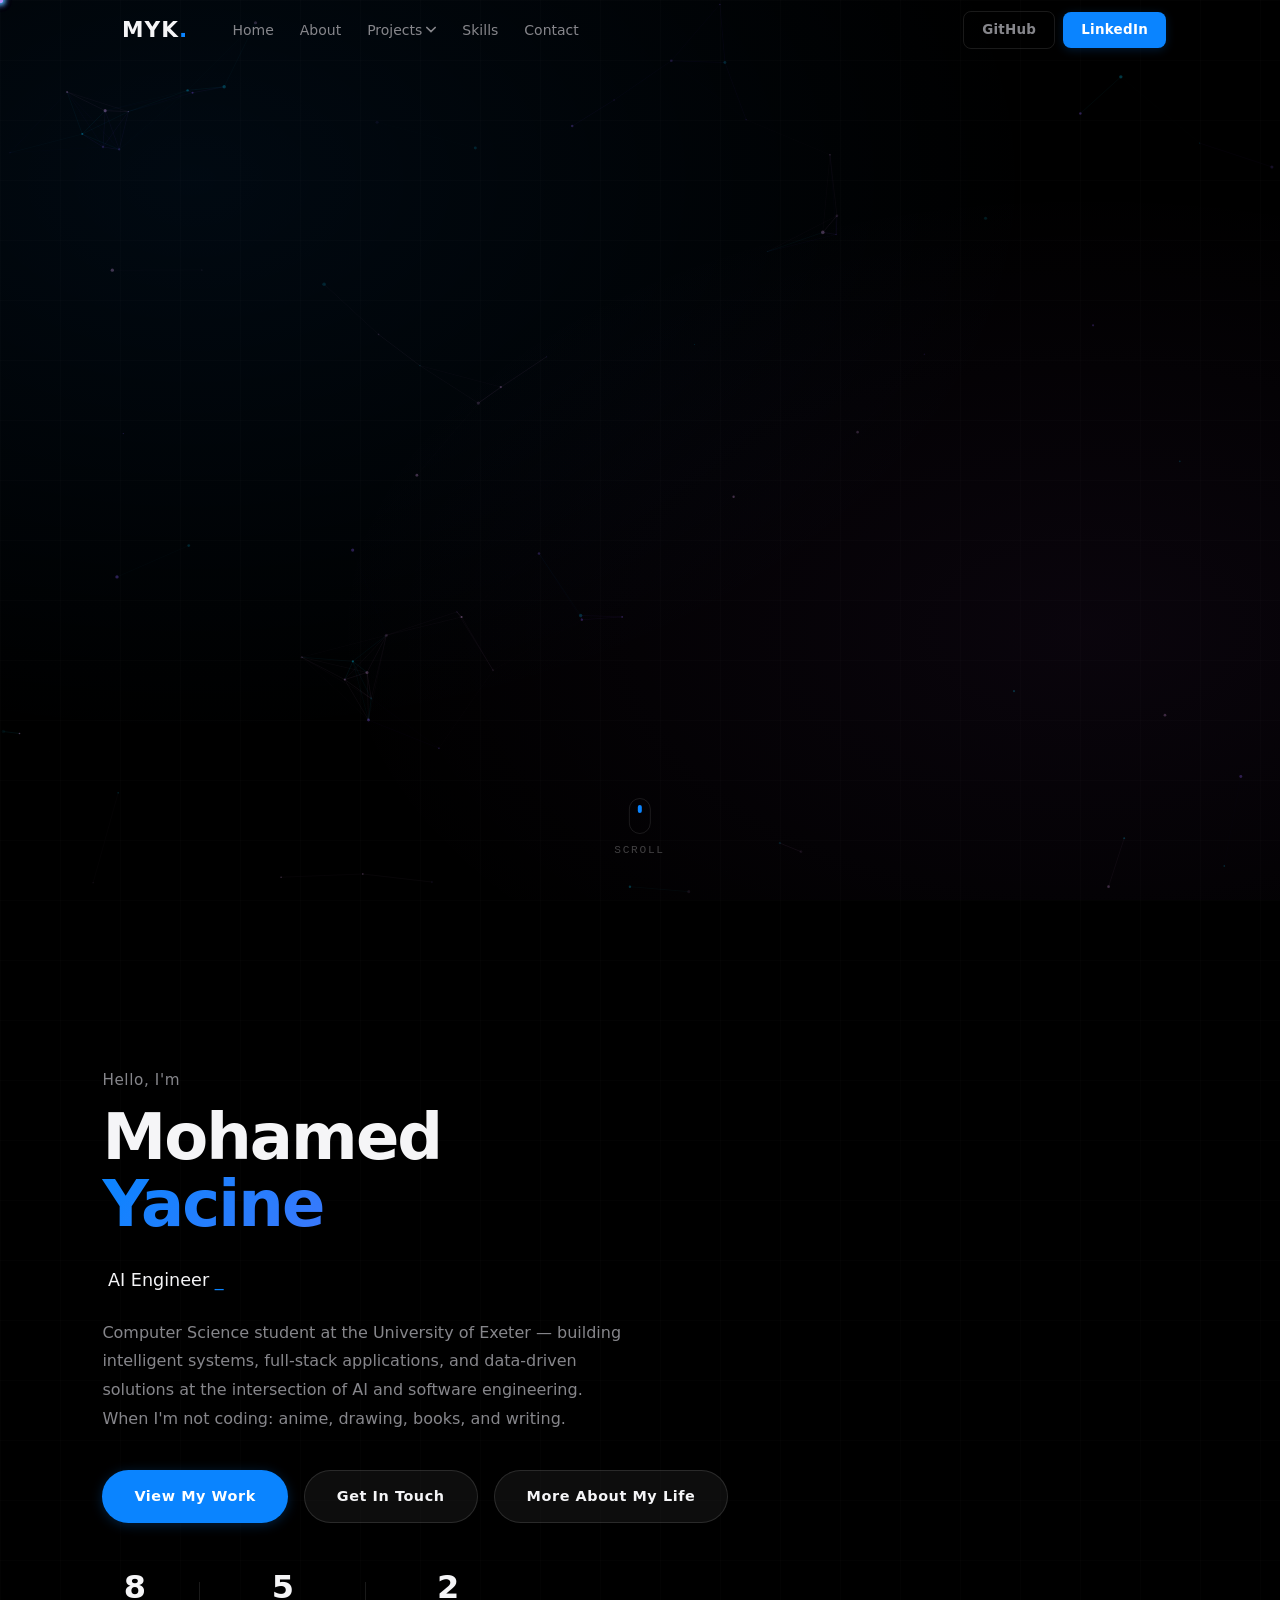
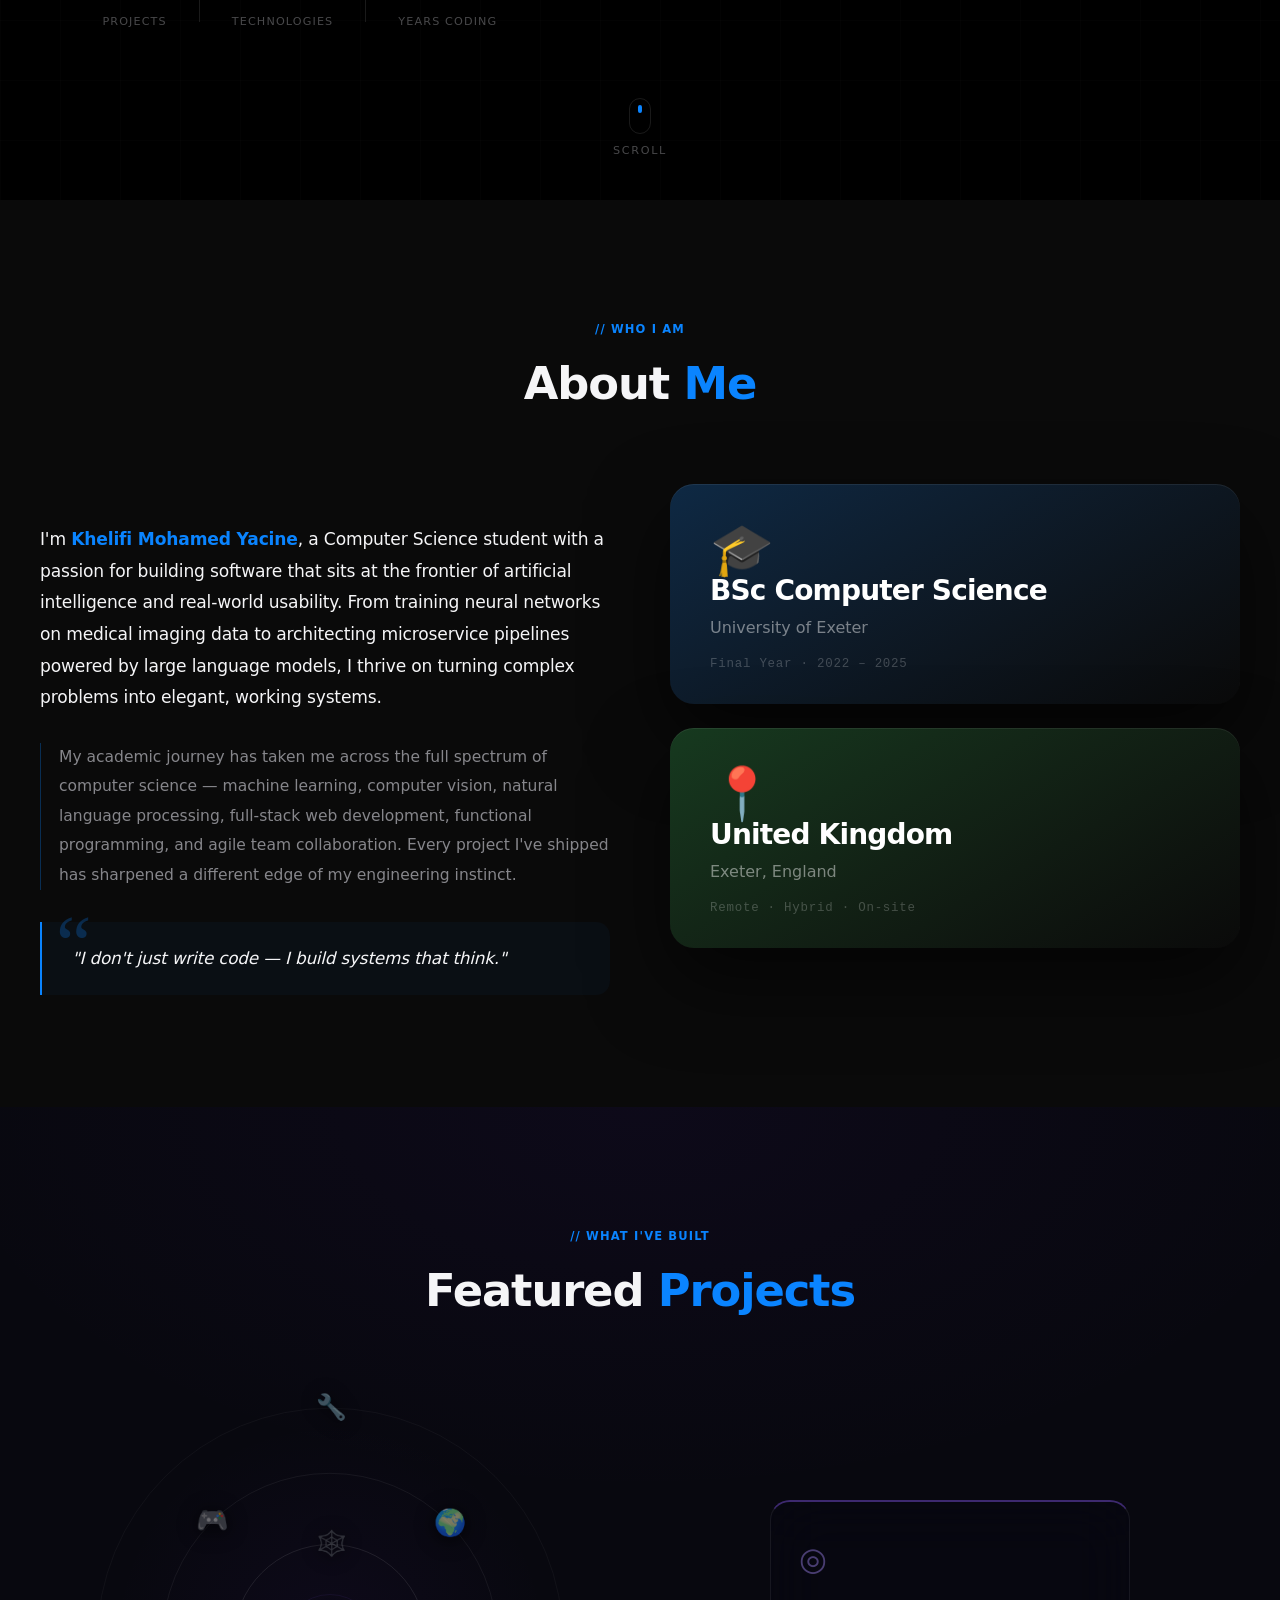
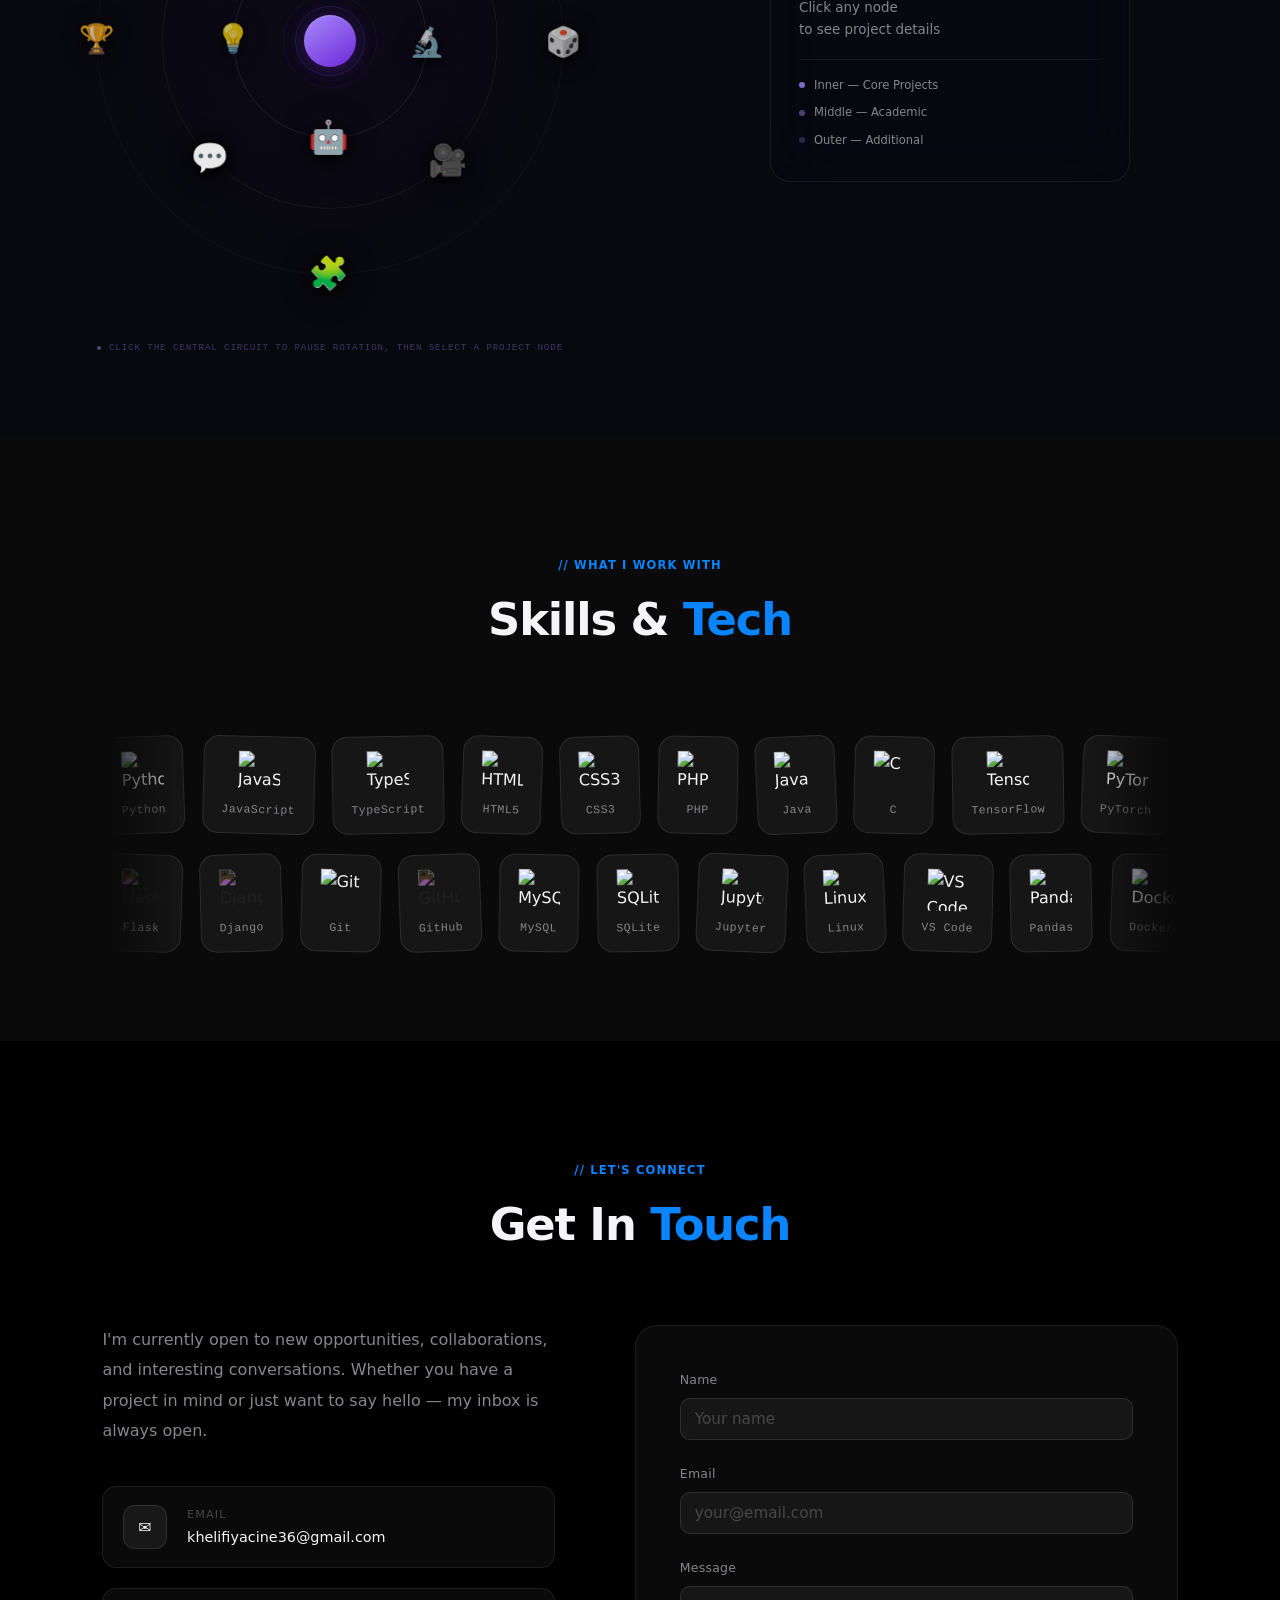
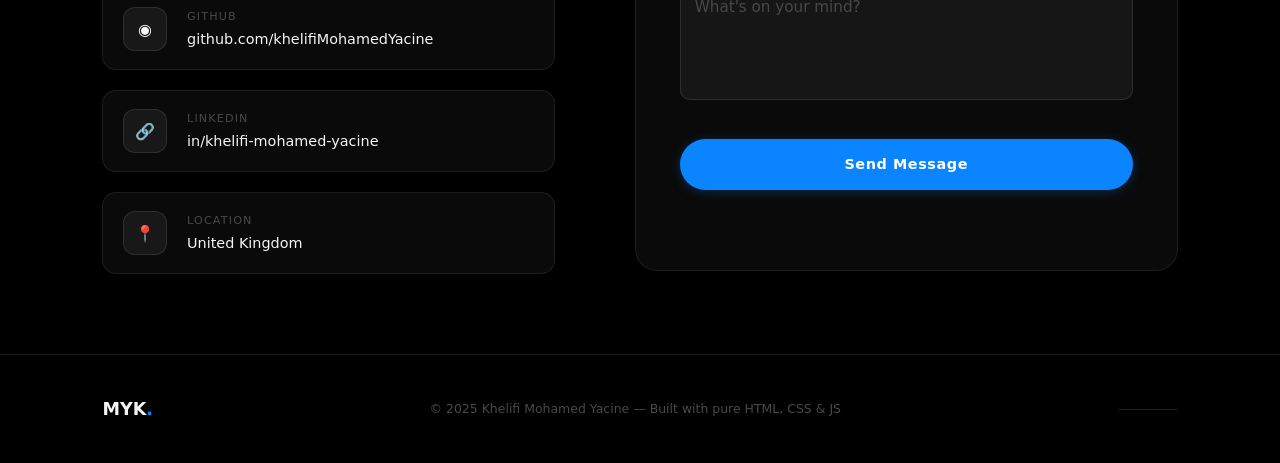
==== index.html @ 8a5b9dce "Initial portfolio deployment with anime, drawing, travel, and project sections Co-Authored-By: Claud" ====
<!DOCTYPE html>
<html lang="en">
<head>
  <meta charset="UTF-8" />
  <meta name="viewport" content="width=device-width, initial-scale=1.0" />
  <title>Khelifi Mohamed Yacine — Portfolio</title>
  <link rel="stylesheet" href="style.css" />
  <script type="module" src="https://ajax.googleapis.com/ajax/libs/model-viewer/3.5.0/model-viewer.min.js"></script>
</head>
<body>

  <canvas id="bg-canvas"></canvas>
  <div class="page-grid-overlay"></div>

  <!-- ─── Particle Intro (top of page, inline) ─────────── -->
  <section id="particle-intro">
    <canvas id="particle-canvas"></canvas>
    <a href="#hero" class="particle-scroll-hint" aria-label="Scroll down">
      <div class="scroll-mouse"><div class="scroll-dot"></div></div>
      <span>Scroll</span>
    </a>
  </section>

  <!-- ─── Navigation ─────────────────────────────────── -->
  <header id="navbar">
    <div class="nav-inner">

      <!-- Left: logo + desktop links -->
      <div class="nav-left">
        <a href="#particle-intro" class="nav-logo">MYK<span class="logo-dot">.</span></a>

        <nav class="nav-desktop" aria-label="Primary">
          <ul class="nav-links">
            <li><a href="#hero"     class="nav-link">Home</a></li>
            <li><a href="#about"    class="nav-link">About</a></li>

            <!-- Projects dropdown -->
            <li class="nav-has-dropdown">
              <button class="nav-link nav-dropdown-btn" aria-haspopup="true" aria-expanded="false">
                Projects
                <svg class="nav-chevron" viewBox="0 0 12 8" fill="none" stroke="currentColor" stroke-width="2" stroke-linecap="round">
                  <path d="M1 1l5 5 5-5"/>
                </svg>
              </button>
              <div class="nav-dropdown" role="menu">
                <div class="nav-dropdown-grid">
                  <a href="project.html?id=brain-tumor" class="nav-dropdown-link" role="menuitem">
                    <span class="nav-dd-icon">&#x1F9E0;</span>
                    <span class="nav-dd-text">
                      <strong>AI &amp; ML</strong>
                      <span>Brain tumors, vision, LLMs</span>
                    </span>
                  </a>
                  <a href="project.html?id=syntax-squad" class="nav-dropdown-link" role="menuitem">
                    <span class="nav-dd-icon">&#x1F310;</span>
                    <span class="nav-dd-text">
                      <strong>Web Dev</strong>
                      <span>Django, Flask, PHP</span>
                    </span>
                  </a>
                  <a href="project.html?id=sentiment-analysis" class="nav-dropdown-link" role="menuitem">
                    <span class="nav-dd-icon">&#x1F4CA;</span>
                    <span class="nav-dd-text">
                      <strong>NLP</strong>
                      <span>Sentiment, text mining</span>
                    </span>
                  </a>
                  <a href="project.html?id=logic-programming" class="nav-dropdown-link" role="menuitem">
                    <span class="nav-dd-icon">&#x2699;&#xFE0F;</span>
                    <span class="nav-dd-text">
                      <strong>Systems</strong>
                      <span>Haskell, Prolog, game dev</span>
                    </span>
                  </a>
                </div>
                <div class="nav-dropdown-footer">
                  <span>12 projects total &mdash;</span>
                  <a href="#projects" class="nav-dropdown-all">View all &rarr;</a>
                </div>
              </div>
            </li>

            <li><a href="#skills"   class="nav-link">Skills</a></li>
            <li><a href="#contact"  class="nav-link">Contact</a></li>
          </ul>
        </nav>
      </div>

      <!-- Right: CTA buttons + hamburger -->
      <div class="nav-right">
        <a href="https://github.com/khelifiMohamedYacine" target="_blank" rel="noopener" class="nav-cta nav-cta-ghost">GitHub</a>
        <a href="https://linkedin.com/in/khelifi-mohamed-yacine-917382293" target="_blank" rel="noopener" class="nav-cta nav-cta-primary">LinkedIn</a>
        <button class="nav-toggle" aria-label="Toggle menu" aria-expanded="false" aria-controls="mobile-menu">
          <!-- Animated hamburger → X (ported from MenuToggleIcon) -->
          <svg class="nav-toggle-icon" viewBox="0 0 32 32" fill="none"
               stroke="currentColor" stroke-width="2.5"
               stroke-linecap="round" stroke-linejoin="round">
            <path class="nav-toggle-path1"
                  d="M27 10 13 10C10.8 10 9 8.2 9 6 9 3.5 10.8 2 13 2 15.2 2 17 3.8 17 6L17 26C17 28.2 18.8 30 21 30 23.2 30 25 28.2 25 26 25 23.8 23.2 22 21 22L7 22"/>
            <path d="M7 16 27 16"/>
          </svg>
        </button>
      </div>
    </div>

    <!-- Mobile menu panel -->
    <div class="mobile-menu" id="mobile-menu" aria-hidden="true">
      <div class="mobile-menu-inner">
        <ul class="mobile-nav-links">
          <li><a href="#hero"     class="mobile-nav-link">Home</a></li>
          <li><a href="#about"    class="mobile-nav-link">About</a></li>
          <li>
            <span class="mobile-nav-section">Projects</span>
            <div class="mobile-nav-sub">
              <a href="project.html?id=brain-tumor" class="mobile-nav-link">AI &amp; ML</a>
              <a href="project.html?id=syntax-squad" class="mobile-nav-link">Web Dev</a>
              <a href="project.html?id=sentiment-analysis" class="mobile-nav-link">NLP</a>
              <a href="project.html?id=logic-programming" class="mobile-nav-link">Systems</a>
            </div>
          </li>
          <li><a href="#skills"   class="mobile-nav-link">Skills</a></li>
          <li><a href="#contact"  class="mobile-nav-link">Contact</a></li>
        </ul>
        <div class="mobile-nav-cta">
          <a href="https://github.com/khelifiMohamedYacine" target="_blank" rel="noopener" class="nav-cta nav-cta-ghost" style="width:100%;justify-content:center;">GitHub</a>
          <a href="https://linkedin.com/in/khelifi-mohamed-yacine-917382293" target="_blank" rel="noopener" class="nav-cta nav-cta-primary" style="width:100%;justify-content:center;">LinkedIn</a>
        </div>
      </div>
    </div>
  </header>

  <!-- ─── Hero ───────────────────────────────────────── -->
  <section id="hero">
    <div class="grid-overlay"></div>
    <div class="scanline"></div>

    <div class="hero-content">

      <div class="hero-text reveal-right">
        <p class="hero-greeting">Hello, I'm</p>
        <h1 class="hero-name">
          <span>Mohamed</span>
          <span class="name-accent">Yacine</span>
        </h1>
        <div class="hero-role-line">
          <span class="role-label">[ </span>
          <span id="role-typed"></span>
          <span class="cursor-blink">_</span>
          <span class="role-label"> ]</span>
        </div>
        <p class="hero-bio">
          Computer Science student at the University of Exeter &mdash; building intelligent systems,
          full-stack applications, and data-driven solutions at the intersection of AI and software engineering.
          When I'm not coding: anime, drawing, books, and writing.
        </p>
        <div class="hero-cta">
          <a href="#projects" class="btn btn-primary">
            <span class="btn-text">View My Work</span>
            <span class="btn-shine"></span>
          </a>
          <a href="#contact" class="btn btn-ghost">Get In Touch</a>
          <a href="personal.html" class="btn btn-ghost">More About My Life</a>
        </div>
        <div class="hero-stats">
          <div class="stat">
            <span class="stat-num" data-target="12">0</span>
            <span class="stat-label">Projects</span>
          </div>
          <div class="stat-divider"></div>
          <div class="stat">
            <span class="stat-num" data-target="8">0</span>
            <span class="stat-label">Technologies</span>
          </div>
          <div class="stat-divider"></div>
          <div class="stat">
            <span class="stat-num" data-target="3">0</span>
            <span class="stat-label">Years Coding</span>
          </div>
        </div>
      </div>

      <div class="avatar-3d-wrap">
        <model-viewer
          src="avatar.glb"
          autoplay
          animation-crossfade-duration="0"
          camera-orbit="-37deg 90deg 2.8m"
          camera-target="0m 0.9m 0m"
          field-of-view="30deg"
          disable-zoom
          interaction-prompt="none"
          style="width:420px;height:580px;background:transparent;--poster-color:transparent;"
        ></model-viewer>
      </div>

    </div>

    <a href="#about" class="scroll-hint" aria-label="Scroll down">
      <div class="scroll-mouse">
        <div class="scroll-dot"></div>
      </div>
      <span>Scroll</span>
    </a>
  </section>

  <!-- ─── About ──────────────────────────────────────── -->
  <section id="about">
    <div class="section-header reveal-up">
      <p class="section-tag">// who I am</p>
      <h2 class="section-title">About <span class="accent">Me</span></h2>
    </div>

    <div class="about-grid">
      <div class="about-text reveal-left">
        <p class="about-lead">
          I'm <strong>Khelifi Mohamed Yacine</strong>, a Computer Science student with a passion for building
          software that sits at the frontier of artificial intelligence and real-world usability. From training
          neural networks on medical imaging data to architecting microservice pipelines powered by large language
          models, I thrive on turning complex problems into elegant, working systems.
        </p>
        <p class="about-body">
          My academic journey has taken me across the full spectrum of computer science &mdash; machine learning,
          computer vision, natural language processing, full-stack web development, functional programming, and
          agile team collaboration. Every project I've shipped has sharpened a different edge of my engineering
          instinct.
        </p>
        <blockquote class="about-quote">
          "I don't just write code — I build systems that think."
        </blockquote>
      </div>

      <div class="about-cards reveal-right">

        <div class="info-card" style="--card-accent:#0a84ff">
          <div class="info-card-inner">
            <div class="info-card-front">
              <span class="card-icon-lg">&#x1F393;</span>
              <div class="card-front-body">
                <h3 class="card-front-title">BSc Computer Science</h3>
                <p class="card-front-sub">University of Exeter</p>
                <p class="card-front-year">Final Year &middot; 2022 – 2025</p>
              </div>
            </div>
            <div class="info-card-back">
              <div class="card-back-logo">
                <img src="../pics/University-of-Exeter.png" alt="University of Exeter">
              </div>
              <div class="card-back-body">
                <p class="card-back-headline">University of Exeter</p>
                <p class="card-back-text">Final year studying Machine Learning, Computer Vision, NLP, Functional Programming, and Software Engineering — covering both the theory and the systems that put it into practice.</p>
              </div>
            </div>
          </div>
        </div>

        <div class="info-card" style="--card-accent:#30d158">
          <div class="info-card-inner">
            <div class="info-card-front">
              <span class="card-icon-lg">&#x1F4CD;</span>
              <div class="card-front-body">
                <h3 class="card-front-title">United Kingdom</h3>
                <p class="card-front-sub">Exeter, England</p>
                <p class="card-front-year">Remote &middot; Hybrid &middot; On-site</p>
              </div>
            </div>
            <div class="info-card-back">
              <div class="card-back-logo card-back-logo--location">
                <img src="../pics/england.jpg" alt="Exeter, England">
              </div>
              <div class="card-back-body">
                <p class="card-back-headline">Open to the World</p>
                <p class="card-back-text">Based in Exeter, UK — available for remote, hybrid, or on-site roles anywhere. Having lived across 5 countries, I adapt quickly to any team culture and timezone.</p>
              </div>
            </div>
          </div>
        </div>

      </div>
    </div>

  </section>


  <!-- ─── Projects ───────────────────────────────────── -->
  <section id="projects">
    <div class="section-header reveal-up">
      <p class="section-tag">// what I've built</p>
      <h2 class="section-title">Featured <span class="accent">Projects</span></h2>
    </div>

    <!-- ─── Orbital Projects Display ─────────────────────── -->
    <div id="orbital-wrap" class="reveal-up">

      <!-- Stage: three spinning rings -->
      <div id="orbital-stage">

        <!-- Center orb -->
        <div class="orb-center-wrap" id="orb-center" title="Click to pause / resume rotation">
          <div class="orb-ping-1"></div>
          <div class="orb-ping-2"></div>
          <div class="orb-core" id="orb-core"></div>
        </div>

        <!-- Ring tracks sized by JS -->
        <div class="orb-track" id="orb-track-1"></div>
        <div class="orb-track" id="orb-track-2"></div>
        <div class="orb-track" id="orb-track-3"></div>

        <!-- Project nodes injected by JS -->
      </div>

      <!-- Notice — below stage, outside rings -->
      <div class="orb-notice" id="orb-notice">
        <span class="orb-notice-dot"></span>
        Click the central circuit to pause rotation, then select a project node
      </div>

      <!-- Side info panel -->
      <div id="orb-panel">

        <div id="orb-panel-idle">
          <div class="orb-idle-icon">&#x25CE;</div>
          <p class="orb-idle-hint">Click any node<br>to see project details</p>
          <div class="orb-ring-legend">
            <div class="orb-legend-row"><span class="orb-leg-dot r1"></span><span>Inner — Core Projects</span></div>
            <div class="orb-legend-row"><span class="orb-leg-dot r2"></span><span>Middle — Academic</span></div>
            <div class="orb-legend-row"><span class="orb-leg-dot r3"></span><span>Outer — Additional</span></div>
          </div>
        </div>

        <div id="orb-panel-detail" style="display:none">
          <button class="orb-close" id="orb-close" aria-label="Close">&#x2715;</button>
          <div class="orb-detail-head">
            <span class="orb-detail-num" id="pop-num">01</span>
            <span class="card-tag" id="pop-tag">AI / ML</span>
          </div>
          <h3 class="orb-detail-title" id="pop-title">Title</h3>
          <p class="orb-detail-desc" id="pop-desc">Description.</p>
          <div class="orb-detail-tech" id="pop-tech"></div>
          <a class="btn btn-primary orb-detail-btn" id="pop-link" href="#">
            <span class="btn-text">View Details &rarr;</span>
            <span class="btn-shine"></span>
          </a>
        </div>

      </div>
    </div><!-- /#orbital-wrap -->

    <div class="projects-grid" style="display:none">

      <!-- Project 1: Brain Tumor -->
      <article class="project-card reveal-up" data-category="ai">
        <div class="card-glow"></div>
        <div class="card-number">01</div>
        <div class="card-tag ai-tag">AI / ML</div>
        <h3 class="card-title">Brain Tumor Classification</h3>
        <p class="card-desc">
          Developed a convolutional neural network to detect and classify brain tumors from MRI scans.
          Implemented systematic hyperparameter tuning (learning rate, batch size, dropout) to optimize model
          accuracy, achieving strong performance on a real-world medical imaging dataset.
        </p>
        <div class="card-highlights">
          <span class="highlight">&#x2713; Medical Imaging CNN</span>
          <span class="highlight">&#x2713; Hyperparameter Optimization</span>
          <span class="highlight">&#x2713; Real Dataset Validation</span>
        </div>
        <div class="card-tech">
          <span class="tech-tag">Python</span>
          <span class="tech-tag">TensorFlow</span>
          <span class="tech-tag">Keras</span>
          <span class="tech-tag">Jupyter</span>
          <span class="tech-tag">NumPy</span>
        </div>
        <div class="card-footer">
          <div class="card-line"></div>
          <a href="project.html?id=brain-tumor" class="card-detail-link">View Details &rarr;</a>
        </div>
      </article>

      <!-- Project 2: Computer Vision -->
      <article class="project-card reveal-up" data-category="ai">
        <div class="card-glow"></div>
        <div class="card-number">02</div>
        <div class="card-tag ai-tag">Computer Vision</div>
        <h3 class="card-title">Computer Vision Pipeline</h3>
        <p class="card-desc">
          Tackled five advanced computer vision challenges spanning image segmentation, feature extraction,
          object recognition, and spatial analysis. Implemented and compared multiple algorithmic approaches,
          producing detailed technical analysis of each method's performance and trade-offs.
        </p>
        <div class="card-highlights">
          <span class="highlight">&#x2713; Multi-algorithm Comparison</span>
          <span class="highlight">&#x2713; Image Segmentation</span>
          <span class="highlight">&#x2713; Feature Extraction</span>
        </div>
        <div class="card-tech">
          <span class="tech-tag">Python</span>
          <span class="tech-tag">OpenCV</span>
          <span class="tech-tag">scikit-image</span>
          <span class="tech-tag">Matplotlib</span>
          <span class="tech-tag">Jupyter</span>
        </div>
        <div class="card-footer">
          <div class="card-line"></div>
          <a href="project.html?id=computer-vision" class="card-detail-link">View Details &rarr;</a>
        </div>
      </article>

      <!-- Project 3: Enterprise Microservices LLM -->
      <article class="project-card reveal-up" data-category="ai systems">
        <div class="card-glow"></div>
        <div class="card-number">03</div>
        <div class="card-tag systems-tag">Enterprise / LLM</div>
        <h3 class="card-title">LLM Microservices Platform</h3>
        <p class="card-desc">
          Architected a three-tier microservices system integrating the Mistral AI large language model.
          Built an LLM service, a regex-based guardrails enforcer for content moderation, and an orchestrator
          (Auberge) that routes prompts through guardrails before returning controlled AI responses.
        </p>
        <div class="card-highlights">
          <span class="highlight">&#x2713; 3-Service Architecture</span>
          <span class="highlight">&#x2713; Content Guardrails</span>
          <span class="highlight">&#x2713; Mistral AI Integration</span>
        </div>
        <div class="card-tech">
          <span class="tech-tag">Python</span>
          <span class="tech-tag">Flask</span>
          <span class="tech-tag">Mistral AI</span>
          <span class="tech-tag">REST APIs</span>
          <span class="tech-tag">Microservices</span>
        </div>
        <div class="card-footer">
          <div class="card-line"></div>
          <a href="project.html?id=llm-microservices" class="card-detail-link">View Details &rarr;</a>
        </div>
      </article>

      <!-- Project 4: AI Goal App -->
      <article class="project-card reveal-up" data-category="ai web">
        <div class="card-glow"></div>
        <div class="card-number">04</div>
        <div class="card-tag web-tag">AI + Full-Stack</div>
        <h3 class="card-title">AI Goal Achievement Platform</h3>
        <p class="card-desc">
          A full-stack intelligent coaching application that helps users set, track, and achieve personal
          goals. Features an AI-powered conversational chatbot, a smart plan generator that creates
          personalized roadmaps, and automated YouTube and article recommendation engines.
        </p>
        <div class="card-highlights">
          <span class="highlight">&#x2713; AI Chatbot Interface</span>
          <span class="highlight">&#x2713; Smart Plan Generator</span>
          <span class="highlight">&#x2713; YouTube &amp; Article Search</span>
        </div>
        <div class="card-tech">
          <span class="tech-tag">Python</span>
          <span class="tech-tag">Flask</span>
          <span class="tech-tag">JavaScript</span>
          <span class="tech-tag">HTML/CSS</span>
          <span class="tech-tag">SQLite</span>
        </div>
        <div class="card-footer">
          <div class="card-line"></div>
          <a href="project.html?id=ai-goal-platform" class="card-detail-link">View Details &rarr;</a>
        </div>
      </article>

      <!-- Project 5: Syntax Squad Django -->
      <article class="project-card reveal-up" data-category="web">
        <div class="card-glow"></div>
        <div class="card-number">05</div>
        <div class="card-tag web-tag">Team / Web App</div>
        <h3 class="card-title">Syntax Squad — Campus Web App</h3>
        <p class="card-desc">
          Led and contributed to a 7-person agile team to deliver a fully-featured Django web application,
          live-deployed on PythonAnywhere. Includes user authentication, quizzes, an interactive jumping game,
          and a locations explorer powered by NetworkX graph algorithms.
        </p>
        <div class="card-highlights">
          <span class="highlight">&#x2713; 7-Person Agile Sprint</span>
          <span class="highlight">&#x2713; Live Deployment</span>
          <span class="highlight">&#x2713; Graph Algorithms</span>
        </div>
        <div class="card-tech">
          <span class="tech-tag">Django</span>
          <span class="tech-tag">Python</span>
          <span class="tech-tag">NetworkX</span>
          <span class="tech-tag">Matplotlib</span>
          <span class="tech-tag">PythonAnywhere</span>
        </div>
        <div class="card-footer">
          <div class="card-line"></div>
          <a href="project.html?id=syntax-squad" class="card-detail-link">View Details &rarr;</a>
        </div>
      </article>

      <!-- Project 6: Sentiment Analysis -->
      <article class="project-card reveal-up" data-category="nlp ai">
        <div class="card-glow"></div>
        <div class="card-number">06</div>
        <div class="card-tag nlp-tag">NLP / Data Science</div>
        <h3 class="card-title">Cross-Domain Sentiment Analysis</h3>
        <p class="card-desc">
          Investigated whether textual features predict sentiment across domains (movies, restaurants,
          products) using 15,000 reviews. Compared lexicon-based (VADER) against ML classifiers
          (Logistic Regression, SVM) and analyzed cross-domain generalisation with cosine similarity.
        </p>
        <div class="card-highlights">
          <span class="highlight">&#x2713; 15,000-Review Dataset</span>
          <span class="highlight">&#x2713; VADER vs ML Comparison</span>
          <span class="highlight">&#x2713; Cross-Domain Analysis</span>
        </div>
        <div class="card-tech">
          <span class="tech-tag">Python</span>
          <span class="tech-tag">NLTK</span>
          <span class="tech-tag">scikit-learn</span>
          <span class="tech-tag">TF-IDF</span>
          <span class="tech-tag">HuggingFace</span>
        </div>
        <div class="card-footer">
          <div class="card-line"></div>
          <a href="project.html?id=sentiment-analysis" class="card-detail-link">View Details &rarr;</a>
        </div>
      </article>

      <!-- Project 7: Logic & Functional -->
      <article class="project-card reveal-up" data-category="systems">
        <div class="card-glow"></div>
        <div class="card-number">07</div>
        <div class="card-tag systems-tag">Languages</div>
        <h3 class="card-title">Logic &amp; Functional Programming</h3>
        <p class="card-desc">
          Implemented algorithmic solutions in two declarative paradigms: logic programming in Prolog
          (calendar reasoning, prime number generation, constraint solving) and functional programming
          in Haskell (type-safe data transformations and recursive algorithms).
        </p>
        <div class="card-highlights">
          <span class="highlight">&#x2713; Prolog Constraint Logic</span>
          <span class="highlight">&#x2713; Haskell Type Systems</span>
          <span class="highlight">&#x2713; Declarative Paradigms</span>
        </div>
        <div class="card-tech">
          <span class="tech-tag">Prolog</span>
          <span class="tech-tag">Haskell</span>
          <span class="tech-tag">Declarative Programming</span>
        </div>
        <div class="card-footer">
          <div class="card-line"></div>
          <a href="project.html?id=logic-programming" class="card-detail-link">View Details &rarr;</a>
        </div>
      </article>

      <!-- Project 8: Battleship -->
      <article class="project-card reveal-up" data-category="web systems">
        <div class="card-glow"></div>
        <div class="card-number">08</div>
        <div class="card-tag systems-tag">Game Dev</div>
        <h3 class="card-title">Battleship — AI Opponent Game</h3>
        <p class="card-desc">
          Built a fully-featured Battleship game with dual interfaces: a command-line mode and a
          browser-based web UI. Implemented an AI opponent with intelligent attack generation, multiple
          ship placement algorithms (simple, random, custom JSON), and real-time game state management.
        </p>
        <div class="card-highlights">
          <span class="highlight">&#x2713; AI Opponent Engine</span>
          <span class="highlight">&#x2713; Web + CLI Interfaces</span>
          <span class="highlight">&#x2713; 3 Placement Algorithms</span>
        </div>
        <div class="card-tech">
          <span class="tech-tag">Python</span>
          <span class="tech-tag">Flask</span>
          <span class="tech-tag">JavaScript</span>
          <span class="tech-tag">REST API</span>
          <span class="tech-tag">HTML/CSS</span>
        </div>
        <div class="card-footer">
          <div class="card-line"></div>
          <a href="project.html?id=battleship" class="card-detail-link">View Details &rarr;</a>
        </div>
      </article>

      <!-- Project 9: Web Dev PHP -->
      <article class="project-card reveal-up" data-category="web">
        <div class="card-glow"></div>
        <div class="card-number">09</div>
        <div class="card-tag web-tag">Web Dev</div>
        <h3 class="card-title">Responsive Multi-Page PHP Website</h3>
        <p class="card-desc">
          Designed and built a full multi-page web platform with PHP backend: user authentication
          (registration, login, logout), a memory card pairs game with real-time leaderboard, responsive
          CSS layouts with glass effects, and a contact form. Deployed on a remote VM via SSH tunneling.
        </p>
        <div class="card-highlights">
          <span class="highlight">&#x2713; User Auth System</span>
          <span class="highlight">&#x2713; Interactive Memory Game</span>
          <span class="highlight">&#x2713; Live Leaderboard</span>
        </div>
        <div class="card-tech">
          <span class="tech-tag">PHP</span>
          <span class="tech-tag">HTML/CSS</span>
          <span class="tech-tag">JavaScript</span>
          <span class="tech-tag">MySQL</span>
          <span class="tech-tag">Azure VM</span>
        </div>
        <div class="card-footer">
          <div class="card-line"></div>
          <a href="project.html?id=web-dev-php" class="card-detail-link">View Details &rarr;</a>
        </div>
      </article>

      <!-- Project 10: Cycling Race -->
      <article class="project-card reveal-up" data-category="systems">
        <div class="card-glow"></div>
        <div class="card-number">10</div>
        <div class="card-tag systems-tag">Java / OOP</div>
        <h3 class="card-title">Cycling Race Simulation</h3>
        <p class="card-desc">
          Object-oriented Java simulation of a multi-stage cycling race. Models riders, teams, stages,
          and race standings using inheritance hierarchies, interfaces, and polymorphism — applying core
          OOP design principles to a real-world competitive sports domain.
        </p>
        <div class="card-highlights">
          <span class="highlight">&#x2713; OOP Class Hierarchy</span>
          <span class="highlight">&#x2713; Race Stage Management</span>
          <span class="highlight">&#x2713; Live Standings Engine</span>
        </div>
        <div class="card-tech">
          <span class="tech-tag">Java</span>
          <span class="tech-tag">OOP</span>
          <span class="tech-tag">Interfaces</span>
          <span class="tech-tag">Collections API</span>
        </div>
        <div class="card-footer">
          <div class="card-line"></div>
          <a href="project.html?id=cycling-race" class="card-detail-link">View Details &rarr;</a>
        </div>
      </article>

      <!-- Project 11: Systems C -->
      <article class="project-card reveal-up" data-category="systems">
        <div class="card-glow"></div>
        <div class="card-number">11</div>
        <div class="card-tag systems-tag">Systems / C</div>
        <h3 class="card-title">Systems Programming in C</h3>
        <p class="card-desc">
          Low-level systems programming coursework in C, covering memory management, pointer arithmetic,
          data structures, and process control. Developed with a focus on performance, correctness,
          and understanding how software interacts directly with hardware and the OS.
        </p>
        <div class="card-highlights">
          <span class="highlight">&#x2713; Manual Memory Management</span>
          <span class="highlight">&#x2713; Pointer Arithmetic</span>
          <span class="highlight">&#x2713; Low-Level Data Structures</span>
        </div>
        <div class="card-tech">
          <span class="tech-tag">C</span>
          <span class="tech-tag">GCC</span>
          <span class="tech-tag">Valgrind</span>
          <span class="tech-tag">Make</span>
        </div>
        <div class="card-footer">
          <div class="card-line"></div>
          <a href="project.html?id=systems-c" class="card-detail-link">View Details &rarr;</a>
        </div>
      </article>

      <!-- Project 12: Java Card Game -->
      <article class="project-card reveal-up" data-category="systems">
        <div class="card-glow"></div>
        <div class="card-number">12</div>
        <div class="card-tag systems-tag">Java / Concurrency</div>
        <h3 class="card-title">Java Multi-Threaded Card Game</h3>
        <p class="card-desc">
          Concurrent Java implementation of a multi-player card game using threads, synchronisation,
          and blocking queues. Multiple players run as independent threads, drawing and discarding cards
          simultaneously, with thread-safe game state management and atomic win detection.
        </p>
        <div class="card-highlights">
          <span class="highlight">&#x2713; Multi-threaded Players</span>
          <span class="highlight">&#x2713; Blocking Queue Decks</span>
          <span class="highlight">&#x2713; Atomic Win Detection</span>
        </div>
        <div class="card-tech">
          <span class="tech-tag">Java</span>
          <span class="tech-tag">Threads</span>
          <span class="tech-tag">Synchronisation</span>
          <span class="tech-tag">JUnit</span>
        </div>
        <div class="card-footer">
          <div class="card-line"></div>
          <a href="project.html?id=java-card-game" class="card-detail-link">View Details &rarr;</a>
        </div>
      </article>

    </div>
  </section>

  <!-- ─── Skills ─────────────────────────────────────── -->
  <section id="skills">
    <div class="section-header reveal-up">
      <p class="section-tag">// what I work with</p>
      <h2 class="section-title">Skills &amp; <span class="accent">Tech</span></h2>
    </div>

    <div class="sticker-wrap reveal-up">

      <!-- Row 1 -->
      <div class="sticker-ticker">
        <div class="sticker-inner">
          <div class="sticker" style="--r:-2deg"><img src="https://cdn.jsdelivr.net/gh/devicons/devicon@latest/icons/python/python-original.svg" alt="Python" loading="lazy"><span>Python</span></div>
          <div class="sticker" style="--r:1.5deg"><img src="https://cdn.jsdelivr.net/gh/devicons/devicon@latest/icons/javascript/javascript-original.svg" alt="JavaScript" loading="lazy"><span>JavaScript</span></div>
          <div class="sticker" style="--r:-1deg"><img src="https://cdn.jsdelivr.net/gh/devicons/devicon@latest/icons/typescript/typescript-original.svg" alt="TypeScript" loading="lazy"><span>TypeScript</span></div>
          <div class="sticker" style="--r:2deg"><img src="https://cdn.jsdelivr.net/gh/devicons/devicon@latest/icons/html5/html5-original.svg" alt="HTML5" loading="lazy"><span>HTML5</span></div>
          <div class="sticker" style="--r:-1.5deg"><img src="https://cdn.jsdelivr.net/gh/devicons/devicon@latest/icons/css3/css3-original.svg" alt="CSS3" loading="lazy"><span>CSS3</span></div>
          <div class="sticker" style="--r:1deg"><img src="https://cdn.jsdelivr.net/gh/devicons/devicon@latest/icons/php/php-original.svg" alt="PHP" loading="lazy"><span>PHP</span></div>
          <div class="sticker" style="--r:-2.5deg"><img src="https://cdn.jsdelivr.net/gh/devicons/devicon@latest/icons/java/java-original.svg" alt="Java" loading="lazy"><span>Java</span></div>
          <div class="sticker" style="--r:1.5deg"><img src="https://cdn.jsdelivr.net/gh/devicons/devicon@latest/icons/c/c-original.svg" alt="C" loading="lazy"><span>C</span></div>
          <div class="sticker" style="--r:-1deg"><img src="https://cdn.jsdelivr.net/gh/devicons/devicon@latest/icons/tensorflow/tensorflow-original.svg" alt="TensorFlow" loading="lazy"><span>TensorFlow</span></div>
          <div class="sticker" style="--r:2.5deg"><img src="https://cdn.jsdelivr.net/gh/devicons/devicon@latest/icons/pytorch/pytorch-original.svg" alt="PyTorch" loading="lazy"><span>PyTorch</span></div>
          <div class="sticker" style="--r:-2deg"><img src="https://cdn.jsdelivr.net/gh/devicons/devicon@latest/icons/numpy/numpy-original.svg" alt="NumPy" loading="lazy"><span>NumPy</span></div>
          <div class="sticker" style="--r:1deg"><img src="https://cdn.jsdelivr.net/gh/devicons/devicon@latest/icons/opencv/opencv-original.svg" alt="OpenCV" loading="lazy"><span>OpenCV</span></div>
          <div class="sticker" style="--r:-1.5deg"><img src="https://cdn.jsdelivr.net/gh/devicons/devicon@latest/icons/haskell/haskell-original.svg" alt="Haskell" loading="lazy"><span>Haskell</span></div>
        </div>
      </div>

      <!-- Row 2 (reverse direction) -->
      <div class="sticker-ticker sticker-reverse">
        <div class="sticker-inner">
          <div class="sticker sticker-invert" style="--r:2deg"><img src="https://cdn.jsdelivr.net/gh/devicons/devicon@latest/icons/flask/flask-original.svg" alt="Flask" loading="lazy"><span>Flask</span></div>
          <div class="sticker sticker-invert" style="--r:-1.5deg"><img src="https://cdn.jsdelivr.net/gh/devicons/devicon@latest/icons/django/django-plain.svg" alt="Django" loading="lazy"><span>Django</span></div>
          <div class="sticker" style="--r:1.5deg"><img src="https://cdn.jsdelivr.net/gh/devicons/devicon@latest/icons/git/git-original.svg" alt="Git" loading="lazy"><span>Git</span></div>
          <div class="sticker sticker-invert" style="--r:-2deg"><img src="https://cdn.jsdelivr.net/gh/devicons/devicon@latest/icons/github/github-original.svg" alt="GitHub" loading="lazy"><span>GitHub</span></div>
          <div class="sticker" style="--r:1deg"><img src="https://cdn.jsdelivr.net/gh/devicons/devicon@latest/icons/mysql/mysql-original.svg" alt="MySQL" loading="lazy"><span>MySQL</span></div>
          <div class="sticker" style="--r:-1deg"><img src="https://cdn.jsdelivr.net/gh/devicons/devicon@latest/icons/sqlite/sqlite-original.svg" alt="SQLite" loading="lazy"><span>SQLite</span></div>
          <div class="sticker" style="--r:2.5deg"><img src="https://cdn.jsdelivr.net/gh/devicons/devicon@latest/icons/jupyter/jupyter-original.svg" alt="Jupyter" loading="lazy"><span>Jupyter</span></div>
          <div class="sticker" style="--r:-2.5deg"><img src="https://cdn.jsdelivr.net/gh/devicons/devicon@latest/icons/linux/linux-original.svg" alt="Linux" loading="lazy"><span>Linux</span></div>
          <div class="sticker" style="--r:1.5deg"><img src="https://cdn.jsdelivr.net/gh/devicons/devicon@latest/icons/vscode/vscode-original.svg" alt="VS Code" loading="lazy"><span>VS Code</span></div>
          <div class="sticker" style="--r:-1deg"><img src="https://cdn.jsdelivr.net/gh/devicons/devicon@latest/icons/pandas/pandas-original.svg" alt="Pandas" loading="lazy"><span>Pandas</span></div>
          <div class="sticker" style="--r:2deg"><img src="https://cdn.jsdelivr.net/gh/devicons/devicon@latest/icons/docker/docker-original.svg" alt="Docker" loading="lazy"><span>Docker</span></div>
          <div class="sticker" style="--r:-2deg"><img src="https://cdn.jsdelivr.net/gh/devicons/devicon@latest/icons/scikitlearn/scikitlearn-original.svg" alt="scikit-learn" loading="lazy"><span>scikit-learn</span></div>
        </div>
      </div>

    </div>
  </section>

  <!-- ─── Contact ────────────────────────────────────── -->
  <section id="contact">
    <div class="section-header reveal-up">
      <p class="section-tag">// let's connect</p>
      <h2 class="section-title">Get In <span class="accent">Touch</span></h2>
    </div>

    <div class="contact-grid">
      <div class="contact-info reveal-left">
        <p class="contact-lead">
          I'm currently open to new opportunities, collaborations, and interesting conversations.
          Whether you have a project in mind or just want to say hello &mdash; my inbox is always open.
        </p>
        <div class="contact-items">
          <a href="mailto:khelifiyacine36@gmail.com" class="contact-item">
            <div class="contact-item-icon">&#x2709;</div>
            <div>
              <p class="contact-item-label">Email</p>
              <p class="contact-item-value">khelifiyacine36@gmail.com</p>
            </div>
          </a>
          <a href="https://github.com/khelifiMohamedYacine" target="_blank" rel="noopener" class="contact-item">
            <div class="contact-item-icon">&#x25C9;</div>
            <div>
              <p class="contact-item-label">GitHub</p>
              <p class="contact-item-value">github.com/khelifiMohamedYacine</p>
            </div>
          </a>
          <a href="https://linkedin.com/in/khelifi-mohamed-yacine-917382293" target="_blank" rel="noopener" class="contact-item">
            <div class="contact-item-icon">&#x1F517;</div>
            <div>
              <p class="contact-item-label">LinkedIn</p>
              <p class="contact-item-value">in/khelifi-mohamed-yacine</p>
            </div>
          </a>
          <div class="contact-item">
            <div class="contact-item-icon">&#x1F4CD;</div>
            <div>
              <p class="contact-item-label">Location</p>
              <p class="contact-item-value">United Kingdom</p>
            </div>
          </div>
        </div>
      </div>

      <form class="contact-form reveal-right" id="contact-form">
        <div class="form-group">
          <label for="name">Name</label>
          <input type="text" id="name" name="name" placeholder="Your name" required />
          <div class="input-line"></div>
        </div>
        <div class="form-group">
          <label for="email">Email</label>
          <input type="email" id="email" name="email" placeholder="your@email.com" required />
          <div class="input-line"></div>
        </div>
        <div class="form-group">
          <label for="message">Message</label>
          <textarea id="message" name="message" rows="5" placeholder="What's on your mind?" required></textarea>
          <div class="input-line"></div>
        </div>
        <button type="submit" class="btn btn-primary form-submit">
          <span class="btn-text">Send Message</span>
          <span class="btn-shine"></span>
        </button>
        <p class="form-note" id="form-status"></p>
      </form>
    </div>
  </section>

  <!-- ─── Footer ─────────────────────────────────────── -->
  <footer>
    <div class="footer-inner">
      <span class="footer-logo">MYK<span class="logo-dot">.</span></span>
      <p class="footer-copy">
        &copy; 2025 Khelifi Mohamed Yacine &mdash; Built with pure HTML, CSS &amp; JS
      </p>
      <div class="footer-line"></div>
    </div>
  </footer>

<script src="main.js"></script>
</body>
</html>
---- style.css ----
/* ─────────────────────────────────────────────────────────
   PORTFOLIO — Khelifi Mohamed Yacine
   Design: Apple minimalism × Cyberpunk neon
   ───────────────────────────────────────────────────────── */

/* ── Variables — Apple dark design system ──────────────── */
:root {
  --bg:          #000000;
  --bg2:         #0a0a0a;
  --bg3:         #111111;
  --surface:     rgba(255,255,255,0.05);
  --surface2:    rgba(255,255,255,0.09);
  --border:      rgba(255,255,255,0.1);

  --blue:        #0a84ff;
  --blue-dim:    rgba(10,132,255,0.14);
  --blue-glow:   rgba(10,132,255,0.3);
  --purple:      #bf5af2;
  --purple-dim:  rgba(191,90,242,0.12);
  --purple-glow: rgba(191,90,242,0.3);
  --pink:        #ff375f;
  --pink-dim:    rgba(255,55,95,0.12);
  --pink-glow:   rgba(255,55,95,0.3);

  --text:        #f5f5f7;
  --text-dim:    #86868b;
  --text-muted:  #48484a;

  --font-sans:   -apple-system, BlinkMacSystemFont, 'SF Pro Display', 'Segoe UI', system-ui, sans-serif;
  --font-mono:   'SF Mono', 'Fira Code', 'Fira Mono', 'Roboto Mono', monospace;

  --radius:      14px;
  --radius-sm:   10px;
  --radius-lg:   20px;

  --ease-out:    cubic-bezier(0.16, 1, 0.3, 1);
  --ease-spring: cubic-bezier(0.34, 1.56, 0.64, 1);
  --transition:  0.3s var(--ease-out);
}

/* ── Reset ──────────────────────────────────────────────── */
*, *::before, *::after { box-sizing: border-box; margin: 0; padding: 0; }
html { scroll-behavior: smooth; font-size: 16px; }
body {
  font-family: var(--font-sans);
  background: var(--bg);
  color: var(--text);
  line-height: 1.6;
  overflow-x: hidden;
}
a { color: inherit; text-decoration: none; }
ul { list-style: none; }
img { display: block; max-width: 100%; }
button { cursor: pointer; border: none; background: none; font: inherit; }

/* ── Particle Intro Section ──────────────────────────────── */
#particle-intro {
  position: relative;
  height: 100vh;
  background: transparent;
  z-index: 1;
}
#particle-canvas {
  position: absolute;
  inset: 0;
  width: 100%;
  height: 100%;
  display: block;
}
.particle-scroll-hint {
  position: absolute;
  bottom: 40px;
  left: 50%;
  transform: translateX(-50%);
  display: flex;
  flex-direction: column;
  align-items: center;
  gap: 8px;
  color: rgba(255,255,255,0.25);
  font-family: var(--font-mono);
  font-size: 0.7rem;
  letter-spacing: 0.15em;
  text-transform: uppercase;
  text-decoration: none;
  animation: float 2s ease-in-out infinite, intro-fadein 3s ease 2s both;
}
@keyframes intro-fadein {
  from { opacity: 0; }
  to   { opacity: 1; }
}

/* ── Canvas BG ─────────────────────────────────────────── */
#bg-canvas {
  position: fixed;
  inset: 0;
  z-index: 0;
  pointer-events: none;
}

/* ── Grid Overlay — very subtle Apple-dark grid ─────────── */
.grid-overlay {
  position: absolute;
  inset: 0;
  background-image:
    linear-gradient(rgba(255,255,255,0.012) 1px, transparent 1px),
    linear-gradient(90deg, rgba(255,255,255,0.012) 1px, transparent 1px);
  background-size: 60px 60px;
  pointer-events: none;
  z-index: 1;
}
.page-grid-overlay {
  position: fixed;
  inset: 0;
  background-image:
    radial-gradient(ellipse at 15% 20%, rgba(10,132,255,0.07) 0%, transparent 55%),
    radial-gradient(ellipse at 85% 70%, rgba(191,90,242,0.05) 0%, transparent 50%),
    linear-gradient(rgba(255,255,255,0.012) 1px, transparent 1px),
    linear-gradient(90deg, rgba(255,255,255,0.012) 1px, transparent 1px);
  background-size: 100% 100%, 100% 100%, 60px 60px, 60px 60px;
  pointer-events: none;
  z-index: 0;
}

/* ── Scanline — disabled ────────────────────────────────── */
.scanline {
  position: absolute;
  inset: 0;
  pointer-events: none;
  z-index: 2;
  overflow: hidden;
}
.scanline::after { display: none; }

/* ── Navbar (header-3 port) ──────────────────────────────── */
#navbar {
  position: fixed;
  top: 0; left: 0; right: 0;
  z-index: 100;
  border-bottom: 1px solid transparent;
  transition: background 0.3s ease, border-color 0.3s ease, backdrop-filter 0.3s ease;
}
#navbar.scrolled {
  background: rgba(5,5,15,0.80);
  backdrop-filter: blur(24px);
  -webkit-backdrop-filter: blur(24px);
  border-bottom-color: var(--border);
}

/* Inner container — matches header-3 max-w-5xl */
.nav-inner {
  display: flex;
  align-items: center;
  justify-content: space-between;
  height: 60px;
  max-width: 1100px;
  margin: 0 auto;
  padding: 0 24px;
}

/* Left cluster */
.nav-left {
  display: flex;
  align-items: center;
  gap: 24px;
}

.nav-logo {
  font-size: 1.35rem;
  font-weight: 700;
  letter-spacing: 0.05em;
  color: var(--text);
  padding: 6px 8px;
  border-radius: 8px;
  transition: background var(--transition);
}
.nav-logo:hover { background: var(--surface2); }
.logo-dot { color: var(--blue); }

/* Desktop nav */
.nav-desktop { display: flex; }
.nav-links {
  display: flex;
  align-items: center;
  gap: 2px;
}

/* Plain nav links */
.nav-link {
  display: inline-flex;
  align-items: center;
  gap: 4px;
  padding: 6px 12px;
  font-size: 0.875rem;
  font-weight: 500;
  color: var(--text-dim);
  border-radius: 8px;
  transition: background var(--transition), color var(--transition);
  background: none;
  border: none;
  cursor: pointer;
  font-family: var(--font-sans);
  white-space: nowrap;
}
.nav-link:hover   { background: var(--surface2); color: var(--text); }
.nav-link.active  { color: var(--blue); }

/* Chevron in dropdown trigger */
.nav-chevron {
  width: 10px; height: 10px;
  transition: transform 0.25s ease;
  flex-shrink: 0;
}
.nav-has-dropdown.open .nav-chevron { transform: rotate(180deg); }

/* Dropdown container */
.nav-has-dropdown { position: relative; }
.nav-dropdown {
  position: absolute;
  top: calc(100% + 8px);
  left: 50%;
  transform: translateX(-50%) translateY(-6px);
  min-width: 340px;
  background: rgba(8,8,22,0.97);
  backdrop-filter: blur(24px);
  border: 1px solid var(--border);
  border-radius: 14px;
  padding: 12px;
  box-shadow: 0 16px 48px rgba(0,0,0,0.5), 0 0 0 1px rgba(255,255,255,0.04);
  opacity: 0;
  pointer-events: none;
  transition: opacity 0.2s ease, transform 0.2s ease;
  z-index: 200;
}
.nav-has-dropdown.open .nav-dropdown {
  opacity: 1;
  pointer-events: auto;
  transform: translateX(-50%) translateY(0);
}

/* Dropdown 2-col grid */
.nav-dropdown-grid {
  display: grid;
  grid-template-columns: 1fr 1fr;
  gap: 4px;
  margin-bottom: 10px;
}
.nav-dropdown-link {
  display: flex;
  align-items: center;
  gap: 10px;
  padding: 10px;
  border-radius: 10px;
  transition: background var(--transition);
  text-decoration: none;
}
.nav-dropdown-link:hover { background: var(--surface2); }
.nav-dd-icon {
  width: 36px; height: 36px;
  display: flex; align-items: center; justify-content: center;
  background: var(--surface2);
  border: 1px solid var(--border);
  border-radius: 8px;
  font-size: 1rem;
  flex-shrink: 0;
}
.nav-dd-text {
  display: flex;
  flex-direction: column;
}
.nav-dd-text strong {
  font-size: 0.82rem;
  font-weight: 600;
  color: var(--text);
  line-height: 1.3;
}
.nav-dd-text span {
  font-size: 0.72rem;
  color: var(--text-muted);
  line-height: 1.4;
  margin-top: 1px;
}
.nav-dropdown-footer {
  padding-top: 10px;
  border-top: 1px solid var(--border);
  font-size: 0.78rem;
  color: var(--text-muted);
  display: flex;
  align-items: center;
  gap: 6px;
  padding-left: 2px;
}
.nav-dropdown-all {
  color: var(--blue);
  font-weight: 500;
  transition: color var(--transition);
}
.nav-dropdown-all:hover { color: var(--text); }

/* Right cluster */
.nav-right {
  display: flex;
  align-items: center;
  gap: 8px;
}

/* Nav CTA buttons */
.nav-cta {
  display: inline-flex;
  align-items: center;
  justify-content: center;
  gap: 6px;
  padding: 7px 18px;
  border-radius: 8px;
  font-size: 0.84rem;
  font-weight: 600;
  letter-spacing: 0.02em;
  transition: all var(--transition);
  position: relative;
  overflow: hidden;
  cursor: pointer;
  white-space: nowrap;
  text-decoration: none;
}
.nav-cta-ghost {
  background: transparent;
  color: var(--text-dim);
  border: 1px solid var(--border);
}
.nav-cta-ghost:hover {
  border-color: rgba(0,212,255,0.35);
  color: var(--text);
  background: var(--surface);
}
.nav-cta-primary {
  background: var(--blue);
  color: #fff;
  border: none;
  box-shadow: 0 2px 10px rgba(10,132,255,0.2);
}
.nav-cta-primary:hover {
  box-shadow: 0 4px 18px rgba(10,132,255,0.35);
  transform: translateY(-1px);
  background: #1a8fff;
}

/* Hamburger toggle (animated SVG — ported from MenuToggleIcon) */
.nav-toggle {
  display: none;
  align-items: center;
  justify-content: center;
  width: 36px; height: 36px;
  border-radius: 8px;
  border: 1px solid var(--border);
  background: transparent;
  color: var(--text);
  cursor: pointer;
  transition: background var(--transition), border-color var(--transition);
}
.nav-toggle:hover { background: var(--surface2); border-color: rgba(0,212,255,0.3); }

.nav-toggle-icon {
  width: 18px; height: 18px;
  transition: transform 300ms ease-in-out;
}
.nav-toggle.open .nav-toggle-icon { transform: rotate(-45deg); }

.nav-toggle-path1 {
  stroke-dasharray: 12 63;
  transition: stroke-dasharray 300ms ease, stroke-dashoffset 300ms ease;
}
.nav-toggle.open .nav-toggle-path1 {
  stroke-dasharray: 20 300;
  stroke-dashoffset: -32.42px;
}

/* ── Mobile Menu ─────────────────────────────────────────── */
.mobile-menu {
  position: fixed;
  top: 60px; left: 0; right: 0; bottom: 0;
  z-index: 99;
  background: rgba(5,5,15,0.97);
  backdrop-filter: blur(24px);
  -webkit-backdrop-filter: blur(24px);
  border-top: 1px solid var(--border);
  display: flex;
  flex-direction: column;
  opacity: 0;
  pointer-events: none;
  transform: translateY(-8px);
  transition: opacity 0.25s ease, transform 0.25s ease;
}
.mobile-menu.open {
  opacity: 1;
  pointer-events: auto;
  transform: translateY(0);
}
.mobile-menu-inner {
  display: flex;
  flex-direction: column;
  justify-content: space-between;
  height: 100%;
  padding: 24px 24px 40px;
  overflow-y: auto;
}
.mobile-nav-links {
  display: flex;
  flex-direction: column;
  gap: 4px;
  margin-bottom: 32px;
}
.mobile-nav-link {
  display: block;
  padding: 12px 14px;
  font-size: 1rem;
  font-weight: 500;
  color: var(--text-dim);
  border-radius: 10px;
  transition: background var(--transition), color var(--transition);
}
.mobile-nav-link:hover { background: var(--surface2); color: var(--text); }
.mobile-nav-section {
  display: block;
  padding: 12px 14px 6px;
  font-size: 0.75rem;
  font-weight: 600;
  color: var(--text-muted);
  letter-spacing: 0.1em;
  text-transform: uppercase;
}
.mobile-nav-sub {
  display: grid;
  grid-template-columns: 1fr 1fr;
  gap: 4px;
  padding-left: 8px;
}
.mobile-nav-cta {
  display: flex;
  flex-direction: column;
  gap: 10px;
}

/* ── Sections Base ──────────────────────────────────────── */
section {
  position: relative;
  z-index: 1;
  padding: 120px 8% 80px;
}
.section-header {
  text-align: center;
  margin-bottom: 64px;
}
.section-tag {
  font-family: var(--font-sans);
  font-size: 0.72rem;
  font-weight: 600;
  color: var(--blue);
  letter-spacing: 0.1em;
  margin-bottom: 10px;
  text-transform: uppercase;
}
.section-title {
  font-size: clamp(1.9rem, 4vw, 2.8rem);
  font-weight: 700;
  letter-spacing: -0.025em;
  color: var(--text);
}
.accent { color: var(--blue); }

/* ── Buttons ─────────────────────────────────────────────── */
.btn {
  display: inline-flex;
  align-items: center;
  justify-content: center;
  gap: 8px;
  padding: 14px 32px;
  border-radius: 50px;
  font-size: 0.9rem;
  font-weight: 600;
  letter-spacing: 0.04em;
  transition: all var(--transition);
  position: relative;
  overflow: hidden;
}
.btn-primary {
  background: var(--blue);
  color: #fff;
  box-shadow: 0 2px 12px rgba(10,132,255,0.25);
}
.btn-primary:hover {
  transform: translateY(-1px);
  box-shadow: 0 4px 24px rgba(10,132,255,0.4);
  background: #1a8fff;
}
.btn-shine {
  position: absolute;
  inset: 0;
  background: linear-gradient(105deg, transparent 40%, rgba(255,255,255,0.3) 50%, transparent 60%);
  transform: translateX(-100%);
  transition: transform 0.6s ease;
}
.btn:hover .btn-shine { transform: translateX(100%); }
.btn-ghost {
  background: rgba(255,255,255,0.05);
  color: var(--text);
  border: 1px solid rgba(255,255,255,0.12);
}
.btn-ghost:hover {
  border-color: rgba(255,255,255,0.25);
  background: rgba(255,255,255,0.09);
  color: var(--text);
  transform: translateY(-1px);
}

/* ── Hero ─────────────────────────────────────────────── */
#hero {
  min-height: 100vh;
  display: flex;
  align-items: center;
  justify-content: center;
  padding: 0 8%;
  overflow: hidden;
}
.hero-content {
  display: flex;
  align-items: center;
  gap: 80px;
  max-width: 1200px;
  width: 100%;
  position: relative;
  z-index: 3;
}


/* Avatar */
.avatar-wrapper {
  position: relative;
  flex-shrink: 0;
  width: 260px;
  height: 260px;
}
.avatar {
  width: 220px;
  height: 220px;
  border-radius: 20px;
  object-fit: cover;
  object-position: center top;
  position: absolute;
  top: 50%; left: 50%;
  transform: translate(-50%, -50%);
  z-index: 3;
  filter: brightness(1.05) contrast(1.05);
}
.avatar-glow {
  position: absolute;
  top: 50%; left: 50%;
  transform: translate(-50%, -50%);
  width: 200px; height: 200px;
  border-radius: 24px;
  background: radial-gradient(circle, rgba(10,132,255,0.18), rgba(191,90,242,0.12), transparent 70%);
  filter: blur(32px);
  animation: pulse-glow 4s ease-in-out infinite;
  z-index: 1;
  opacity: 0.7;
}
@keyframes pulse-glow {
  0%, 100% { opacity: 0.6; transform: translate(-50%, -50%) scale(1); }
  50%       { opacity: 1;   transform: translate(-50%, -50%) scale(1.15); }
}
.avatar-ring {
  position: absolute;
  top: 50%; left: 50%;
  border-radius: 50%;
  border: 1px solid;
  transform: translate(-50%, -50%);
}
.ring-1 {
  width: 240px; height: 240px;
  border-color: rgba(255,255,255,0.1);
  animation: spin-slow 12s linear infinite;
}
.ring-2 {
  width: 270px; height: 270px;
  border-color: rgba(255,255,255,0.05);
  border-style: solid;
  animation: spin-slow 20s linear infinite reverse;
}
@keyframes spin-slow {
  to { transform: translate(-50%, -50%) rotate(360deg); }
}
.avatar-orbit {
  position: absolute;
  top: 50%; left: 50%;
  width: 240px; height: 240px;
  border-radius: 50%;
  transform: translate(-50%, -50%);
  animation: spin-slow 8s linear infinite;
  z-index: 4;
}
.avatar-orbit::before {
  content: '';
  position: absolute;
  top: -4px; left: 50%;
  transform: translateX(-50%);
  width: 7px; height: 7px;
  border-radius: 50%;
  background: rgba(255,255,255,0.75);
  box-shadow: 0 0 8px rgba(255,255,255,0.5);
}
/* corner brackets hidden for clean Apple look */
.avatar-corner { display: none; }

/* Hero Text */
.hero-text { flex: 1; }
.hero-greeting {
  font-family: var(--font-sans);
  font-size: 0.95rem;
  font-weight: 500;
  color: var(--text-dim);
  letter-spacing: 0.04em;
  margin-bottom: 12px;
}
.hero-name {
  font-size: clamp(2.5rem, 5vw, 4.5rem);
  font-weight: 800;
  letter-spacing: -0.03em;
  line-height: 1.05;
  margin-bottom: 20px;
  display: flex;
  flex-direction: column;
}
.name-accent {
  background: linear-gradient(135deg, var(--blue) 0%, var(--purple) 100%);
  -webkit-background-clip: text;
  -webkit-text-fill-color: transparent;
  background-clip: text;
}
.hero-role-line {
  font-family: var(--font-sans);
  font-size: 1.1rem;
  font-weight: 500;
  color: var(--text-dim);
  margin-bottom: 24px;
  min-height: 1.5rem;
}
.role-label { opacity: 0; width: 0; overflow: hidden; display: inline-block; }
#role-typed { color: var(--text); }
.cursor-blink {
  color: var(--blue);
  animation: blink 1s step-end infinite;
}
@keyframes blink {
  0%, 100% { opacity: 1; }
  50%       { opacity: 0; }
}
.hero-bio {
  font-size: 1rem;
  color: var(--text-dim);
  line-height: 1.8;
  max-width: 520px;
  margin-bottom: 36px;
}
.hero-cta {
  display: flex;
  gap: 16px;
  flex-wrap: wrap;
  margin-bottom: 48px;
}
.hero-stats {
  display: flex;
  align-items: center;
  gap: 32px;
}
.stat { text-align: center; }
.stat-num {
  display: block;
  font-size: 2rem;
  font-weight: 700;
  color: var(--text);
  line-height: 1;
  margin-bottom: 4px;
  letter-spacing: -0.02em;
}
.stat-label {
  font-size: 0.7rem;
  color: var(--text-muted);
  letter-spacing: 0.1em;
  text-transform: uppercase;
}
.stat-divider {
  width: 1px;
  height: 40px;
  background: var(--border);
}

/* Scroll hint */
.scroll-hint {
  position: absolute;
  bottom: 40px;
  left: 50%;
  transform: translateX(-50%);
  display: flex;
  flex-direction: column;
  align-items: center;
  gap: 8px;
  color: var(--text-muted);
  font-size: 0.7rem;
  letter-spacing: 0.15em;
  text-transform: uppercase;
  z-index: 3;
  animation: float 2s ease-in-out infinite;
}
@keyframes float {
  0%, 100% { transform: translateX(-50%) translateY(0); }
  50%       { transform: translateX(-50%) translateY(-6px); }
}
.scroll-mouse {
  width: 22px; height: 36px;
  border: 1.5px solid var(--border);
  border-radius: 12px;
  display: flex;
  justify-content: center;
  padding-top: 6px;
}
.scroll-dot {
  width: 4px; height: 8px;
  background: var(--blue);
  border-radius: 2px;
  animation: scroll-fall 2s ease-in-out infinite;
}
@keyframes scroll-fall {
  0%   { transform: translateY(0); opacity: 1; }
  100% { transform: translateY(12px); opacity: 0; }
}

/* ── About ────────────────────────────────────────────── */
#about { background: var(--bg2); padding-left: 40px; padding-right: 40px; }
.about-grid {
  display: grid;
  grid-template-columns: 1fr 1fr;
  gap: 60px;
  align-items: start;
}
.about-text { padding-top: 40px; }

/* ── Lead paragraph ─────────────────────────────────────── */
.about-lead {
  font-size: 1.07rem;
  color: var(--text);
  line-height: 1.85;
  margin-bottom: 1.8rem;
  letter-spacing: -0.01em;
}
.about-lead strong {
  color: var(--blue);
  font-weight: 700;
}

/* ── Body paragraphs ─────────────────────────────────────── */
.about-body {
  position: relative;
  padding-left: 18px;
  border-left: 1.5px solid rgba(10,132,255,0.3);
  color: var(--text-dim);
  line-height: 1.9;
  font-size: 0.97rem;
  margin-bottom: 1.5rem;
  transition: border-color 0.3s;
}
.about-body:hover {
  border-color: rgba(10,132,255,0.7);
}

/* ── Blockquote ─────────────────────────────────────────── */
.about-quote {
  position: relative;
  margin: 2rem 0;
  padding: 22px 24px 22px 30px;
  background: rgba(10,132,255,0.04);
  border-left: 2px solid var(--blue);
  border-radius: 0 14px 14px 0;
  font-style: italic;
  font-size: 1.05rem;
  color: var(--text);
  line-height: 1.7;
  letter-spacing: -0.01em;
}
.about-quote::before {
  content: '\201C';
  position: absolute;
  top: -18px;
  left: 14px;
  font-size: 5rem;
  line-height: 1;
  color: var(--blue);
  opacity: 0.25;
  font-style: normal;
  font-family: Georgia, serif;
  pointer-events: none;
}

.about-cta {
  display: flex;
  flex-wrap: wrap;
  justify-content: center;
  gap: 12px;
  margin-top: 28px;
}

/* ── Tags ───────────────────────────────────────────────── */
.about-tags {
  display: flex;
  flex-wrap: wrap;
  gap: 8px;
  margin-top: 28px;
}
.tag {
  padding: 5px 14px;
  border-radius: 50px;
  font-size: 0.75rem;
  font-weight: 500;
  background: rgba(255,255,255,0.05);
  border: 1px solid rgba(255,255,255,0.09);
  color: var(--text-muted);
  letter-spacing: 0.03em;
  transition: background 0.2s, border-color 0.2s, color 0.2s;
}
.tag:hover {
  background: rgba(10,132,255,0.1);
  border-color: rgba(10,132,255,0.3);
  color: var(--blue);
}
.about-cards {
  display: grid;
  grid-template-columns: 1fr;
  gap: 24px;
}

/* ── Flip card wrapper ──────────────────────────────────── */
.info-card {
  perspective: 1400px;
  height: 220px;
  cursor: pointer;
}
.info-card-inner {
  position: relative;
  width: 100%;
  height: 100%;
  transform-style: preserve-3d;
  transition: transform 0.75s cubic-bezier(0.45, 0, 0.15, 1);
}
.info-card:hover .info-card-inner {
  transform: rotateY(180deg);
}

/* ── Shared face ────────────────────────────────────────── */
.info-card-front,
.info-card-back {
  position: absolute;
  inset: 0;
  border-radius: 24px;
  backface-visibility: hidden;
  -webkit-backface-visibility: hidden;
  overflow: hidden;
}

/* ── Front — dark premium gradient ─────────────────────── */
.info-card-front {
  display: flex;
  flex-direction: column;
  justify-content: space-between;
  padding: 40px;
  background: linear-gradient(
    150deg,
    color-mix(in srgb, var(--card-accent) 22%, #0f0f0f) 0%,
    #0a0a0a 100%
  );
  box-shadow:
    0 1px 0 rgba(255,255,255,0.07) inset,
    0 32px 80px rgba(0,0,0,0.6);
}
.card-icon-lg {
  font-size: 3.2rem;
  line-height: 1;
}
.card-front-body {
  display: flex;
  flex-direction: column;
  gap: 8px;
}
.card-front-title {
  font-size: 1.75rem;
  font-weight: 700;
  color: #ffffff;
  letter-spacing: -0.03em;
  line-height: 1.15;
}
.card-front-sub {
  font-size: 1rem;
  color: rgba(255,255,255,0.45);
  font-weight: 400;
}
.card-front-year {
  font-size: 0.78rem;
  color: rgba(255,255,255,0.22);
  font-family: var(--font-mono);
  letter-spacing: 0.06em;
  margin-top: 6px;
}

/* ── Back — Apple white ─────────────────────────────────── */
.info-card-back {
  transform: rotateY(180deg);
  display: flex;
  flex-direction: row;
  background: #ffffff;
  box-shadow: 0 24px 60px rgba(0,0,0,0.18);
}

.card-back-logo {
  flex: 0 0 42%;
  display: flex;
  align-items: center;
  justify-content: center;
  padding: 0;
  border-right: 1px solid rgba(0,0,0,0.07);
  overflow: hidden;
  border-radius: 24px 0 0 24px;
}
.card-back-logo img {
  width: 100%;
  height: 100%;
  object-fit: contain;
  object-position: center;
  padding: 24px 28px;
  display: block;
}
.card-back-logo--location {
  background: #f5f5f7;
}
.card-back-logo--location img {
  object-fit: cover;
  object-position: center;
  padding: 0;
}
.card-back-globe {
  width: 130px;
  height: auto;
}

.card-back-body {
  flex: 1;
  display: flex;
  flex-direction: column;
  justify-content: center;
  gap: 10px;
  padding: 28px 32px;
}
.card-back-headline {
  font-size: 0.72rem;
  font-weight: 700;
  letter-spacing: 0.1em;
  text-transform: uppercase;
  color: color-mix(in srgb, var(--card-accent) 100%, transparent);
}
.card-back-text {
  font-size: 0.88rem;
  color: #6e6e73;
  line-height: 1.7;
}

/* legacy — keep for other usages */
.card-icon {
  font-size: 1.5rem;
  flex-shrink: 0;
  margin-top: 2px;
}
.card-content h4 {
  font-size: 0.75rem;
  font-weight: 600;
  color: var(--text-muted);
  letter-spacing: 0.1em;
  text-transform: uppercase;
  margin-bottom: 6px;
}
.card-content p {
  font-size: 0.95rem;
  font-weight: 600;
  color: var(--text);
  margin-bottom: 2px;
}
.card-sub {
  font-size: 0.78rem !important;
  font-weight: 400 !important;
  color: var(--text-muted) !important;
}

/* ── Projects ─────────────────────────────────────────── */
#projects {
  background:
    radial-gradient(ellipse 80% 60% at 50% 0%, rgba(109,40,217,0.05) 0%, transparent 70%),
    #08080f;
  padding-left: 40px;
  padding-right: 40px;
}
.filter-bar {
  display: flex;
  justify-content: center;
  gap: 12px;
  flex-wrap: wrap;
  margin-bottom: 56px;
}
.filter-btn {
  padding: 8px 24px;
  border-radius: 50px;
  font-size: 0.8rem;
  font-weight: 600;
  letter-spacing: 0.06em;
  text-transform: uppercase;
  border: 1px solid var(--border);
  color: var(--text-dim);
  transition: all var(--transition);
}
.filter-btn:hover,
.filter-btn.active {
  background: var(--blue-dim);
  border-color: rgba(0,212,255,0.4);
  color: var(--blue);
}
.projects-grid {
  display: grid;
  grid-template-columns: repeat(3, 1fr);
  gap: 24px;
}
.project-card {
  position: relative;
  background: var(--surface);
  border: 1px solid var(--border);
  border-top: 2px solid transparent;
  border-radius: var(--radius-lg);
  padding: 32px;
  overflow: hidden;
  transition: all var(--transition);
  cursor: default;
  display: flex;
  flex-direction: column;
}
.project-card[data-category~="ai"]      { border-top-color: rgba(10,132,255,0.5); }
.project-card[data-category~="web"]     { border-top-color: rgba(191,90,242,0.5); }
.project-card[data-category~="nlp"]     { border-top-color: rgba(255,55,95,0.5); }
.project-card[data-category~="systems"] { border-top-color: rgba(255,159,10,0.5); }
.project-card::before {
  content: '';
  position: absolute;
  top: 0; left: 0; right: 0;
  height: 1px;
  background: linear-gradient(90deg, transparent, rgba(255,255,255,0.3), transparent);
  opacity: 0;
  transition: opacity var(--transition);
}
.project-card:hover {
  border-color: rgba(255,255,255,0.18);
  transform: translateY(-4px);
  background: rgba(255,255,255,0.07);
  box-shadow: 0 12px 40px rgba(0,0,0,0.4);
}
.project-card:hover::before { opacity: 1; }
.card-glow { display: none; }
.card-number {
  font-family: var(--font-mono);
  font-size: 0.7rem;
  color: var(--text-muted);
  letter-spacing: 0.15em;
  margin-bottom: 12px;
}
.card-tag {
  display: inline-block;
  padding: 4px 12px;
  border-radius: 50px;
  font-size: 0.7rem;
  font-weight: 600;
  letter-spacing: 0.08em;
  text-transform: uppercase;
  margin-bottom: 18px;
}
.ai-tag      { background: rgba(10,132,255,0.12);  color: #4da3ff;  border: 1px solid rgba(10,132,255,0.22); }
.web-tag     { background: rgba(191,90,242,0.12); color: #d07fff; border: 1px solid rgba(191,90,242,0.22); }
.nlp-tag     { background: rgba(255,55,95,0.1);  color: #ff7096;  border: 1px solid rgba(255,55,95,0.2); }
.systems-tag { background: rgba(255,159,10,0.1);  color: #ffb340;  border: 1px solid rgba(255,159,10,0.2); }
.card-title {
  font-size: 1.25rem;
  font-weight: 700;
  letter-spacing: -0.01em;
  color: var(--text);
  margin-bottom: 14px;
  line-height: 1.3;
}
.card-desc {
  font-size: 0.875rem;
  color: var(--text-dim);
  line-height: 1.75;
  margin-bottom: 20px;
}
.card-highlights {
  display: flex;
  flex-direction: column;
  gap: 6px;
  margin-bottom: 20px;
}
.highlight {
  font-size: 0.78rem;
  color: var(--text-dim);
  font-family: var(--font-mono);
}
.card-tech {
  display: flex;
  flex-wrap: wrap;
  gap: 8px;
  margin-bottom: 20px;
}
.tech-tag {
  padding: 4px 10px;
  border-radius: 6px;
  font-size: 0.72rem;
  font-weight: 500;
  background: rgba(255,255,255,0.05);
  border: 1px solid var(--border);
  color: var(--text-muted);
  letter-spacing: 0.03em;
  transition: all var(--transition);
}
.project-card:hover .tech-tag {
  border-color: rgba(0,212,255,0.2);
  color: var(--text-dim);
}
.card-line {
  height: 1px;
  background: rgba(255,255,255,0.08);
  opacity: 0;
  transition: opacity var(--transition);
}
.project-card:hover .card-line { opacity: 1; }

.card-footer {
  margin-top: auto;
  padding-top: 16px;
}
.card-detail-link {
  display: inline-flex;
  align-items: center;
  margin-top: 12px;
  font-size: 0.8rem;
  font-family: var(--font-mono);
  font-weight: 600;
  color: var(--blue);
  text-decoration: none;
  letter-spacing: 0.05em;
  opacity: 0.6;
  transition: opacity 0.25s, color 0.2s;
}
.project-card:hover .card-detail-link {
  opacity: 1;
}
.card-detail-link:hover {
  color: var(--purple);
  text-shadow: 0 0 12px var(--purple-glow);
}

/* Hidden cards (filter) */
.project-card.hidden {
  display: none;
}

/* ── Skills ───────────────────────────────────────────── */
#skills { background: var(--bg2); }
.sticker-wrap {
  overflow: hidden;
  padding: 16px 0 8px;
  display: flex;
  flex-direction: column;
  gap: 20px;
  mask-image: linear-gradient(90deg, transparent 0%, #000 8%, #000 92%, transparent 100%);
  -webkit-mask-image: linear-gradient(90deg, transparent 0%, #000 8%, #000 92%, transparent 100%);
}
.sticker-ticker {
  display: flex;
  gap: 18px;
  width: max-content;
  animation: sticker-scroll 55s linear infinite;
}
.sticker-ticker.sticker-reverse {
  animation-direction: reverse;
  animation-duration: 45s;
}
.sticker-inner {
  display: flex;
  gap: 18px;
  flex-shrink: 0;
}
@keyframes sticker-scroll {
  from { transform: translateX(0); }
  to   { transform: translateX(-50%); }
}
.sticker {
  display: inline-flex;
  flex-direction: column;
  align-items: center;
  gap: 8px;
  padding: 14px 18px;
  background: rgba(255,255,255,0.05);
  border: 1.5px solid rgba(255,255,255,0.1);
  border-radius: 16px;
  transform: rotate(var(--r, 0deg));
  transition: transform 0.25s var(--ease-out), box-shadow 0.25s, border-color 0.25s, background 0.25s;
  cursor: default;
  user-select: none;
  flex-shrink: 0;
}
.sticker:hover {
  transform: rotate(0deg) scale(1.15) translateY(-6px);
  background: rgba(255,255,255,0.09);
  border-color: rgba(255,255,255,0.22);
  box-shadow: 0 12px 28px rgba(0,0,0,0.4), 0 0 0 1px rgba(255,255,255,0.08);
}
.sticker img {
  width: 42px;
  height: 42px;
  object-fit: contain;
  display: block;
}
.sticker span {
  font-size: 0.72rem;
  font-family: var(--font-mono);
  color: var(--text-dim);
  letter-spacing: 0.04em;
  white-space: nowrap;
}
.sticker-invert img {
  filter: invert(0.9) opacity(0.85);
}

/* ── Travels Tab ──────────────────────────────────────── */
.travel-section-label {
  font-size: 1rem;
  font-weight: 700;
  color: var(--text);
  letter-spacing: 0.01em;
  margin-bottom: 1.25rem;
}
.travel-languages {
  margin-bottom: 2.5rem;
}
.travel-lang-row {
  display: flex;
  gap: 1rem;
  flex-wrap: wrap;
}
.travel-lang-card {
  display: flex;
  flex-direction: column;
  align-items: center;
  gap: 0.35rem;
  padding: 1.1rem 1.6rem;
  background: rgba(255,255,255,0.04);
  border: 1px solid rgba(255,255,255,0.09);
  border-radius: 14px;
  backdrop-filter: blur(20px);
  -webkit-backdrop-filter: blur(20px);
  min-width: 120px;
  transition: border-color 0.2s, transform 0.2s, box-shadow 0.2s;
}
.travel-lang-card:hover {
  border-color: rgba(255,255,255,0.2);
  transform: translateY(-3px);
  box-shadow: 0 8px 24px rgba(0,0,0,0.3);
}
.travel-lang-flag { font-size: 2rem; }
.travel-lang-name {
  font-size: 0.9rem;
  font-weight: 700;
  color: var(--text);
}
.travel-lang-level {
  font-size: 0.72rem;
  font-family: var(--font-mono);
  color: var(--blue);
  letter-spacing: 0.06em;
  text-transform: uppercase;
}
.travel-grid {
  display: grid;
  grid-template-columns: repeat(auto-fill, minmax(300px, 1fr));
  gap: 1.5rem;
  margin-top: 1.25rem;
}
.travel-card {
  background: rgba(255,255,255,0.04);
  border: 1px solid rgba(255,255,255,0.08);
  border-radius: 18px;
  overflow: hidden;
  backdrop-filter: blur(20px);
  -webkit-backdrop-filter: blur(20px);
  transition: border-color 0.25s, box-shadow 0.25s, transform 0.25s;
}
.travel-card:hover {
  border-color: rgba(255,255,255,0.16);
  box-shadow: 0 12px 36px rgba(0,0,0,0.35);
  transform: translateY(-4px);
}
.travel-card-img {
  position: relative;
  height: 180px;
  overflow: hidden;
}
.travel-card-img img {
  width: 100%;
  height: 100%;
  object-fit: cover;
  display: block;
  transition: transform 0.4s;
}
.travel-card:hover .travel-card-img img { transform: scale(1.05); }
.travel-card-flag {
  position: absolute;
  top: 12px;
  right: 14px;
  font-size: 1.8rem;
  filter: drop-shadow(0 2px 6px rgba(0,0,0,0.5));
  z-index: 1;
}
.travel-card-body {
  padding: 1.25rem 1.4rem;
}
.travel-card-head {
  display: flex;
  align-items: center;
  justify-content: space-between;
  gap: 0.75rem;
  margin-bottom: 0.35rem;
}
.travel-card-title {
  font-size: 1.1rem;
  font-weight: 700;
  color: var(--text);
}
.travel-badge {
  font-size: 0.72rem;
  font-family: var(--font-mono);
  font-weight: 600;
  padding: 0.25rem 0.65rem;
  border-radius: 20px;
  background: rgba(10,132,255,0.12);
  border: 1px solid rgba(10,132,255,0.25);
  color: var(--blue);
  white-space: nowrap;
  letter-spacing: 0.04em;
}
.travel-card-city {
  font-size: 0.8rem;
  color: var(--blue);
  font-family: var(--font-mono);
  margin-bottom: 0.6rem;
  letter-spacing: 0.03em;
}
.travel-card-desc {
  font-size: 0.87rem;
  color: var(--text-dim);
  line-height: 1.65;
}

/* ── About personal button ────────────────────────────── */
.about-personal-btn {
  display: inline-flex;
  align-items: center;
  gap: 0.4rem;
  margin-top: 1.5rem;
  padding: 0.65rem 1.4rem;
  border: 1px solid rgba(10,132,255,0.4);
  border-radius: 10px;
  color: var(--blue);
  font-size: 0.9rem;
  font-weight: 600;
  text-decoration: none;
  background: rgba(10,132,255,0.06);
  transition: background 0.2s, border-color 0.2s, box-shadow 0.2s, transform 0.2s;
  letter-spacing: 0.02em;
}
.about-personal-btn:hover {
  background: rgba(10,132,255,0.14);
  border-color: var(--blue);
  box-shadow: 0 0 20px rgba(10,132,255,0.2);
  transform: translateY(-2px);
}

/* ── Contact ──────────────────────────────────────────── */
#contact { background: var(--bg); }
.contact-grid {
  display: grid;
  grid-template-columns: 1fr 1.2fr;
  gap: 80px;
  max-width: 1100px;
  margin: 0 auto;
  align-items: start;
}
.contact-lead {
  font-size: 1rem;
  color: var(--text-dim);
  line-height: 1.9;
  margin-bottom: 40px;
}
.contact-items { display: flex; flex-direction: column; gap: 20px; }
.contact-item {
  display: flex;
  align-items: center;
  gap: 20px;
  padding: 18px 20px;
  background: rgba(255,255,255,0.04);
  border: 1px solid rgba(255,255,255,0.08);
  border-radius: 14px;
  backdrop-filter: blur(20px);
  -webkit-backdrop-filter: blur(20px);
  transition: all var(--transition);
}
.contact-item:hover {
  border-color: rgba(255,255,255,0.18);
  transform: translateY(-2px);
  box-shadow: 0 8px 28px rgba(0,0,0,0.35);
}
.contact-item-icon {
  width: 44px; height: 44px;
  border-radius: 12px;
  background: rgba(255,255,255,0.06);
  border: 1px solid rgba(255,255,255,0.1);
  display: flex; align-items: center; justify-content: center;
  font-size: 1rem;
  flex-shrink: 0;
}
.contact-item-label {
  font-size: 0.7rem;
  color: var(--text-muted);
  text-transform: uppercase;
  letter-spacing: 0.1em;
  margin-bottom: 2px;
}
.contact-item-value {
  font-size: 0.9rem;
  color: var(--text);
  font-weight: 500;
}

/* Form */
.contact-form {
  background: rgba(255,255,255,0.04);
  border: 1px solid rgba(255,255,255,0.08);
  border-radius: 22px;
  padding: 44px;
  backdrop-filter: blur(20px);
  -webkit-backdrop-filter: blur(20px);
}
.form-group {
  position: relative;
  margin-bottom: 24px;
}
.form-group label {
  display: block;
  font-size: 0.78rem;
  font-weight: 500;
  color: var(--text-dim);
  letter-spacing: 0.02em;
  margin-bottom: 8px;
}
.form-group input,
.form-group textarea {
  width: 100%;
  background: rgba(255,255,255,0.05);
  border: 1px solid rgba(255,255,255,0.1);
  border-radius: 10px;
  color: var(--text);
  font-family: var(--font-sans);
  font-size: 0.95rem;
  padding: 11px 14px;
  outline: none;
  transition: border-color var(--transition), background var(--transition);
  resize: none;
}
.form-group input::placeholder,
.form-group textarea::placeholder { color: var(--text-muted); }
.form-group input:focus,
.form-group textarea:focus {
  border-color: var(--blue);
  background: rgba(10,132,255,0.05);
}
.input-line { display: none; }
.form-submit { width: 100%; margin-top: 8px; }
.form-note {
  margin-top: 16px;
  font-size: 0.82rem;
  text-align: center;
  color: var(--blue);
  min-height: 1.2rem;
}

/* ── Footer ───────────────────────────────────────────── */
footer {
  position: relative;
  z-index: 1;
  padding: 40px 8%;
  border-top: 1px solid var(--border);
}
.footer-inner {
  display: flex;
  align-items: center;
  justify-content: space-between;
  gap: 24px;
}
.footer-logo {
  font-size: 1.1rem;
  font-weight: 700;
  color: var(--text);
}
.footer-copy {
  font-size: 0.78rem;
  color: var(--text-muted);
  text-align: center;
}
.footer-line {
  height: 1px;
  width: 60px;
  background: rgba(255,255,255,0.12);
}

/* ── Reveal animations ──────────────────────────────────── */
.reveal-up,
.reveal-left,
.reveal-right {
  opacity: 0;
  transition: opacity 0.7s var(--ease-out), transform 0.7s var(--ease-out);
}
.reveal-up    { transform: translateY(40px); }
.reveal-left  { transform: translateX(-40px); }
.reveal-right { transform: translateX(40px); }
.revealed {
  opacity: 1 !important;
  transform: none !important;
}

/* Stagger children */
.projects-grid .reveal-up:nth-child(2) { transition-delay: 0.05s; }
.projects-grid .reveal-up:nth-child(3) { transition-delay: 0.10s; }
.projects-grid .reveal-up:nth-child(4) { transition-delay: 0.15s; }
.projects-grid .reveal-up:nth-child(5) { transition-delay: 0.20s; }
.projects-grid .reveal-up:nth-child(6) { transition-delay: 0.25s; }

/* ── Responsive ───────────────────────────────────────── */
@media (max-width: 1024px) {
  .hero-content { gap: 48px; }
  .about-grid   { gap: 48px; }
  .contact-grid { gap: 48px; }
}

@media (max-width: 860px) {
  section { padding: 100px 6% 60px; }
  .hero-content {
    flex-direction: column;
    text-align: center;
    gap: 40px;
    padding-top: 100px;
  }
  .hero-text { order: -1; }
  .hero-bio   { margin: 0 auto 36px; }
  .hero-cta   { justify-content: center; }
  .hero-stats { justify-content: center; }
  .avatar-wrapper { width: 220px; height: 220px; }
  .avatar         { width: 180px; height: 180px; }
  .about-grid {
    grid-template-columns: 1fr;
    gap: 40px;
  }
  .contact-grid {
    grid-template-columns: 1fr;
    gap: 40px;
  }
  .contact-form { padding: 32px 24px; }
  .projects-grid {
    grid-template-columns: 1fr 1fr;
  }
  .nav-desktop { display: none; }
  .nav-cta-ghost, .nav-cta-primary { display: none; }
  .nav-toggle { display: flex; }
  .footer-inner { flex-direction: column; text-align: center; }
  .footer-line  { display: none; }
}

@media (max-width: 480px) {
  .hero-name { font-size: 2.5rem; }
  .about-cards { grid-template-columns: 1fr; }
  .hero-stats { gap: 16px; }
  .projects-grid { grid-template-columns: 1fr; }
}

/* ══════════════════════════════════════════════════════════
   Orbital Projects
   ══════════════════════════════════════════════════════════ */

#orbital-wrap {
  display: grid;
  grid-template-columns: 1fr 1fr;
  align-items: center;
  gap: 40px;
}

/* ── Stage ───────────────────────────────────────────────── */
#orbital-stage {
  position: relative;
  width: min(500px, 100%);
  aspect-ratio: 1;
  z-index: 1;
  order: 1;
  align-self: center;
  justify-self: center;
}

/* Very faint depth halo to give the rings context */
#orbital-stage::before {
  content: '';
  position: absolute;
  inset: 0;
  border-radius: 50%;
  background: radial-gradient(circle at 50% 50%, rgba(109,40,217,0.055) 0%, transparent 62%);
  pointer-events: none;
}

/* ── Center orb ──────────────────────────────────────────── */
.orb-center-wrap {
  position: absolute;
  top: 50%; left: 50%;
  transform: translate(-50%, -50%);
  width: 52px; height: 52px;
  z-index: 10;
  cursor: pointer;
}

.orb-core {
  position: absolute; inset: 0;
  border-radius: 50%;
  background: linear-gradient(145deg, #a78bfa 0%, #6d28d9 100%);
  box-shadow: 0 2px 18px rgba(109,40,217,0.4), inset 0 1px 0 rgba(255,255,255,0.15);
  animation: orb-pulse 3s ease-in-out infinite;
  transition: transform 0.2s;
}
.orb-center-wrap:hover .orb-core   { transform: scale(1.1); }
.orb-center-wrap.paused .orb-core  {
  background: linear-gradient(145deg, #c4b5fd 0%, #7c3aed 100%);
  box-shadow: 0 2px 22px rgba(139,92,246,0.5), inset 0 1px 0 rgba(255,255,255,0.2);
  animation: none;
}
@keyframes orb-pulse {
  0%, 100% { box-shadow: 0 2px 18px rgba(109,40,217,0.4), inset 0 1px 0 rgba(255,255,255,0.15); }
  50%       { box-shadow: 0 2px 26px rgba(109,40,217,0.55), inset 0 1px 0 rgba(255,255,255,0.15); }
}

.orb-ping-1, .orb-ping-2 {
  position: absolute; top: 50%; left: 50%;
  border-radius: 50%;
  border: 1px solid rgba(139,92,246,0.18);
  transform: translate(-50%, -50%);
  animation: orb-ping 4s cubic-bezier(0,0,0.2,1) infinite;
  pointer-events: none;
}
.orb-ping-1 { width: 70px; height: 70px; }
.orb-ping-2 { width: 94px; height: 94px; border-color: rgba(139,92,246,0.08); animation-delay: 2s; }
@keyframes orb-ping {
  0%   { transform: translate(-50%,-50%) scale(0.85); opacity: 0.45; }
  100% { transform: translate(-50%,-50%) scale(1.65); opacity: 0; }
}

/* ── Notice ──────────────────────────────────────────────── */
.orb-notice {
  grid-column: 1;
  justify-self: center;
  order: 3;
  display: flex; align-items: center; justify-content: center; gap: 8px;
  font-family: var(--font-mono);
  font-size: 0.58rem;
  letter-spacing: 0.09em;
  text-transform: uppercase;
  color: rgba(167,139,250,0.35);
  pointer-events: none;
  transition: opacity 0.4s;
  margin-top: 10px;
}
.orb-notice.hidden { opacity: 0; }
.orb-notice-dot {
  width: 4px; height: 4px; border-radius: 50%;
  background: rgba(167,139,250,0.45);
  flex-shrink: 0;
}

/* ── Paused state ────────────────────────────────────────── */
.orb-paused .orb-track { opacity: 0.18; }

/* ── Ring tracks ─────────────────────────────────────────── */
.orb-track {
  position: absolute; top: 50%; left: 50%;
  border-radius: 50%;
  transform: translate(-50%, -50%);
  pointer-events: none;
}
#orb-track-1 { border: 1px solid rgba(255,255,255,0.09); }
#orb-track-2 { border: 1px solid rgba(255,255,255,0.06); }
#orb-track-3 { border: 1px solid rgba(255,255,255,0.04); }

/* ── Nodes ───────────────────────────────────────────────── */
.orb-node {
  position: absolute;
  top: 50%; left: 50%;
  display: flex;
  flex-direction: column;
  align-items: center;
  cursor: pointer;
  transition: opacity 0.3s;
  will-change: transform;
}

.orb-node-glow { display: none; }

.orb-node-core {
  width: 44px; height: 44px;
  background: none;
  border: none;
  box-shadow: none;
  display: flex; align-items: center; justify-content: center;
  font-size: 2rem;
  position: relative; z-index: 1;
  transition: transform 0.25s, filter 0.25s;
  filter: drop-shadow(0 4px 8px rgba(0,0,0,0.9)) drop-shadow(0 0 12px rgba(0,0,0,0.7));
}
.orb-node:hover .orb-node-core {
  transform: scale(1.25);
  filter: drop-shadow(0 4px 10px rgba(0,0,0,0.9)) drop-shadow(0 0 16px rgba(109,40,217,0.6));
}
.orb-node.active .orb-node-core {
  transform: scale(1.35);
  filter: drop-shadow(0 4px 12px rgba(0,0,0,0.9)) drop-shadow(0 0 20px rgba(139,92,246,0.8));
}

.orb-node-label {
  position: absolute;
  top: calc(100% + 8px);
  left: 50%;
  transform: translateX(-50%);
  font-size: 0.57rem;
  font-family: var(--font-mono);
  letter-spacing: 0.04em;
  color: rgba(210,195,255,0.9);
  white-space: nowrap;
  pointer-events: none;
  background: rgba(6,6,16,0.92);
  border: 1px solid rgba(139,92,246,0.22);
  border-radius: 5px;
  padding: 3px 8px;
  opacity: 0;
  transition: opacity 0.18s;
  z-index: 20;
}
.orb-node:hover .orb-node-label,
.orb-node.active .orb-node-label { opacity: 1; }

/* ── Info panel ──────────────────────────────────────────── */
#orb-panel {
  order: 2;
  align-self: center;
  justify-self: center;
  width: min(360px, 100%);
  background: rgba(7,7,17,0.72);
  border: 1px solid rgba(255,255,255,0.07);
  border-top: 2px solid rgba(139,92,246,0.42);
  border-radius: 20px;
  padding: 32px 28px;
  display: flex;
  flex-direction: column;
  position: relative;
  overflow: hidden;
  backdrop-filter: blur(28px);
  -webkit-backdrop-filter: blur(28px);
}

/* Idle */
#orb-panel-idle {
  display: flex !important;
  flex-direction: column;
  width: 100%;
}

.orb-idle-icon {
  font-size: 2rem;
  color: rgba(167,139,250,0.42);
  margin-bottom: 12px;
  display: block;
  animation: orb-float 3.5s ease-in-out infinite;
}
@keyframes orb-float { 0%,100% { transform: translateY(0); } 50% { transform: translateY(-6px); } }

.orb-idle-hint {
  font-size: 0.84rem;
  color: var(--text-dim);
  line-height: 1.65;
  margin-bottom: 18px;
}

.orb-ring-legend {
  display: flex;
  flex-direction: column;
  gap: 9px;
  padding-top: 16px;
  border-top: 1px solid rgba(255,255,255,0.06);
}
.orb-legend-row {
  display: flex; align-items: center; gap: 9px;
  font-size: 0.72rem; color: var(--text-dim);
}
.orb-leg-dot {
  width: 6px; height: 6px; border-radius: 50%; flex-shrink: 0;
  background: rgba(167,139,250,0.75);
}
.r1 { opacity: 1; }
.r2 { opacity: 0.58; }
.r3 { opacity: 0.32; }

/* Detail */
#orb-panel-detail { width: 100%; position: relative; }

.orb-close {
  position: absolute; top: 0; right: 0;
  width: 26px; height: 26px; border-radius: 50%;
  background: rgba(255,255,255,0.04);
  border: 1px solid rgba(255,255,255,0.1);
  color: var(--text-dim); font-size: 0.6rem;
  display: flex; align-items: center; justify-content: center;
  cursor: pointer; transition: border-color 0.2s, color 0.2s;
}
.orb-close:hover { border-color: rgba(167,139,250,0.45); color: #c4b5fd; }

.orb-detail-head {
  display: flex; align-items: center; gap: 10px;
  margin-bottom: 14px;
}
.orb-detail-num {
  font-family: var(--font-mono); font-size: 0.68rem;
  color: rgba(167,139,250,0.5); letter-spacing: 0.08em;
}

.orb-detail-title {
  font-size: 1.15rem; font-weight: 700; color: var(--text);
  margin-bottom: 12px; line-height: 1.3; letter-spacing: -0.01em;
}

.orb-detail-desc {
  font-size: 0.82rem; color: var(--text-dim);
  line-height: 1.72; margin-bottom: 18px;
  border-left: 2px solid rgba(139,92,246,0.3);
  padding-left: 12px;
}

.orb-detail-tech { display: flex; flex-wrap: wrap; gap: 6px; margin-bottom: 24px; }
.orb-detail-tech .tech-tag { font-size: 0.67rem; padding: 3px 8px; }
.orb-detail-btn { font-size: 0.82rem; padding: 0.55rem 1.3rem; }

/* ── Responsive ──────────────────────────────────────────── */
@media (max-width: 860px) {
  #orbital-wrap { grid-template-columns: 1fr; gap: 36px; }
  #orbital-stage { margin: 0 auto; }
  #orb-panel { min-height: auto; align-self: auto; }
  .orb-notice { margin-top: 4px; }
}
@media (max-width: 540px) {
  #orbital-stage { width: min(320px, 95vw); }
}

/* ══════════════════════════════════════════════════════════
   Scroll Guide Avatar
   ══════════════════════════════════════════════════════════ */

#sg-wrap {
  position: fixed;
  bottom: 28px;
  right: 22px;
  z-index: 199;
  display: flex;
  flex-direction: column;
  align-items: flex-end;
  pointer-events: none;
  user-select: none;
}

/* ── Speech bubble ─────────────────────────────────────── */
.sg-bubble {
  width: 200px;
  margin-bottom: 10px;
  background: rgba(5, 5, 18, 0.94);
  border: 1px solid rgba(0, 212, 255, 0.35);
  border-radius: 12px;
  padding: 10px 13px 10px 13px;
  backdrop-filter: blur(14px);
  -webkit-backdrop-filter: blur(14px);
  opacity: 0;
  transform: translateY(10px) scale(0.94);
  transition: opacity 0.4s ease, transform 0.4s ease;
  box-shadow: 0 0 24px rgba(0, 212, 255, 0.07), inset 0 0 16px rgba(0, 212, 255, 0.02);
  position: relative;
}
.sg-bubble.visible {
  opacity: 1;
  transform: translateY(0) scale(1);
}
.sg-bubble-text {
  font-size: 0.8rem;
  color: #c8c8e8;
  line-height: 1.5;
  margin: 0;
  font-family: -apple-system, BlinkMacSystemFont, system-ui, sans-serif;
}
.sg-tail {
  position: absolute;
  bottom: -8px;
  right: 28px;
  width: 0;
  height: 0;
  border-top: 8px solid rgba(0, 212, 255, 0.35);
  border-left: 7px solid transparent;
  border-right: 7px solid transparent;
}
.sg-tail::after {
  content: '';
  position: absolute;
  top: -10px;
  left: -5px;
  width: 0;
  height: 0;
  border-top: 7px solid rgba(5, 5, 18, 0.94);
  border-left: 5px solid transparent;
  border-right: 5px solid transparent;
}

/* ── Outer wrapper — receives JS perspective tilt ───────── */
.sg-outer {
  transition: transform 0.28s ease;
}

/* ── Character column ───────────────────────────────────── */
.sg-char {
  display: flex;
  flex-direction: column;
  align-items: center;
  animation: sg-float 3.5s ease-in-out infinite;
}
.sg-char.walking {
  animation: sg-bob 0.32s ease-in-out infinite;
}
@keyframes sg-float {
  0%, 100% { transform: translateY(0px); }
  50%       { transform: translateY(-7px); }
}
@keyframes sg-bob {
  0%, 100% { transform: translateY(0px); }
  50%       { transform: translateY(-5px); }
}

/* ── Head ───────────────────────────────────────────────── */
.sg-head {
  position: relative;
  width: 54px;
  height: 54px;
  border-radius: 50%;
  overflow: hidden;
  flex-shrink: 0;
}
/* Spinning gradient ring */
.sg-head::before {
  content: '';
  position: absolute;
  inset: 0;
  border-radius: 50%;
  background: conic-gradient(from 0deg, #00d4ff, #8b5cf6, #f0abfc, #00d4ff);
  animation: ring-spin 3s linear infinite;
  z-index: 0;
}
/* Dark mask that creates the ring thickness (3px) */
.sg-head::after {
  content: '';
  position: absolute;
  inset: 3px;
  border-radius: 50%;
  background: #060616;
  z-index: 1;
}
@keyframes ring-spin {
  to { transform: rotate(360deg); }
}
.sg-face {
  position: absolute;
  inset: 3px;
  width: calc(100% - 6px);
  height: calc(100% - 6px);
  object-fit: cover;
  border-radius: 50%;
  display: block;
  z-index: 2;
}
/* Holographic scan line */
.sg-scan {
  position: absolute;
  inset: 3px;
  border-radius: 50%;
  overflow: hidden;
  z-index: 3;
  pointer-events: none;
}
.sg-scan::after {
  content: '';
  position: absolute;
  left: 0;
  right: 0;
  top: -4px;
  height: 3px;
  background: rgba(0, 212, 255, 0.55);
  box-shadow: 0 0 8px rgba(0, 212, 255, 0.9);
  animation: scan-beam 2.5s linear infinite;
}
@keyframes scan-beam {
  0%   { top: -4px; }
  100% { top: 105%; }
}

/* ── Neck ───────────────────────────────────────────────── */
.sg-neck {
  width: 9px;
  height: 8px;
  background: #07071a;
  border-left:  1px solid rgba(0, 212, 255, 0.25);
  border-right: 1px solid rgba(0, 212, 255, 0.25);
  flex-shrink: 0;
}

/* ── Body row: arm + torso + arm ────────────────────────── */
.sg-body-row {
  display: flex;
  align-items: flex-start;
  flex-shrink: 0;
}
.sg-torso {
  width: 44px;
  height: 44px;
  background: linear-gradient(180deg, #09091f 0%, #060614 100%);
  border: 1.5px solid rgba(0, 212, 255, 0.45);
  border-top: none;
  border-radius: 0 0 4px 4px;
  position: relative;
  overflow: hidden;
  clip-path: polygon(7% 0%, 93% 0%, 100% 100%, 0% 100%);
  flex-shrink: 0;
}
.sg-torso-line {
  position: absolute;
  top: 5px;
  bottom: 5px;
  left: 50%;
  transform: translateX(-50%);
  width: 1px;
  background: linear-gradient(180deg, #00d4ff 0%, transparent 100%);
  opacity: 0.5;
}
.sg-torso-badge {
  position: absolute;
  bottom: 8px;
  left: 50%;
  transform: translateX(-50%);
  width: 8px;
  height: 8px;
  border-radius: 50%;
  background: radial-gradient(circle, #00d4ff 0%, rgba(0,212,255,0.2) 100%);
  box-shadow: 0 0 6px #00d4ff;
}
.sg-arm {
  width: 9px;
  height: 30px;
  background: #09091f;
  border: 1px solid rgba(139, 92, 246, 0.45);
  border-radius: 3px;
  transform-origin: top center;
  flex-shrink: 0;
}
.sg-arm-l { border-radius: 3px 2px 3px 3px; }
.sg-arm-r { border-radius: 2px 3px 3px 3px; }

.sg-char.walking .sg-arm-l {
  animation: arm-swing 0.32s ease-in-out infinite alternate-reverse;
}
.sg-char.walking .sg-arm-r {
  animation: arm-swing 0.32s ease-in-out infinite alternate;
}
@keyframes arm-swing {
  from { transform: rotate(-18deg); }
  to   { transform: rotate(18deg); }
}

/* ── Legs ───────────────────────────────────────────────── */
.sg-legs-row {
  display: flex;
  gap: 5px;
  flex-shrink: 0;
}
.sg-leg {
  width: 13px;
  height: 28px;
  background: #09091f;
  border: 1px solid rgba(0, 212, 255, 0.4);
  border-top: none;
  border-radius: 0 0 3px 3px;
  transform-origin: top center;
  position: relative;
  flex-shrink: 0;
}
.sg-boot {
  position: absolute;
  bottom: 0;
  left: 50%;
  transform: translateX(-50%);
  width: 19px;
  height: 7px;
  background: linear-gradient(90deg, #00d4ff, #8b5cf6);
  border-radius: 1px 1px 3px 3px;
  opacity: 0.75;
}

.sg-char.walking .sg-leg-l {
  animation: leg-swing 0.32s ease-in-out infinite alternate;
}
.sg-char.walking .sg-leg-r {
  animation: leg-swing 0.32s ease-in-out infinite alternate-reverse;
}
@keyframes leg-swing {
  from { transform: rotate(-24deg); }
  to   { transform: rotate(24deg); }
}

/* ── Ground glow ────────────────────────────────────────── */
.sg-shadow {
  width: 52px;
  height: 10px;
  margin-top: 3px;
  background: radial-gradient(ellipse at center, rgba(0, 212, 255, 0.22) 0%, transparent 70%);
  transition: opacity 0.3s;
}
.sg-char.walking ~ * .sg-shadow { opacity: 0.6; }

/* ── Hide on small screens ─────────────────────────────── */
@media (max-width: 540px) {
  #sg-wrap { display: none; }
}

/* ══════════════════════════════════════════════════════════
   Personal / Beyond Code Section + Glass Blog Cards
   ══════════════════════════════════════════════════════════ */

/* ── Section base ───────────────────────────────────────── */
#personal { background: var(--bg2); }

.personal-lead {
  max-width: 660px;
  margin: 0 auto 48px;
  text-align: center;
  font-size: 1rem;
  color: var(--text-dim);
  line-height: 1.85;
}

/* ── Tab strip ──────────────────────────────────────────── */
.personal-tabs {
  display: flex;
  justify-content: center;
  gap: 8px;
  margin-bottom: 48px;
  flex-wrap: wrap;
}
.personal-tab {
  padding: 10px 22px;
  border-radius: 50px;
  font-size: 0.88rem;
  font-weight: 600;
  background: rgba(255,255,255,0.04);
  border: 1px solid rgba(255,255,255,0.1);
  color: var(--text-dim);
  cursor: pointer;
  transition: all 0.25s;
  font-family: var(--font-sans);
}
.personal-tab:hover {
  background: rgba(255,255,255,0.08);
  border-color: rgba(255,255,255,0.2);
  color: var(--text);
}
.personal-tab.active {
  background: var(--blue);
  border-color: var(--blue);
  color: #fff;
  box-shadow: 0 2px 14px rgba(10,132,255,0.3);
}

/* ── Panes ──────────────────────────────────────────────── */
.personal-pane {
  display: none;
  max-width: 1160px;
  margin: 0 auto;
}
.personal-pane.active { display: block; }

/* ── Glass card grid ────────────────────────────────────── */
.gc-grid {
  display: grid;
  grid-template-columns: repeat(auto-fill, minmax(320px, 1fr));
  gap: 24px;
}

/* ── Glass Card ─────────────────────────────────────────── */
.gc-card {
  background: rgba(255,255,255,0.04);
  border: 1px solid rgba(255,255,255,0.08);
  border-radius: 20px;
  overflow: hidden;
  backdrop-filter: blur(20px);
  -webkit-backdrop-filter: blur(20px);
  transition: border-color 0.3s, box-shadow 0.3s, transform 0.3s;
  position: relative;
}
.gc-card:hover {
  border-color: rgba(10,132,255,0.35);
  box-shadow: 0 20px 50px rgba(0,0,0,0.5), 0 0 0 1px rgba(10,132,255,0.07);
  transform: translateY(-5px);
}

/* Image area */
.gc-img {
  position: relative;
  aspect-ratio: 16/9;
  overflow: hidden;
}
.gc-img-tall { aspect-ratio: 4/5; }

.gc-img img {
  width: 100%;
  height: 100%;
  object-fit: cover;
  transition: transform 0.5s;
  display: block;
}
.gc-card:hover .gc-img img { transform: scale(1.08); }

.gc-gradient {
  position: absolute;
  inset: 0;
  background: linear-gradient(to top, rgba(0,0,0,0.75) 0%, transparent 55%);
  transition: opacity 0.3s;
}
.gc-card:hover .gc-gradient { opacity: 0.5; }

.gc-tags {
  position: absolute;
  bottom: 10px; left: 10px;
  display: flex; gap: 6px;
}
.gc-tag {
  padding: 3px 10px;
  border-radius: 50px;
  font-size: 0.68rem;
  font-weight: 600;
  letter-spacing: 0.04em;
  background: rgba(0,0,0,0.55);
  backdrop-filter: blur(8px);
  -webkit-backdrop-filter: blur(8px);
  border: 1px solid rgba(255,255,255,0.15);
  color: rgba(255,255,255,0.9);
}

/* Hover overlay */
.gc-overlay {
  position: absolute;
  inset: 0;
  display: flex;
  align-items: center;
  justify-content: center;
  background: rgba(0,0,0,0.22);
  backdrop-filter: blur(3px);
  -webkit-backdrop-filter: blur(3px);
  opacity: 0;
  transition: opacity 0.3s;
}
.gc-card:hover .gc-overlay { opacity: 1; }
.gc-read-btn {
  display: inline-flex;
  align-items: center;
  gap: 8px;
  padding: 10px 22px;
  border-radius: 50px;
  background: var(--blue);
  color: #fff;
  font-size: 0.85rem;
  font-weight: 600;
  cursor: default;
  box-shadow: 0 4px 16px rgba(10,132,255,0.4);
  transition: transform 0.2s;
}
.gc-card:hover .gc-read-btn { transform: scale(1.04); }

/* Card body */
.gc-body {
  padding: 18px 20px 20px;
  display: flex;
  flex-direction: column;
  gap: 10px;
}
.gc-title {
  font-size: 1.05rem;
  font-weight: 600;
  color: var(--text);
  line-height: 1.3;
  letter-spacing: -0.01em;
  transition: color 0.2s;
}
.gc-card:hover .gc-title { color: var(--blue); }
.gc-excerpt {
  font-size: 0.85rem;
  color: var(--text-dim);
  line-height: 1.65;
  display: -webkit-box;
  -webkit-line-clamp: 2;
  -webkit-box-orient: vertical;
  overflow: hidden;
}
.gc-footer {
  display: flex;
  align-items: center;
  justify-content: space-between;
  padding-top: 12px;
  border-top: 1px solid rgba(255,255,255,0.07);
  margin-top: 4px;
}
.gc-author {
  display: flex;
  align-items: center;
  gap: 9px;
}
.gc-avatar {
  width: 28px; height: 28px;
  border-radius: 50%;
  object-fit: cover;
  object-position: center top;
  border: 1px solid rgba(255,255,255,0.15);
}
.gc-author-name {
  font-size: 0.78rem;
  font-weight: 600;
  color: var(--text);
  display: block;
  line-height: 1.3;
}
.gc-date {
  font-size: 0.68rem;
  color: var(--text-dim);
  display: block;
}
.gc-readtime {
  font-size: 0.72rem;
  color: var(--text-dim);
}

/* ── Bento drawing grid ─────────────────────────────────── */
.bento-grid {
  display: grid;
  grid-template-columns: repeat(3, 1fr);
  grid-template-rows: 260px 260px;
  grid-template-areas:
    "a a b"
    "a a b";
  gap: 10px;
}
.bento-grid .bento-item:nth-child(1) { grid-area: a; }
.bento-grid .bento-item:nth-child(2) { grid-area: b; }
.bento-extra {
  margin-top: 10px;
  display: grid;
  grid-template-columns: repeat(3, 1fr);
  gap: 10px;
}
.bento-extra .bento-item {
  height: 480px;
}
.bento-contain img {
  object-fit: contain;
  background: #0d0d0d;
}

.bento-item {
  position: relative;
  overflow: hidden;
  border-radius: 14px;
  cursor: pointer;
  background: var(--surface);
}
.bento-item img {
  width: 100%; height: 100%;
  object-fit: cover;
  display: block;
  transition: transform 0.4s ease;
}
.bento-item:hover img { transform: scale(1.04); }
.bento-overlay {
  position: absolute; inset: 0;
  background: linear-gradient(to top, rgba(0,0,0,0.7) 0%, transparent 55%);
  opacity: 0;
  transition: opacity 0.3s ease;
  display: flex; align-items: flex-end;
  padding: 20px 22px;
}
.bento-item:hover .bento-overlay { opacity: 1; }
.bento-overlay span {
  color: #fff;
  font-size: 0.95rem;
  font-weight: 600;
  transform: translateY(6px);
  transition: transform 0.3s ease;
}
.bento-item:hover .bento-overlay span { transform: translateY(0); }

/* Lightbox */
#bento-modal {
  display: none;
  position: fixed; inset: 0;
  background: rgba(0,0,0,0.9);
  z-index: 1000;
  justify-content: center;
  align-items: center;
  backdrop-filter: blur(10px);
}
#bento-modal.open { display: flex; }
#bento-modal-img {
  max-width: 90vw;
  max-height: 90vh;
  border-radius: 12px;
  box-shadow: 0 24px 80px rgba(0,0,0,0.6);
  object-fit: contain;
}
#bento-modal-close {
  position: absolute; top: 24px; right: 28px;
  background: none; border: none;
  color: #fff; font-size: 2.2rem;
  cursor: pointer; line-height: 1;
  opacity: 0.7; transition: opacity 0.2s;
}
#bento-modal-close:hover { opacity: 1; }

@media (max-width: 640px) {
  .bento-grid {
    grid-template-columns: repeat(2, 1fr);
    grid-template-rows: 200px 200px 200px;
    grid-template-areas:
      "a a"
      "b c"
      "d e";
  }
}

/* ── Drawing tab layout ─────────────────────────────────── */
.gc-drawing-layout {
  display: grid;
  grid-template-columns: 300px 1fr;
  gap: 32px;
  align-items: start;
}
.gc-drawing-visual { min-height: 100%; }

.gc-drawing-info {
  display: flex;
  flex-direction: column;
  gap: 24px;
}
.gc-drawing-text {
  background: rgba(255,255,255,0.04);
  border: 1px solid rgba(255,255,255,0.08);
  border-radius: 20px;
  padding: 30px;
  backdrop-filter: blur(20px);
  -webkit-backdrop-filter: blur(20px);
}
.gc-drawing-text h3 {
  font-size: 1.25rem;
  font-weight: 700;
  color: var(--text);
  margin-bottom: 14px;
  letter-spacing: -0.015em;
}
.gc-drawing-text p {
  font-size: 0.9rem;
  color: var(--text-dim);
  line-height: 1.8;
  margin-bottom: 12px;
}
.gc-drawing-tools {
  display: flex;
  flex-wrap: wrap;
  gap: 8px;
  margin-top: 8px;
}
.gc-drawing-tool {
  padding: 4px 12px;
  border-radius: 50px;
  font-size: 0.75rem;
  font-weight: 500;
  background: rgba(191,90,242,0.1);
  border: 1px solid rgba(191,90,242,0.2);
  color: var(--purple);
}

/* ── Writing tab ────────────────────────────────────────── */
.gc-writing-grid {
  display: grid;
  grid-template-columns: 1fr 1fr;
  gap: 24px;
}
.gc-writing-card {
  background: rgba(255,255,255,0.04);
  border: 1px solid rgba(255,255,255,0.08);
  border-radius: 20px;
  padding: 32px;
  backdrop-filter: blur(20px);
  -webkit-backdrop-filter: blur(20px);
  transition: border-color 0.3s, transform 0.3s, box-shadow 0.3s;
}
.gc-writing-card:hover {
  border-color: rgba(255,255,255,0.18);
  transform: translateY(-3px);
  box-shadow: 0 12px 36px rgba(0,0,0,0.4);
}
.gc-writing-card.featured {
  grid-column: 1 / -1;
  background: linear-gradient(135deg, rgba(10,132,255,0.07) 0%, rgba(191,90,242,0.05) 100%);
  border-color: rgba(10,132,255,0.18);
}
.gc-writing-type {
  display: block;
  font-size: 0.7rem;
  font-weight: 700;
  letter-spacing: 0.12em;
  text-transform: uppercase;
  color: var(--blue);
  margin-bottom: 12px;
}
.gc-writing-title {
  font-size: 1.2rem;
  font-weight: 700;
  color: var(--text);
  margin-bottom: 18px;
  letter-spacing: -0.015em;
  line-height: 1.25;
}
.gc-writing-body {
  font-size: 0.9rem;
  color: var(--text-dim);
  line-height: 2;
  font-style: italic;
  padding-left: 16px;
  border-left: 2px solid rgba(10,132,255,0.3);
}
.gc-writing-body strong {
  font-style: normal;
  color: var(--text);
  font-size: 0.8rem;
}

/* ── Responsive ─────────────────────────────────────────── */
@media (max-width: 1000px) {
  .gc-drawing-layout { grid-template-columns: 1fr; }
  .gc-drawing-visual { display: none; }
}
@media (max-width: 860px) {
  .gc-grid { grid-template-columns: 1fr 1fr; }
  .gc-writing-grid { grid-template-columns: 1fr; }
  .gc-writing-card.featured { grid-column: auto; }
}
@media (max-width: 600px) {
  .gc-grid { grid-template-columns: 1fr; }
  .gc-writing-grid { grid-template-columns: 1fr; }
}

/* ── Gallery4-style Anime Carousel ──────────────────────── */
.g4-header {
  display: flex;
  align-items: flex-end;
  justify-content: space-between;
  padding: 0 max(2rem, calc(50vw - 700px));
  margin-bottom: 2rem;
  gap: 1.5rem;
}
.g4-header-left {
  display: flex;
  flex-direction: column;
  gap: 0.6rem;
}
.g4-title {
  font-size: clamp(1.8rem, 4vw, 3rem);
  font-weight: 500;
  color: #fff;
  margin: 0;
  letter-spacing: -0.01em;
}
.g4-desc {
  max-width: 32rem;
  color: rgba(255,255,255,0.45);
  font-size: 0.95rem;
  line-height: 1.6;
  margin: 0;
}
.g4-nav-btns {
  display: flex;
  gap: 0.5rem;
  flex-shrink: 0;
}
.g4-btn {
  width: 40px;
  height: 40px;
  border-radius: 50%;
  border: 1px solid rgba(255,255,255,0.12);
  background: transparent;
  color: #fff;
  display: flex;
  align-items: center;
  justify-content: center;
  cursor: pointer;
  transition: background 0.2s, border-color 0.2s, opacity 0.2s;
}
.g4-btn:hover:not(:disabled) {
  background: rgba(255,255,255,0.08);
  border-color: rgba(255,255,255,0.3);
}
.g4-btn:disabled {
  opacity: 0.25;
  cursor: default;
}

/* Track */
.g4-track-wrap { overflow: hidden; width: 100%; }
.g4-track {
  display: flex;
  gap: 20px;
  padding-left: max(2rem, calc(50vw - 700px));
  overflow-x: auto;
  scroll-snap-type: x mandatory;
  scroll-behavior: smooth;
  -webkit-overflow-scrolling: touch;
  scrollbar-width: none;
  cursor: grab;
}
.g4-track:active { cursor: grabbing; }
.g4-track::-webkit-scrollbar { display: none; }

.g4-item {
  flex: 0 0 320px;
  scroll-snap-align: start;
}
@media (min-width: 1024px) {
  .g4-item { flex: 0 0 360px; }
}

/* Card */
.g4-card {
  display: block;
  border-radius: 16px;
  overflow: hidden;
  position: relative;
  min-height: 32rem;
  text-decoration: none;
  color: #fff;
}
@media (min-width: 768px) {
  .g4-card { aspect-ratio: 4/3; min-height: unset; }
}
@media (min-width: 1024px) {
  .g4-card { aspect-ratio: 4/3; }
}
.g4-card img {
  position: absolute;
  inset: 0;
  width: 100%;
  height: 100%;
  object-fit: cover;
  transition: transform 0.4s ease;
}
.g4-card:hover img { transform: scale(1.05); }

.g4-card-overlay {
  position: absolute;
  inset: 0;
  background: linear-gradient(
    to bottom,
    rgba(0,0,0,0)    0%,
    rgba(0,0,0,0.15) 50%,
    rgba(0,0,0,0.82) 80%,
    rgba(0,0,0,0.95) 100%
  );
}

.g4-card-content {
  position: absolute;
  inset-inline: 0;
  bottom: 0;
  padding: 1.25rem 1.5rem 1.5rem;
  display: flex;
  flex-direction: column;
  align-items: flex-start;
  gap: 0.4rem;
}
.g4-card-title {
  font-size: 1.1rem;
  font-weight: 600;
  line-height: 1.3;
  margin: 0;
}
.g4-card-text {
  font-size: 0.85rem;
  line-height: 1.55;
  opacity: 0;
  max-height: 0;
  overflow: hidden;
  margin: 0;
  transition: opacity 0.3s ease, max-height 0.3s ease;
}
.g4-card:hover .g4-card-text {
  opacity: 0.88;
  max-height: 6rem;
  margin: 0 0 0.5rem;
  display: -webkit-box;
  -webkit-line-clamp: 2;
  -webkit-box-orient: vertical;
  overflow: hidden;
}
.g4-read-more {
  font-size: 0.875rem;
  display: flex;
  align-items: center;
  gap: 0.4rem;
  transition: gap 0.2s;
}
.g4-card:hover .g4-read-more { gap: 0.75rem; }

/* Dots */
.g4-dots {
  margin-top: 2rem;
  display: flex;
  justify-content: center;
  gap: 0.5rem;
}
.g4-dot {
  width: 8px;
  height: 8px;
  border-radius: 50%;
  border: none;
  padding: 0;
  background: rgba(10,132,255,0.2);
  cursor: pointer;
  transition: background 0.2s;
}
.g4-dot.active { background: #0a84ff; }
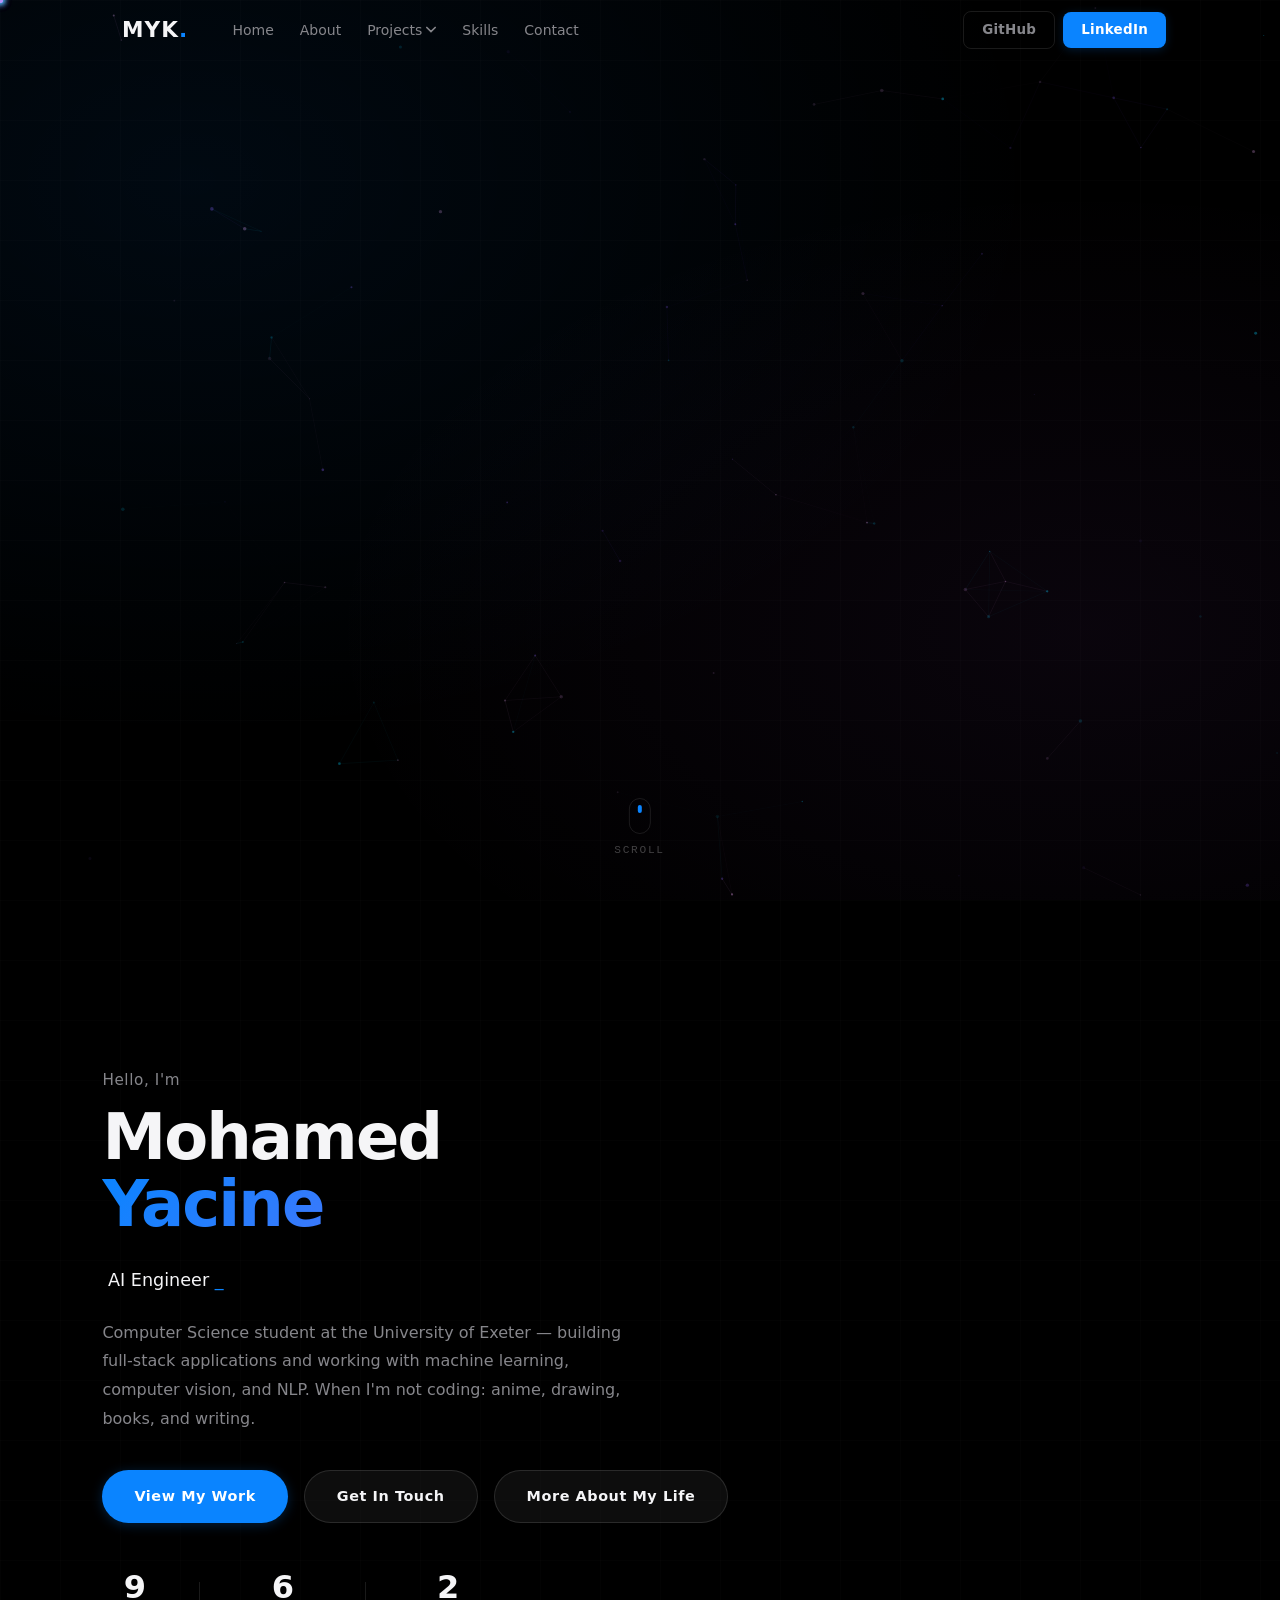
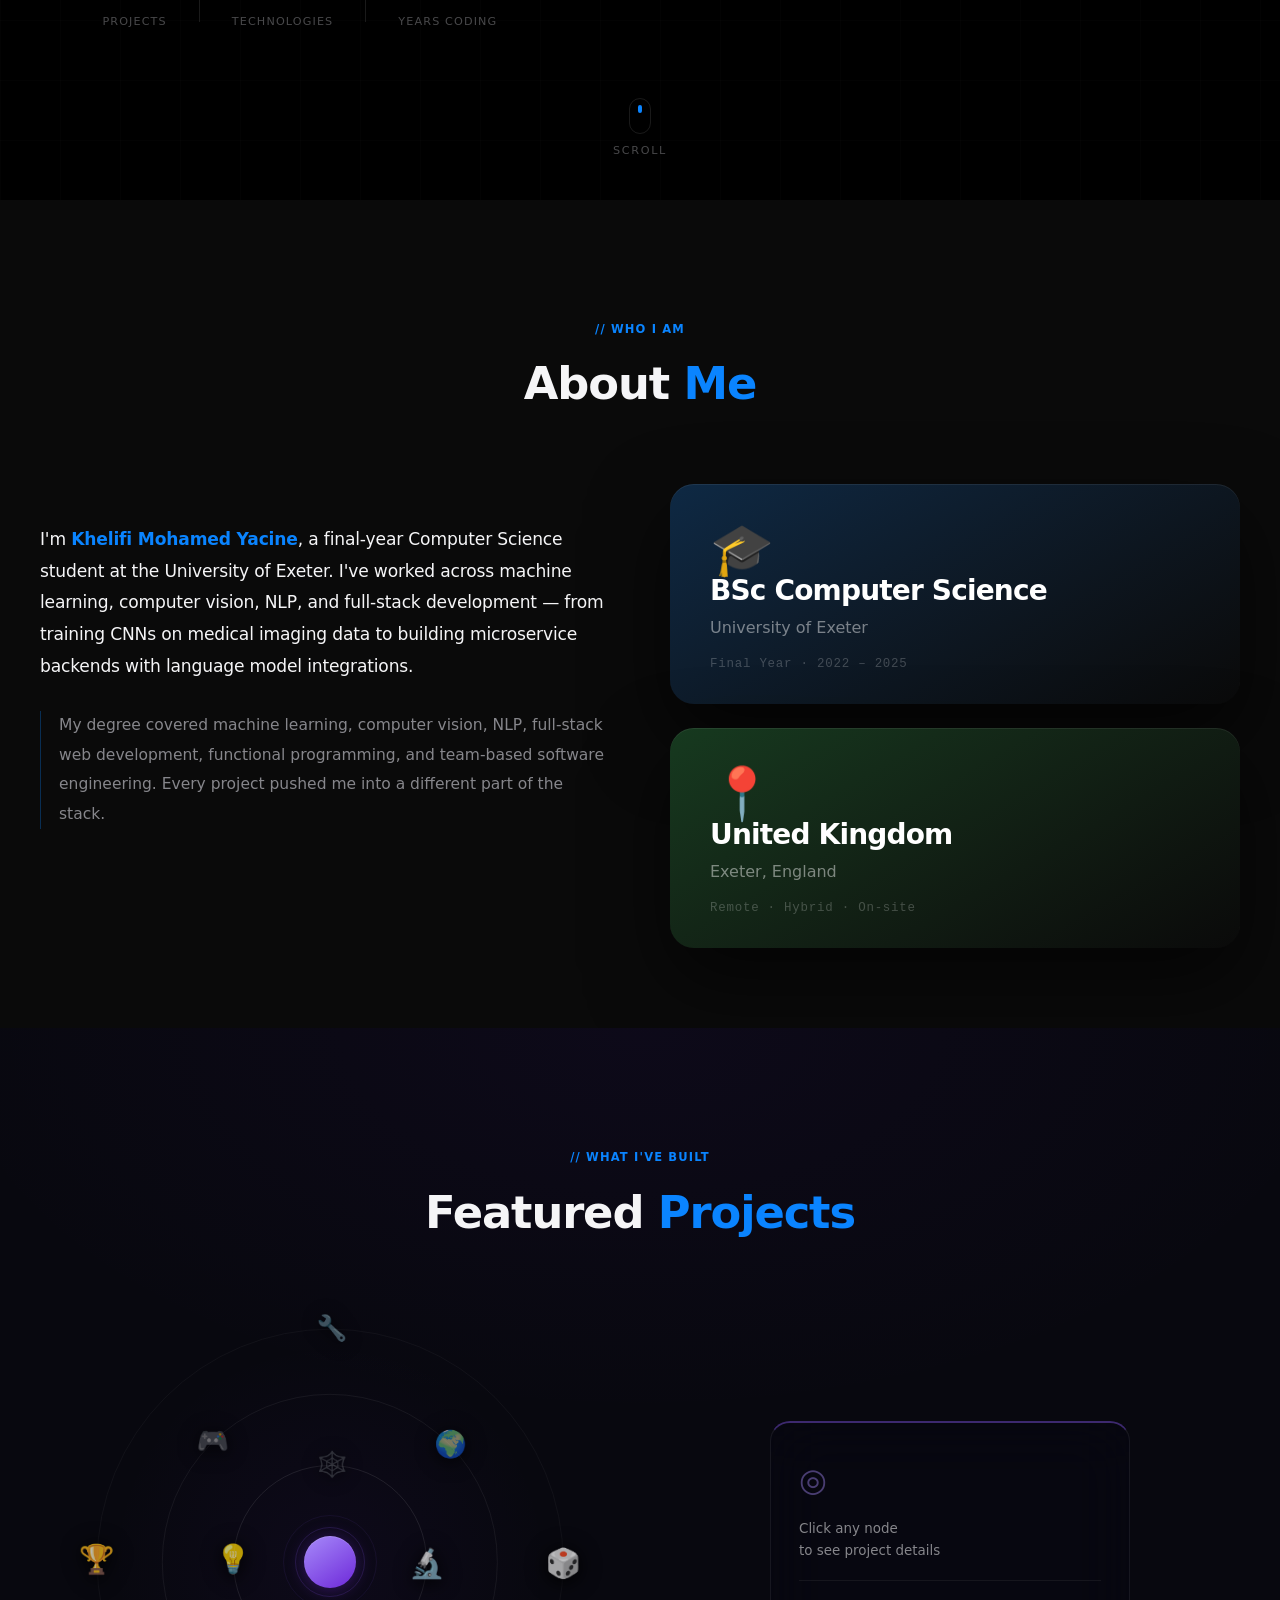
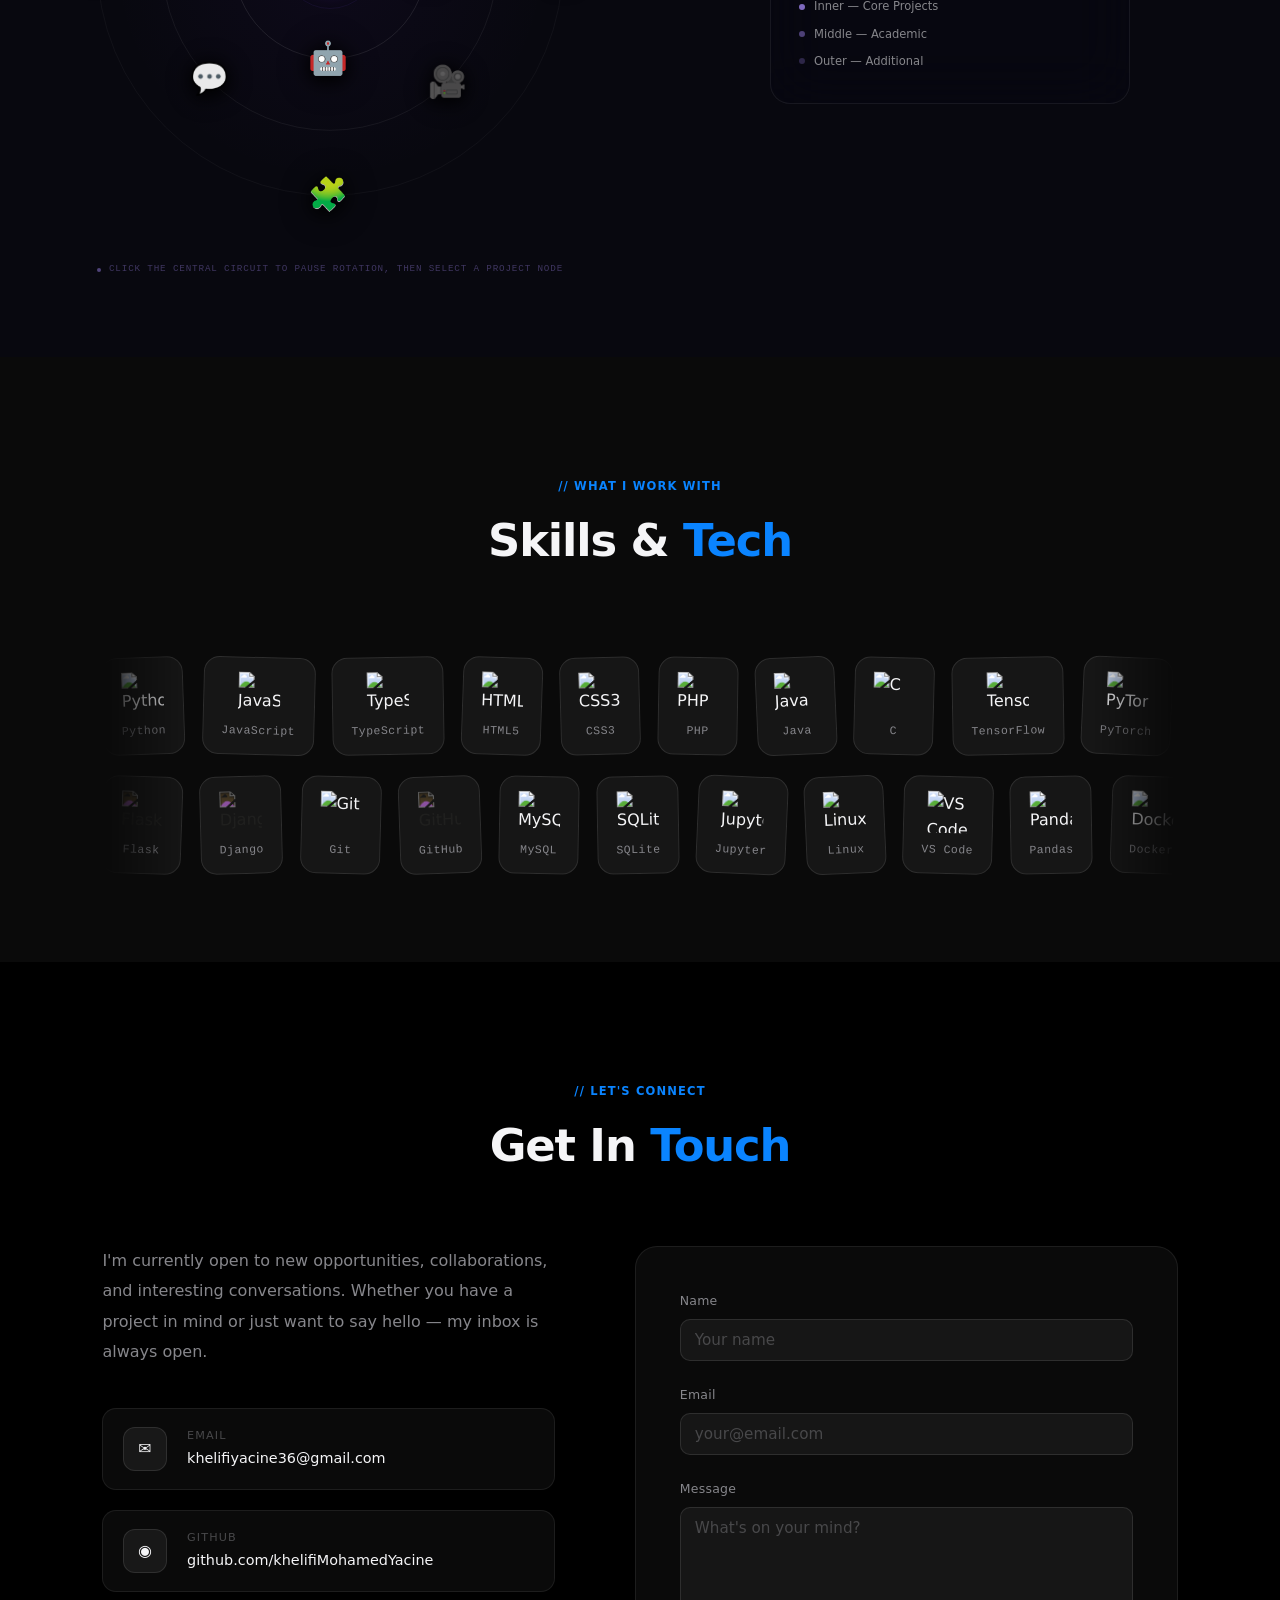
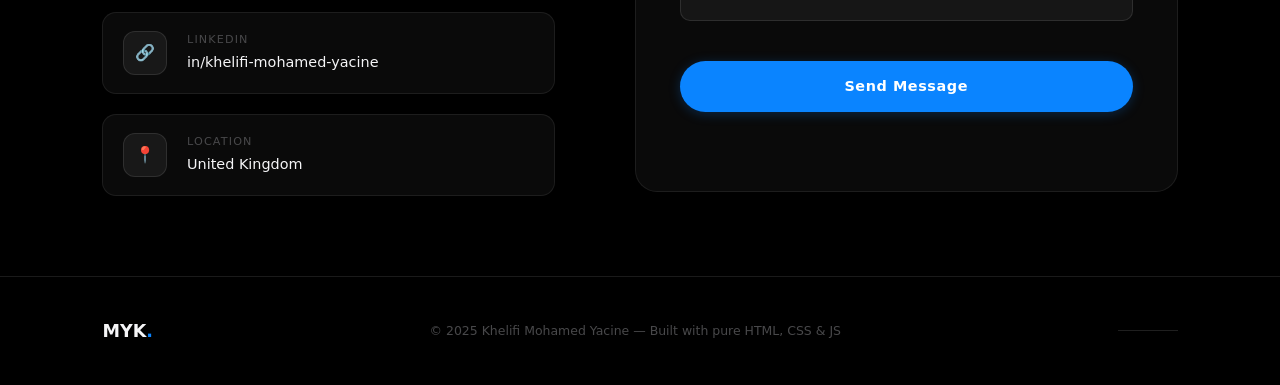
==== commit 4be77ca2: "Remove AI-generated-sounding copy from About and Hero sections Co-Authored-By: Claude Sonnet 4.6 <no" ====
--- a/index.html
+++ b/index.html
@@ -149,8 +149,8 @@
           <span class="role-label"> ]</span>
         </div>
         <p class="hero-bio">
-          Computer Science student at the University of Exeter &mdash; building intelligent systems,
-          full-stack applications, and data-driven solutions at the intersection of AI and software engineering.
+          Computer Science student at the University of Exeter — building full-stack applications
+          and working with machine learning, computer vision, and NLP.
           When I'm not coding: anime, drawing, books, and writing.
         </p>
         <div class="hero-cta">
@@ -213,20 +213,15 @@
     <div class="about-grid">
       <div class="about-text reveal-left">
         <p class="about-lead">
-          I'm <strong>Khelifi Mohamed Yacine</strong>, a Computer Science student with a passion for building
-          software that sits at the frontier of artificial intelligence and real-world usability. From training
-          neural networks on medical imaging data to architecting microservice pipelines powered by large language
-          models, I thrive on turning complex problems into elegant, working systems.
+          I'm <strong>Khelifi Mohamed Yacine</strong>, a final-year Computer Science student at the University of Exeter.
+          I've worked across machine learning, computer vision, NLP, and full-stack development —
+          from training CNNs on medical imaging data to building microservice backends with language model integrations.
         </p>
         <p class="about-body">
-          My academic journey has taken me across the full spectrum of computer science &mdash; machine learning,
-          computer vision, natural language processing, full-stack web development, functional programming, and
-          agile team collaboration. Every project I've shipped has sharpened a different edge of my engineering
-          instinct.
-        </p>
-        <blockquote class="about-quote">
-          "I don't just write code — I build systems that think."
-        </blockquote>
+          My degree covered machine learning, computer vision, NLP, full-stack web development,
+          functional programming, and team-based software engineering.
+          Every project pushed me into a different part of the stack.
+        </p>
       </div>
 
       <div class="about-cards reveal-right">
--- a/style.css
+++ b/style.css
@@ -2174,6 +2174,16 @@
   line-height: 1.85;
 }
 
+/* ── Per-tab animated background — full viewport ────────── */
+#personal-bg-canvas {
+  position: fixed;
+  inset: 0;
+  width: 100vw;
+  height: 100vh;
+  z-index: 0;
+  pointer-events: none;
+}
+
 /* ── Tab strip ──────────────────────────────────────────── */
 .personal-tabs {
   display: flex;
@@ -2751,6 +2761,17 @@
 }
 .g4-card:hover .g4-read-more { gap: 0.75rem; }
 
+/* Book card title — name + author split */
+#tab-reading .g4-card-title { display: flex; flex-direction: column; gap: 4px; }
+.book-name { font-size: 1rem; font-weight: 700; line-height: 1.2; }
+.book-author { font-size: 0.68rem; font-weight: 400; letter-spacing: 0.12em; text-transform: uppercase; opacity: 0.5; }
+
+/* Book cards — portrait layout, full cover visible */
+#tab-reading .g4-item { flex: 0 0 210px; }
+@media (min-width: 1024px) { #tab-reading .g4-item { flex: 0 0 230px; } }
+#tab-reading .g4-card { aspect-ratio: 2/3; min-height: unset; background: #111; }
+#tab-reading .g4-card img { object-fit: cover; }
+
 /* Dots */
 .g4-dots {
   margin-top: 2rem;
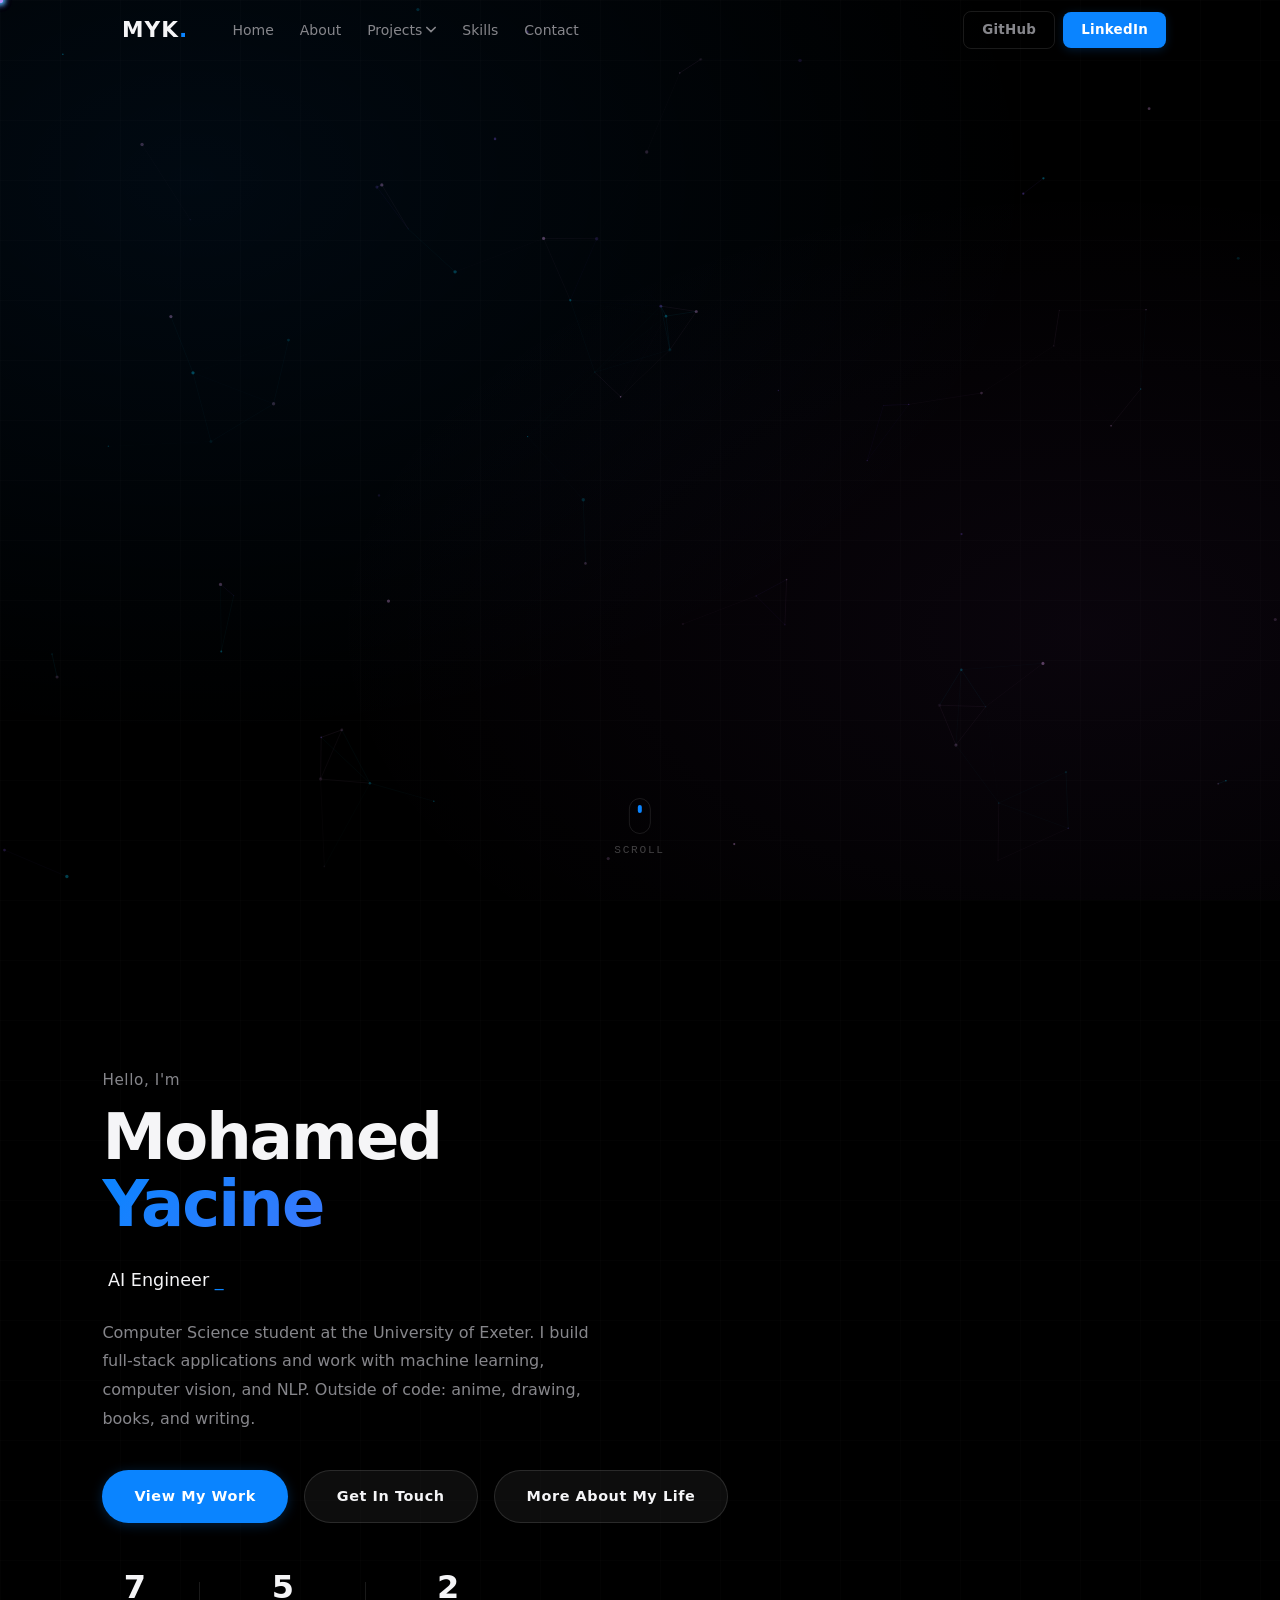
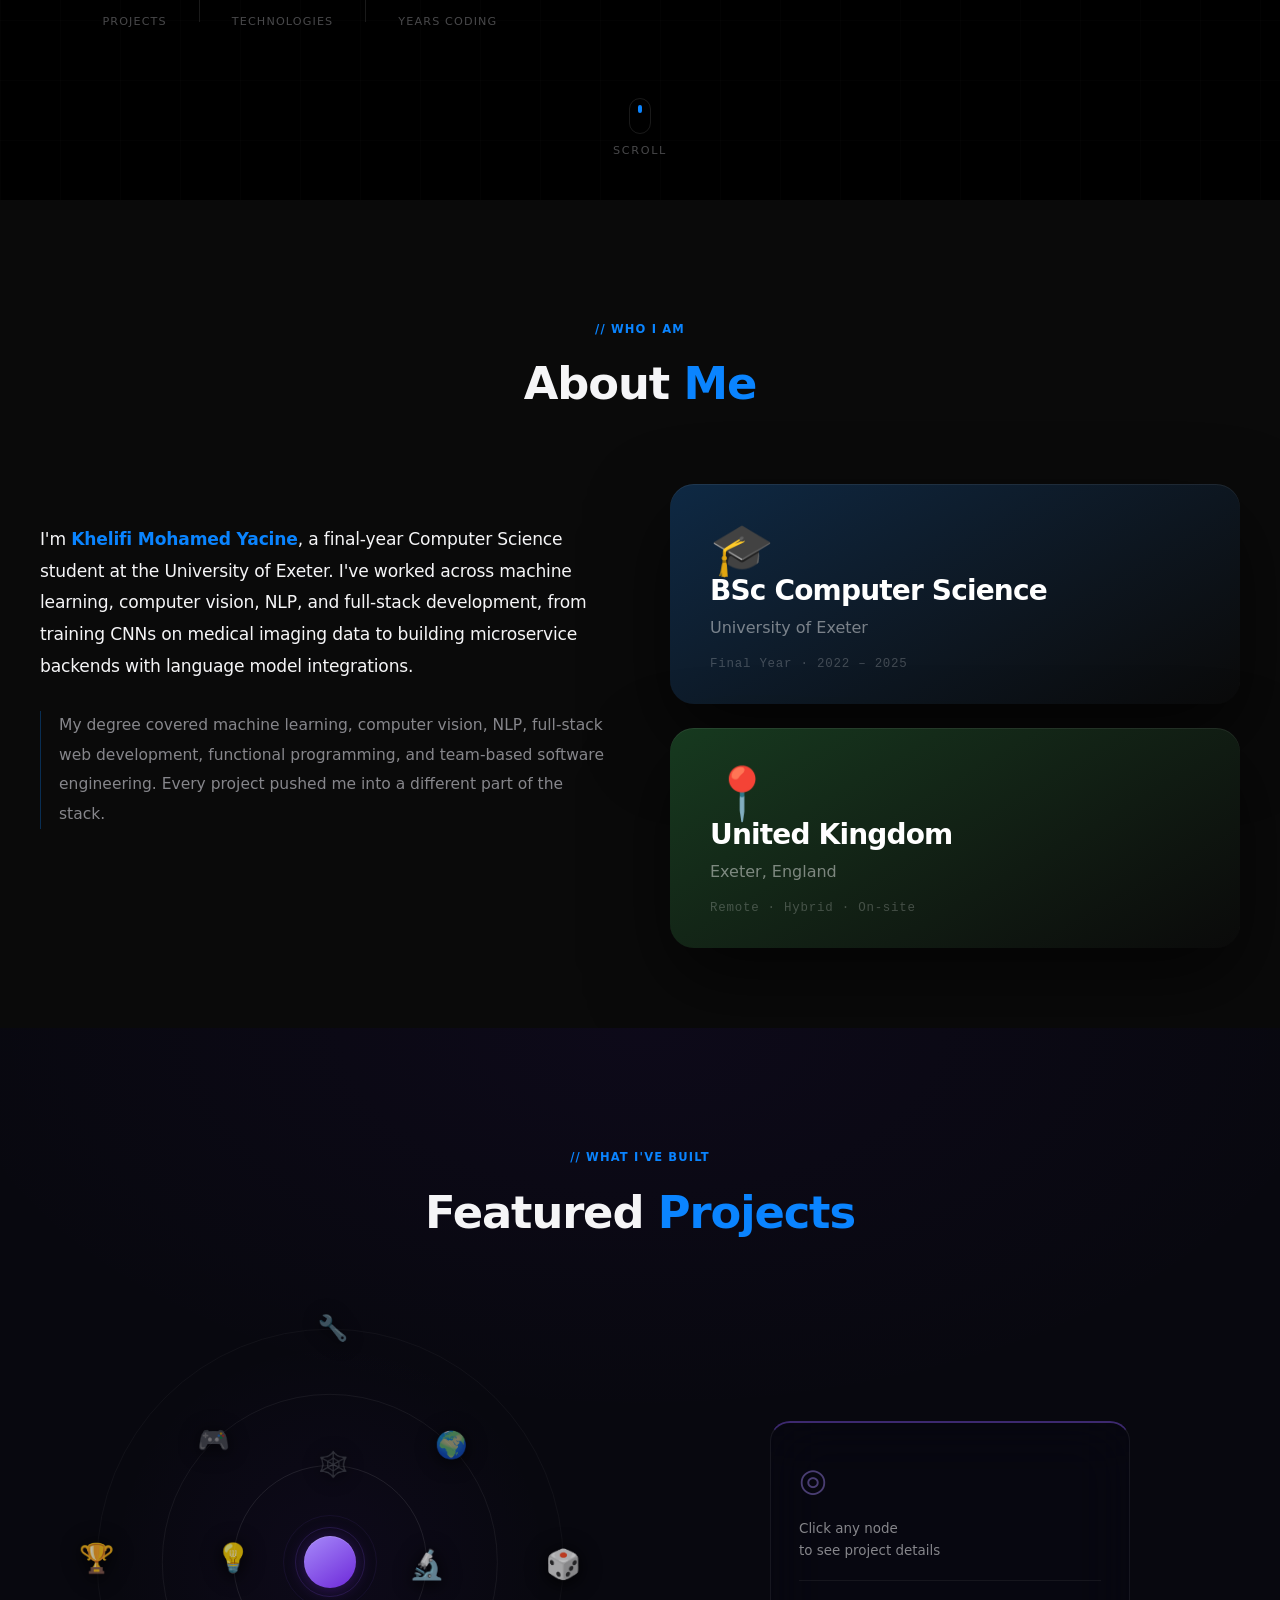
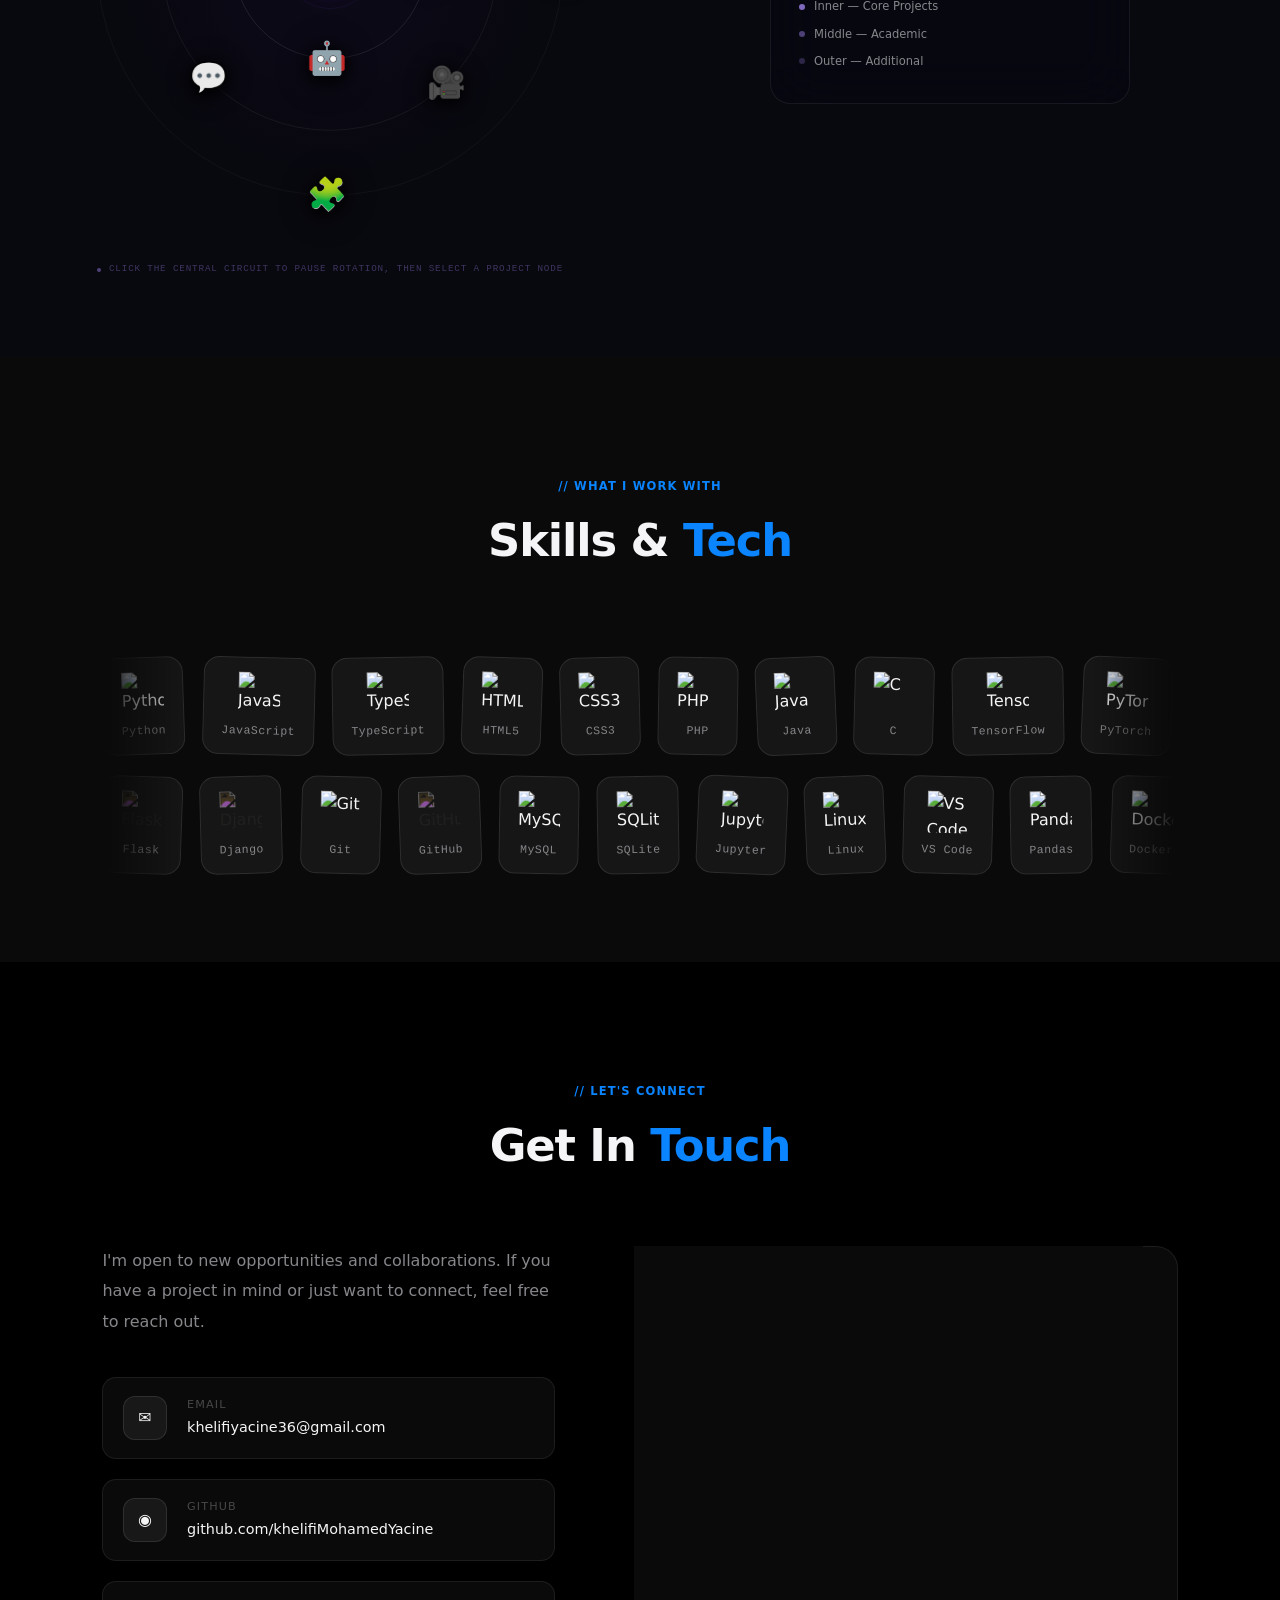
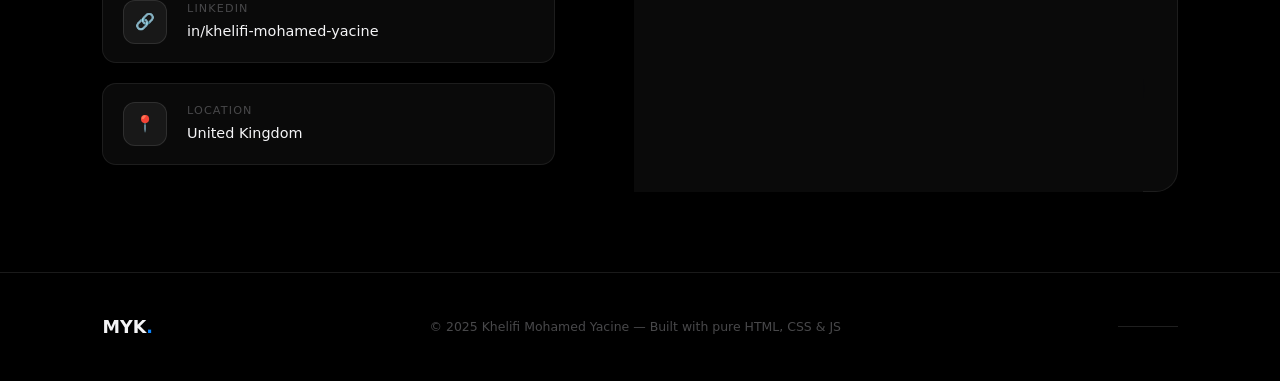
==== commit 0b6baf26: "Remove AI punctuation patterns and clichéd phrasing Co-Authored-By: Claude Sonnet 4.6 <noreply@anthr" ====
--- a/index.html
+++ b/index.html
@@ -149,9 +149,9 @@
           <span class="role-label"> ]</span>
         </div>
         <p class="hero-bio">
-          Computer Science student at the University of Exeter — building full-stack applications
-          and working with machine learning, computer vision, and NLP.
-          When I'm not coding: anime, drawing, books, and writing.
+          Computer Science student at the University of Exeter. I build full-stack applications
+          and work with machine learning, computer vision, and NLP.
+          Outside of code: anime, drawing, books, and writing.
         </p>
         <div class="hero-cta">
           <a href="#projects" class="btn btn-primary">
@@ -214,7 +214,7 @@
       <div class="about-text reveal-left">
         <p class="about-lead">
           I'm <strong>Khelifi Mohamed Yacine</strong>, a final-year Computer Science student at the University of Exeter.
-          I've worked across machine learning, computer vision, NLP, and full-stack development —
+          I've worked across machine learning, computer vision, NLP, and full-stack development,
           from training CNNs on medical imaging data to building microservice backends with language model integrations.
         </p>
         <p class="about-body">
@@ -242,7 +242,7 @@
               </div>
               <div class="card-back-body">
                 <p class="card-back-headline">University of Exeter</p>
-                <p class="card-back-text">Final year studying Machine Learning, Computer Vision, NLP, Functional Programming, and Software Engineering — covering both the theory and the systems that put it into practice.</p>
+                <p class="card-back-text">Final year studying Machine Learning, Computer Vision, NLP, Functional Programming, and Software Engineering. Theory and practical systems side by side.</p>
               </div>
             </div>
           </div>
@@ -264,7 +264,7 @@
               </div>
               <div class="card-back-body">
                 <p class="card-back-headline">Open to the World</p>
-                <p class="card-back-text">Based in Exeter, UK — available for remote, hybrid, or on-site roles anywhere. Having lived across 5 countries, I adapt quickly to any team culture and timezone.</p>
+                <p class="card-back-text">Based in Exeter, UK. Open to remote, hybrid, or on-site roles. I've lived across 5 countries and adjust easily to new team environments.</p>
               </div>
             </div>
           </div>
@@ -748,8 +748,8 @@
     <div class="contact-grid">
       <div class="contact-info reveal-left">
         <p class="contact-lead">
-          I'm currently open to new opportunities, collaborations, and interesting conversations.
-          Whether you have a project in mind or just want to say hello &mdash; my inbox is always open.
+          I'm open to new opportunities and collaborations.
+          If you have a project in mind or just want to connect, feel free to reach out.
         </p>
         <div class="contact-items">
           <a href="mailto:khelifiyacine36@gmail.com" class="contact-item">
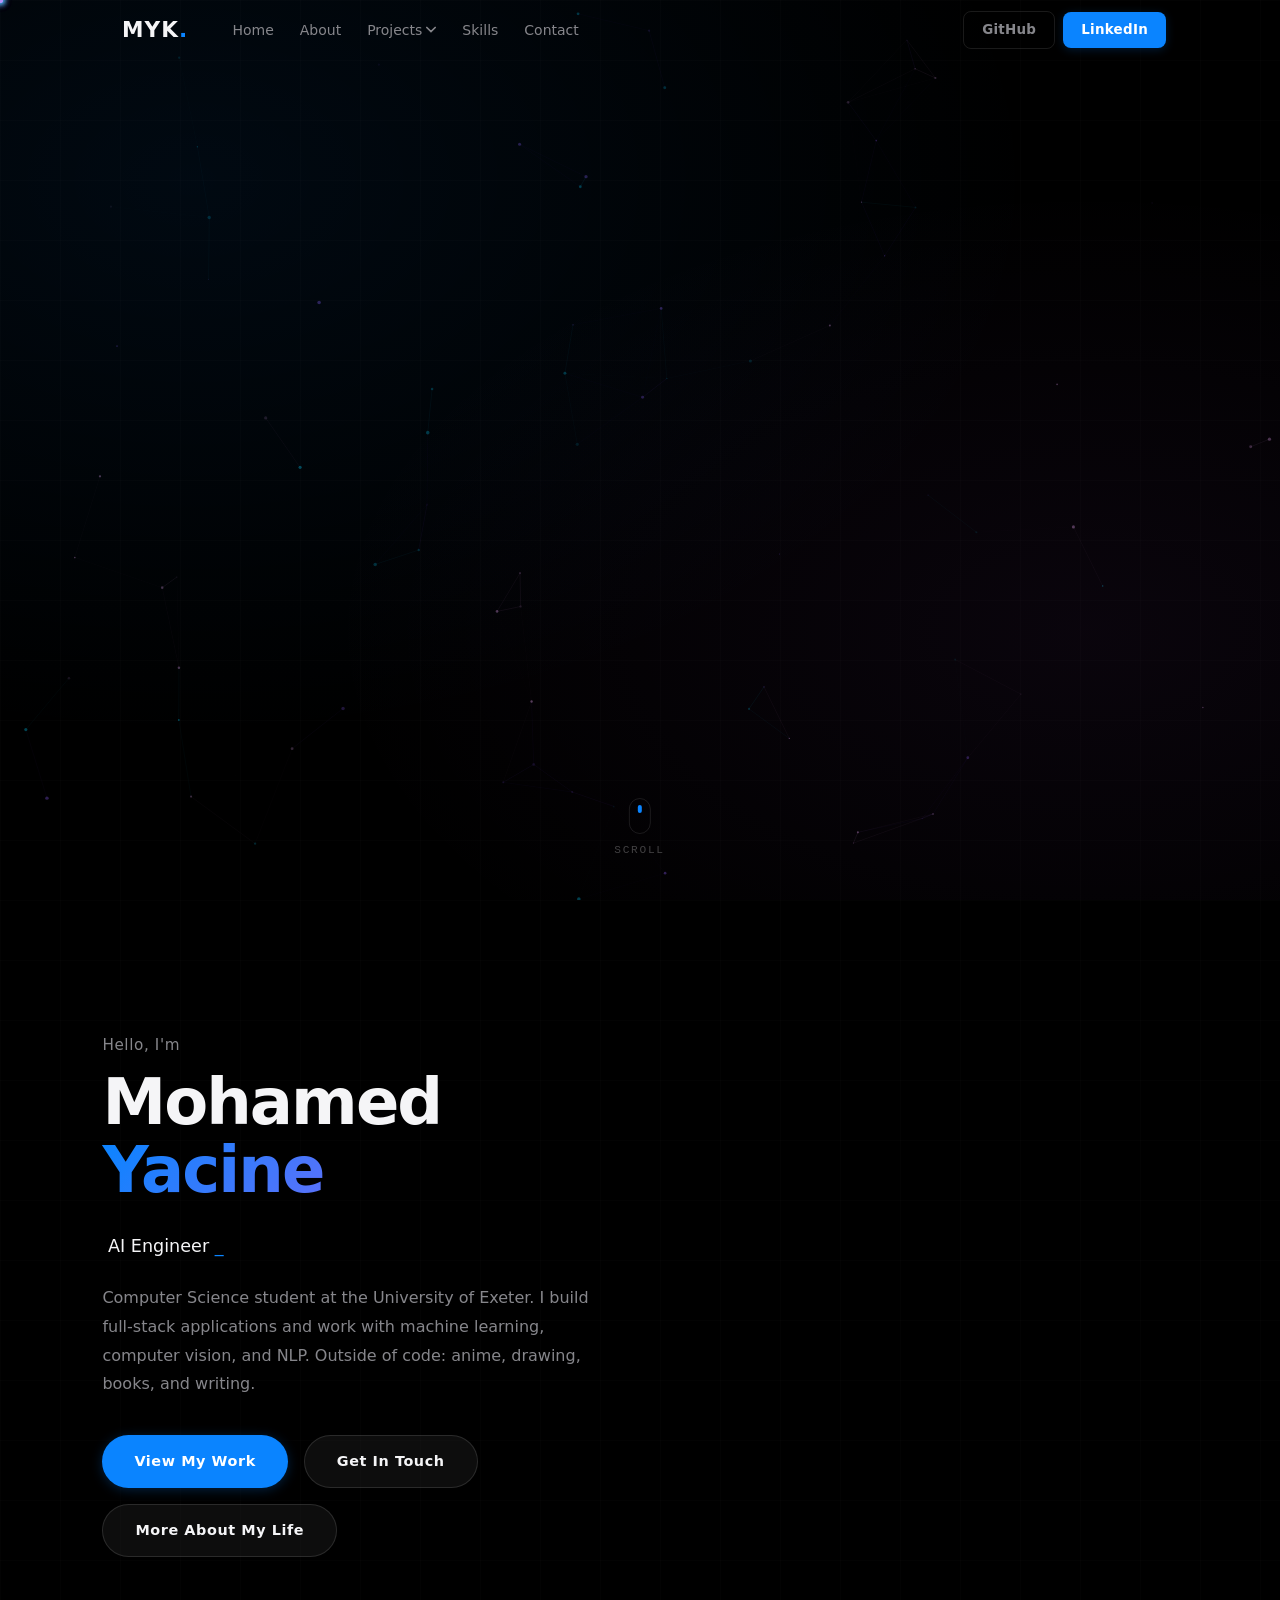
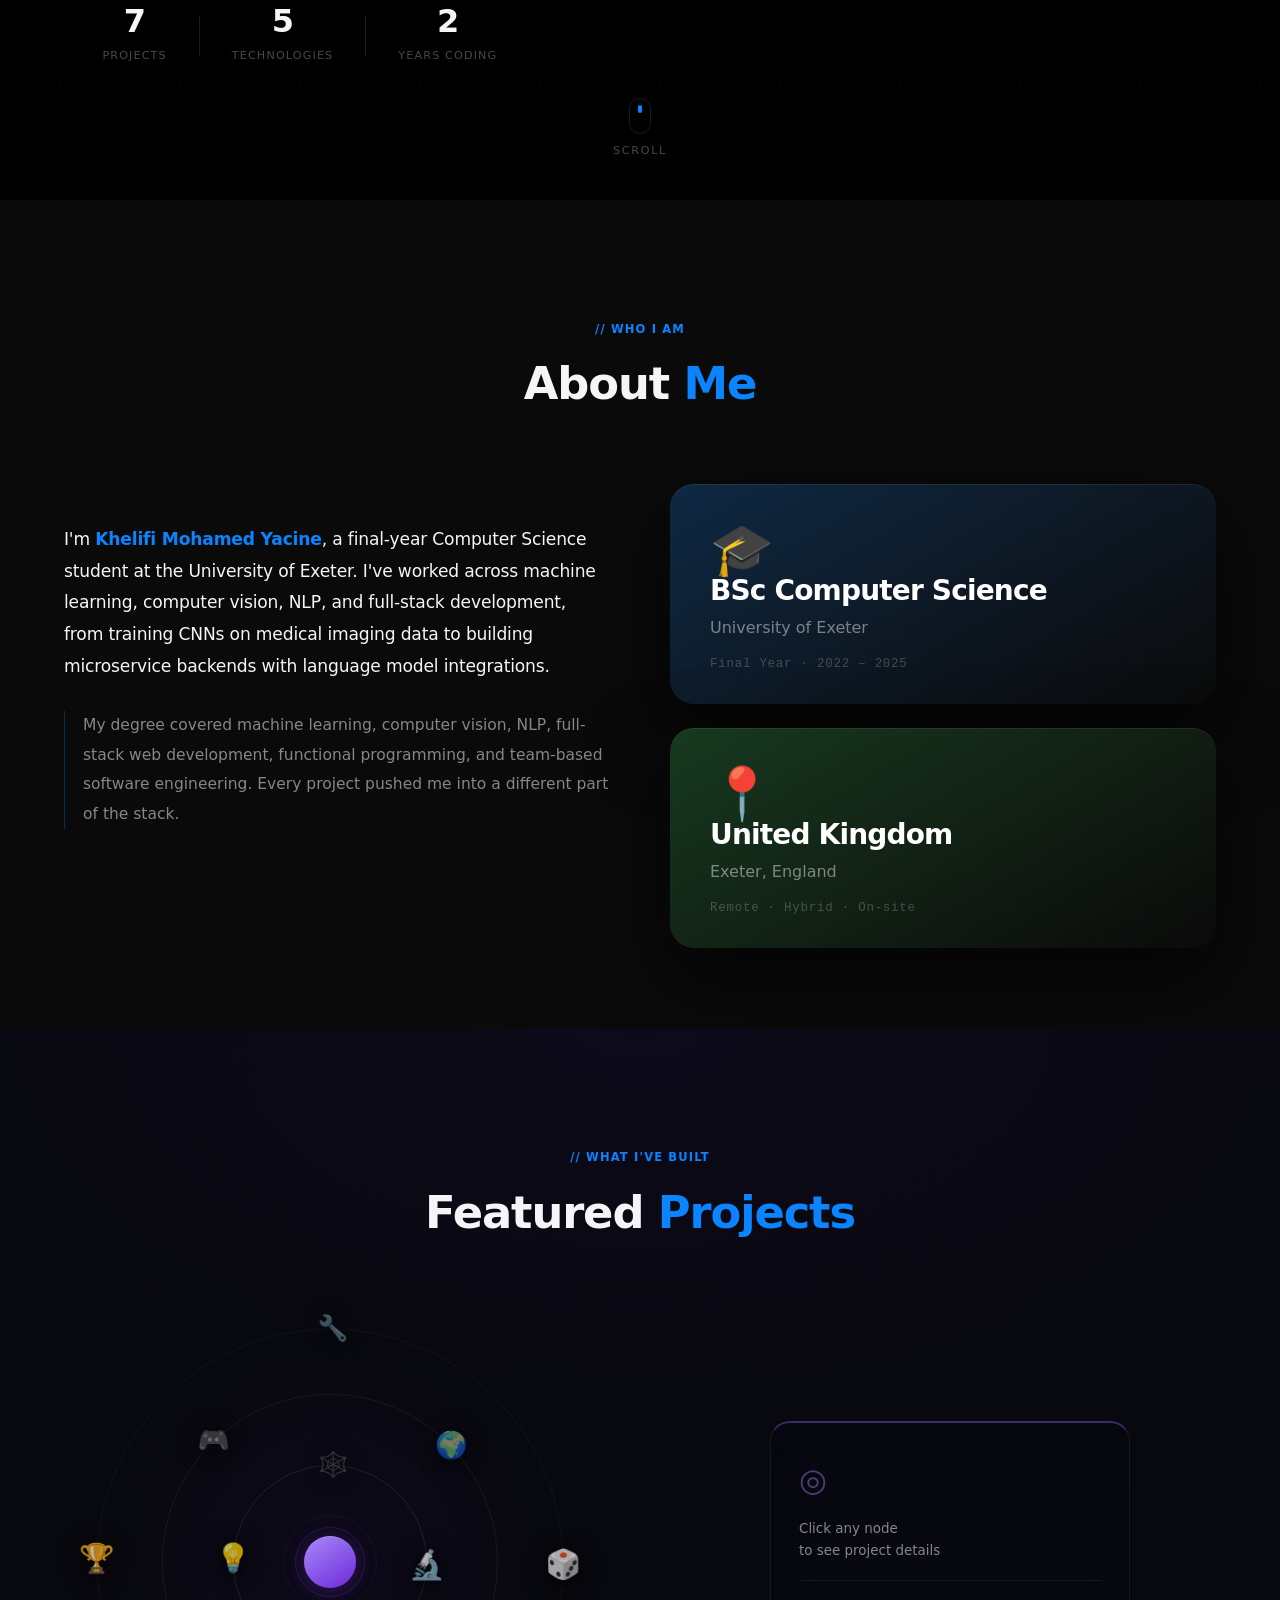
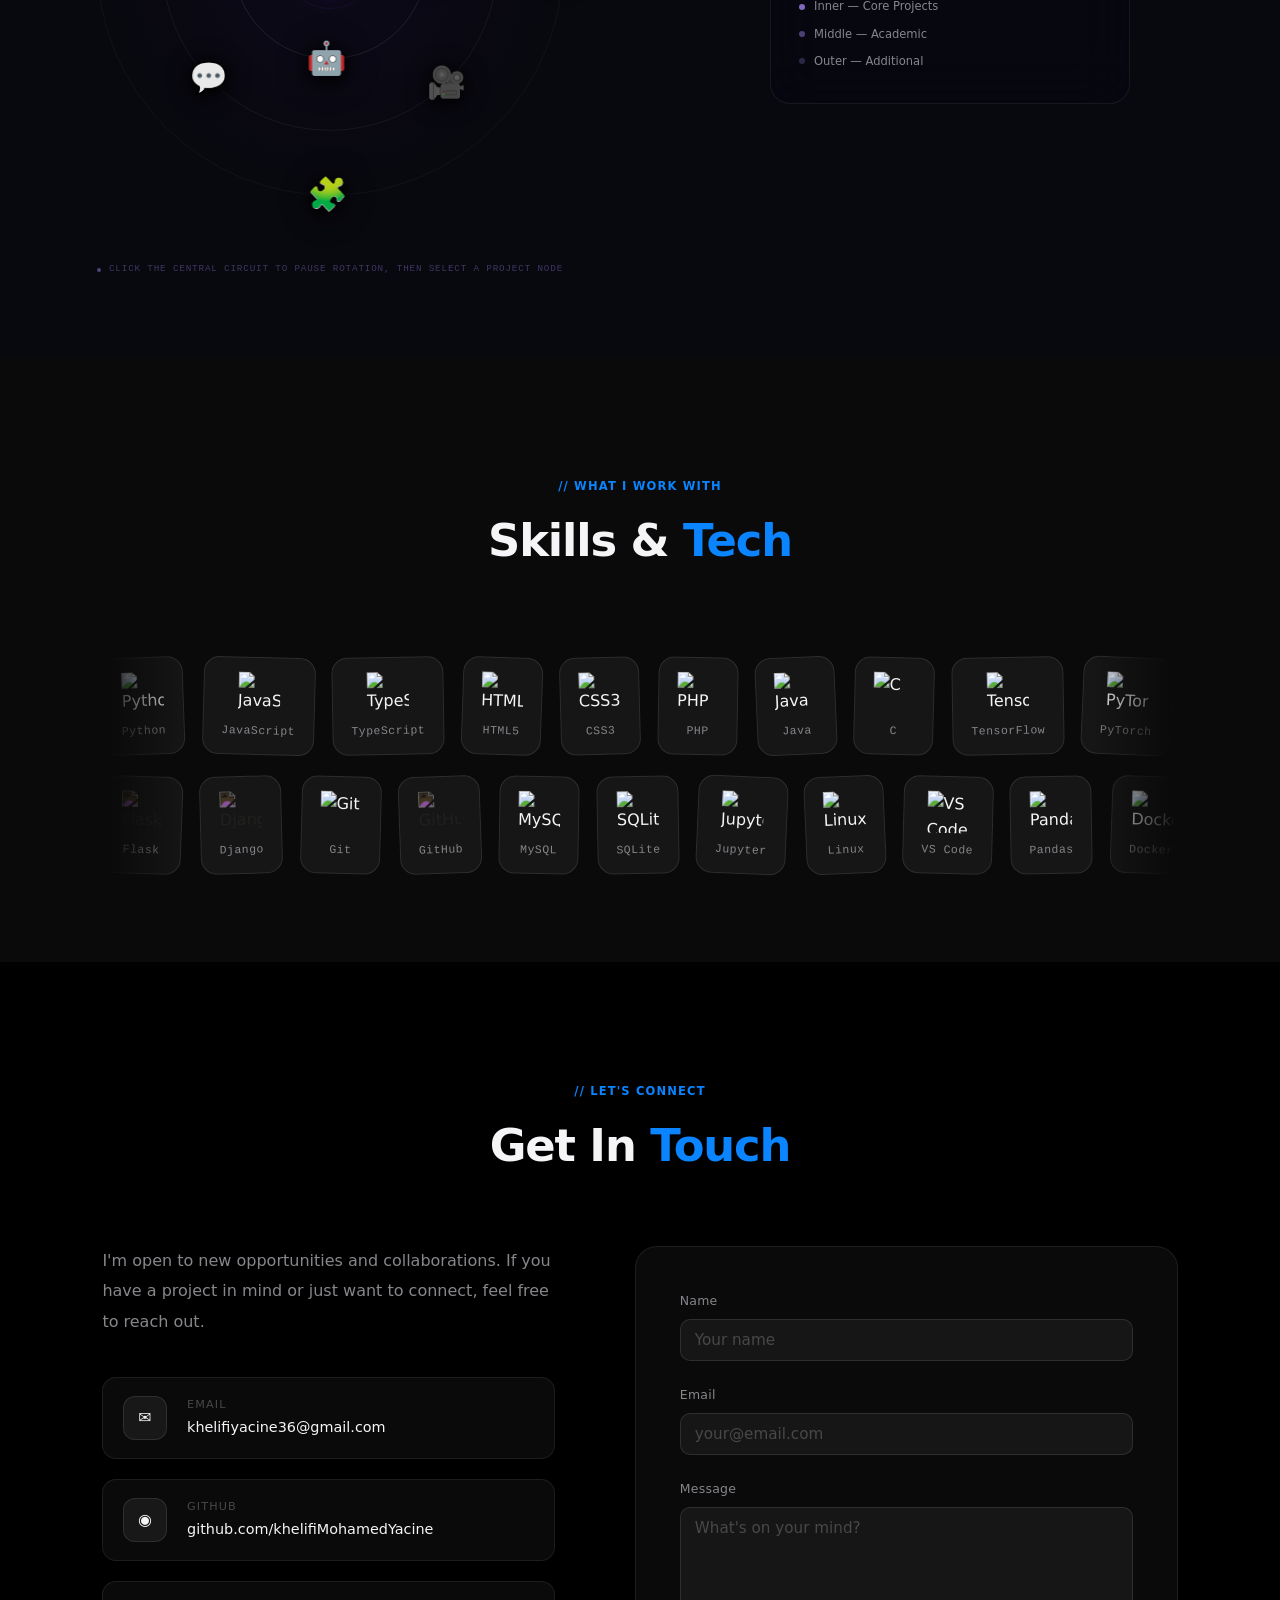
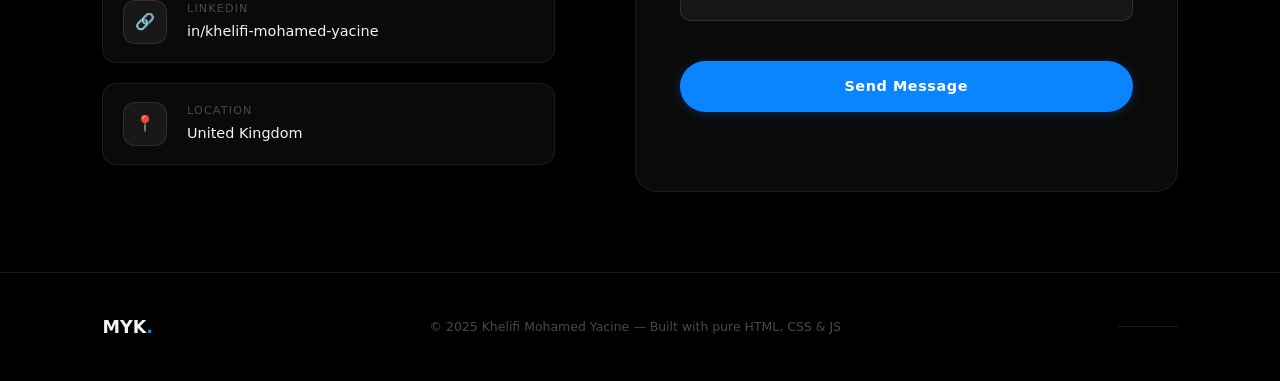
==== commit f6ce4c35: "Fix mobile navbar and replace 3D avatar with photo on mobile Navbar: - Hamburger button 36px → 44px " ====
--- a/index.html
+++ b/index.html
@@ -180,6 +180,7 @@
       </div>
 
       <div class="avatar-3d-wrap">
+        <img class="avatar-mobile" src="avatar.jpg" alt="Khelifi Mohamed Yacine">
         <model-viewer
           src="avatar.glb"
           autoplay
--- a/style.css
+++ b/style.css
@@ -348,10 +348,10 @@
   display: none;
   align-items: center;
   justify-content: center;
-  width: 36px; height: 36px;
-  border-radius: 8px;
-  border: 1px solid var(--border);
-  background: transparent;
+  width: 44px; height: 44px;
+  border-radius: 10px;
+  border: 1px solid rgba(255,255,255,0.15);
+  background: rgba(255,255,255,0.04);
   color: var(--text);
   cursor: pointer;
   transition: background var(--transition), border-color var(--transition);
@@ -410,28 +410,32 @@
 }
 .mobile-nav-link {
   display: block;
-  padding: 12px 14px;
-  font-size: 1rem;
+  padding: 15px 18px;
+  font-size: 1.1rem;
   font-weight: 500;
   color: var(--text-dim);
-  border-radius: 10px;
+  border-radius: 12px;
   transition: background var(--transition), color var(--transition);
 }
 .mobile-nav-link:hover { background: var(--surface2); color: var(--text); }
 .mobile-nav-section {
   display: block;
-  padding: 12px 14px 6px;
-  font-size: 0.75rem;
-  font-weight: 600;
+  padding: 14px 18px 6px;
+  font-size: 0.72rem;
+  font-weight: 700;
   color: var(--text-muted);
-  letter-spacing: 0.1em;
+  letter-spacing: 0.12em;
   text-transform: uppercase;
 }
 .mobile-nav-sub {
-  display: grid;
-  grid-template-columns: 1fr 1fr;
-  gap: 4px;
-  padding-left: 8px;
+  display: flex;
+  flex-direction: column;
+  gap: 2px;
+  padding-left: 12px;
+  border-left: 1px solid var(--border);
+  margin-left: 18px;
+  margin-top: 4px;
+  margin-bottom: 4px;
 }
 .mobile-nav-cta {
   display: flex;
@@ -609,6 +613,16 @@
 /* corner brackets hidden for clean Apple look */
 .avatar-corner { display: none; }
 
+/* 3D Model-Viewer Avatar */
+.avatar-3d-wrap {
+  flex-shrink: 0;
+  order: 2;
+  display: flex;
+  align-items: center;
+  justify-content: center;
+}
+.avatar-mobile { display: none; }
+
 /* Hero Text */
 .hero-text { flex: 1; }
 .hero-greeting {
@@ -733,7 +747,7 @@
 }
 
 /* ── About ────────────────────────────────────────────── */
-#about { background: var(--bg2); padding-left: 40px; padding-right: 40px; }
+#about { background: var(--bg2); padding-left: 64px; padding-right: 64px; }
 .about-grid {
   display: grid;
   grid-template-columns: 1fr 1fr;
@@ -1583,6 +1597,20 @@
   .projects-grid {
     grid-template-columns: 1fr 1fr;
   }
+  #about { padding-left: 6%; padding-right: 6%; }
+  #hero { overflow: visible; }
+  .hero-content { padding-top: 80px; }
+  .avatar-3d-wrap model-viewer { display: none !important; }
+  .avatar-mobile {
+    display: block;
+    width: 150px;
+    height: 150px;
+    border-radius: 50%;
+    object-fit: cover;
+    object-position: center top;
+    border: 2px solid rgba(10,132,255,0.35);
+    box-shadow: 0 0 28px rgba(10,132,255,0.2), 0 0 0 6px rgba(10,132,255,0.07);
+  }
   .nav-desktop { display: none; }
   .nav-cta-ghost, .nav-cta-primary { display: none; }
   .nav-toggle { display: flex; }
@@ -1595,6 +1623,9 @@
   .about-cards { grid-template-columns: 1fr; }
   .hero-stats { gap: 16px; }
   .projects-grid { grid-template-columns: 1fr; }
+  .avatar-mobile { width: 120px; height: 120px; }
+  .hero-cta { flex-direction: column; align-items: center; }
+  .hero-cta .btn { width: 100%; max-width: 280px; }
 }
 
 /* ══════════════════════════════════════════════════════════
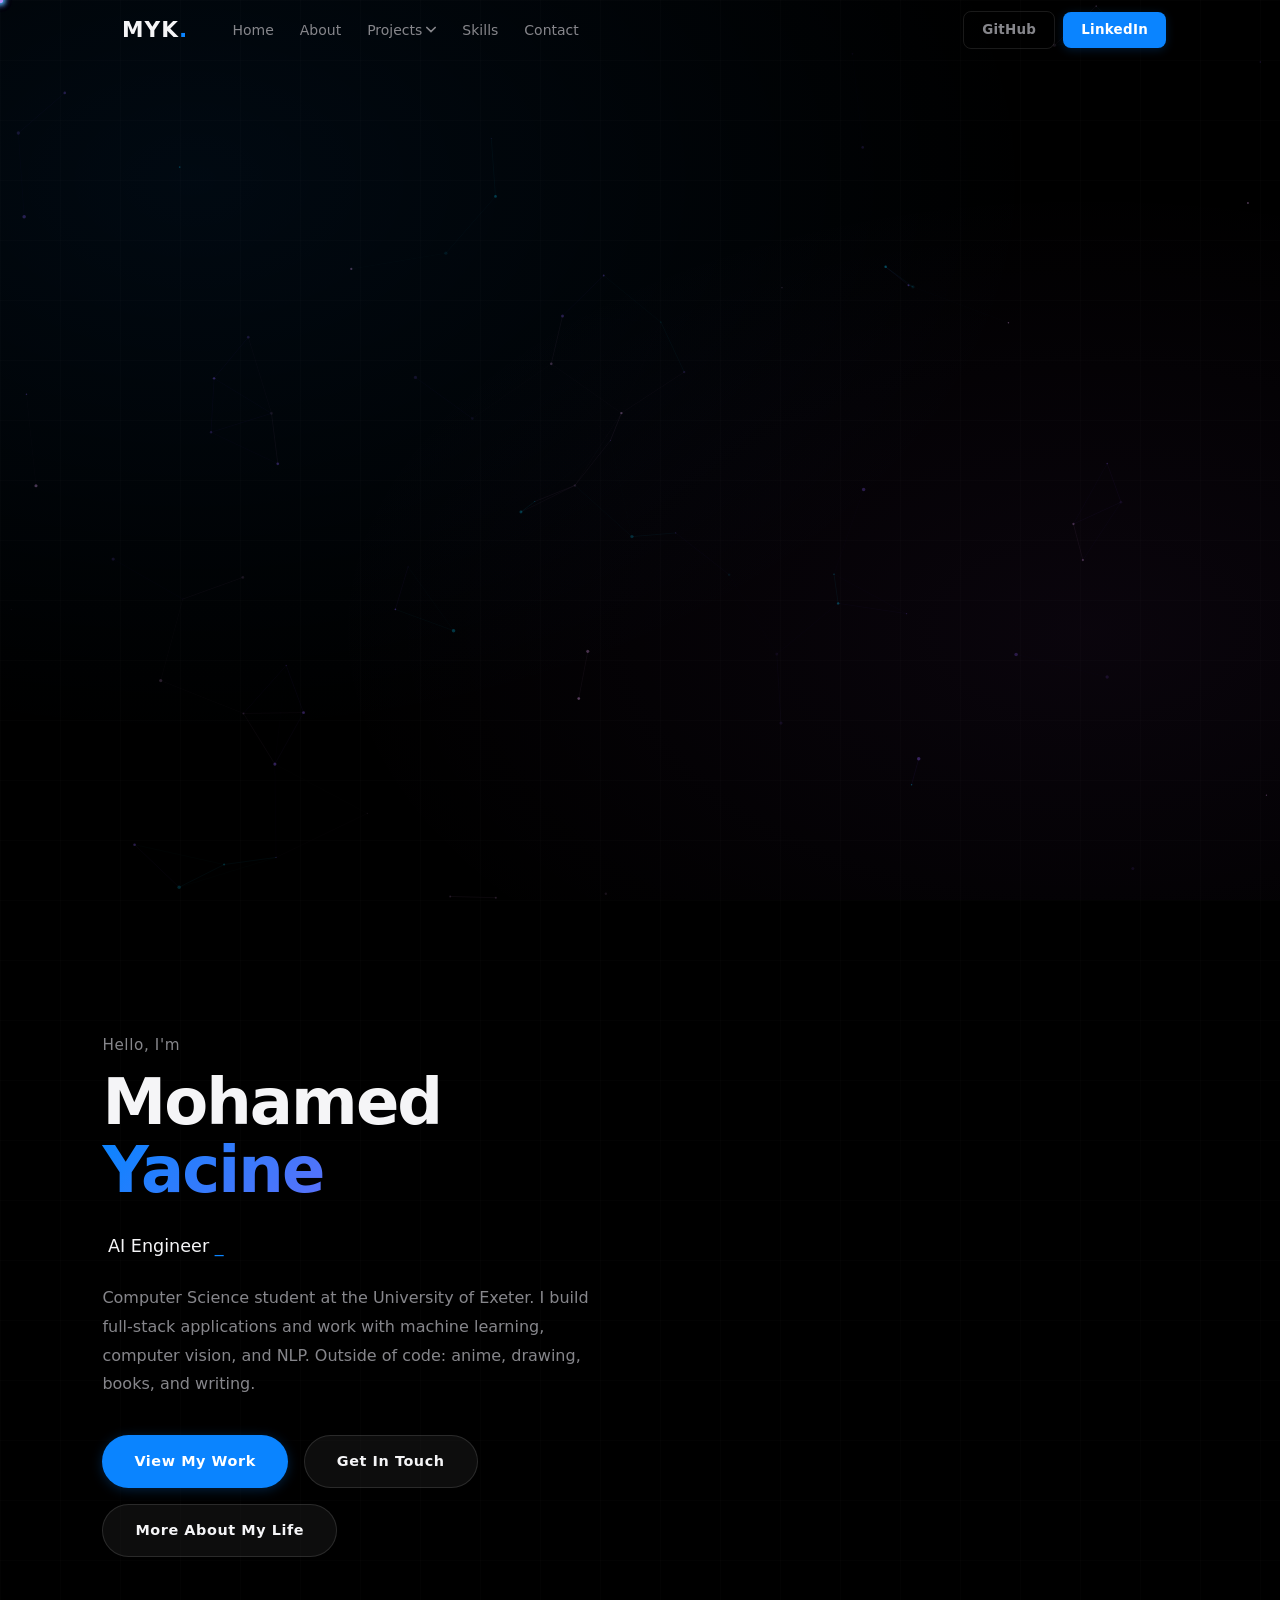
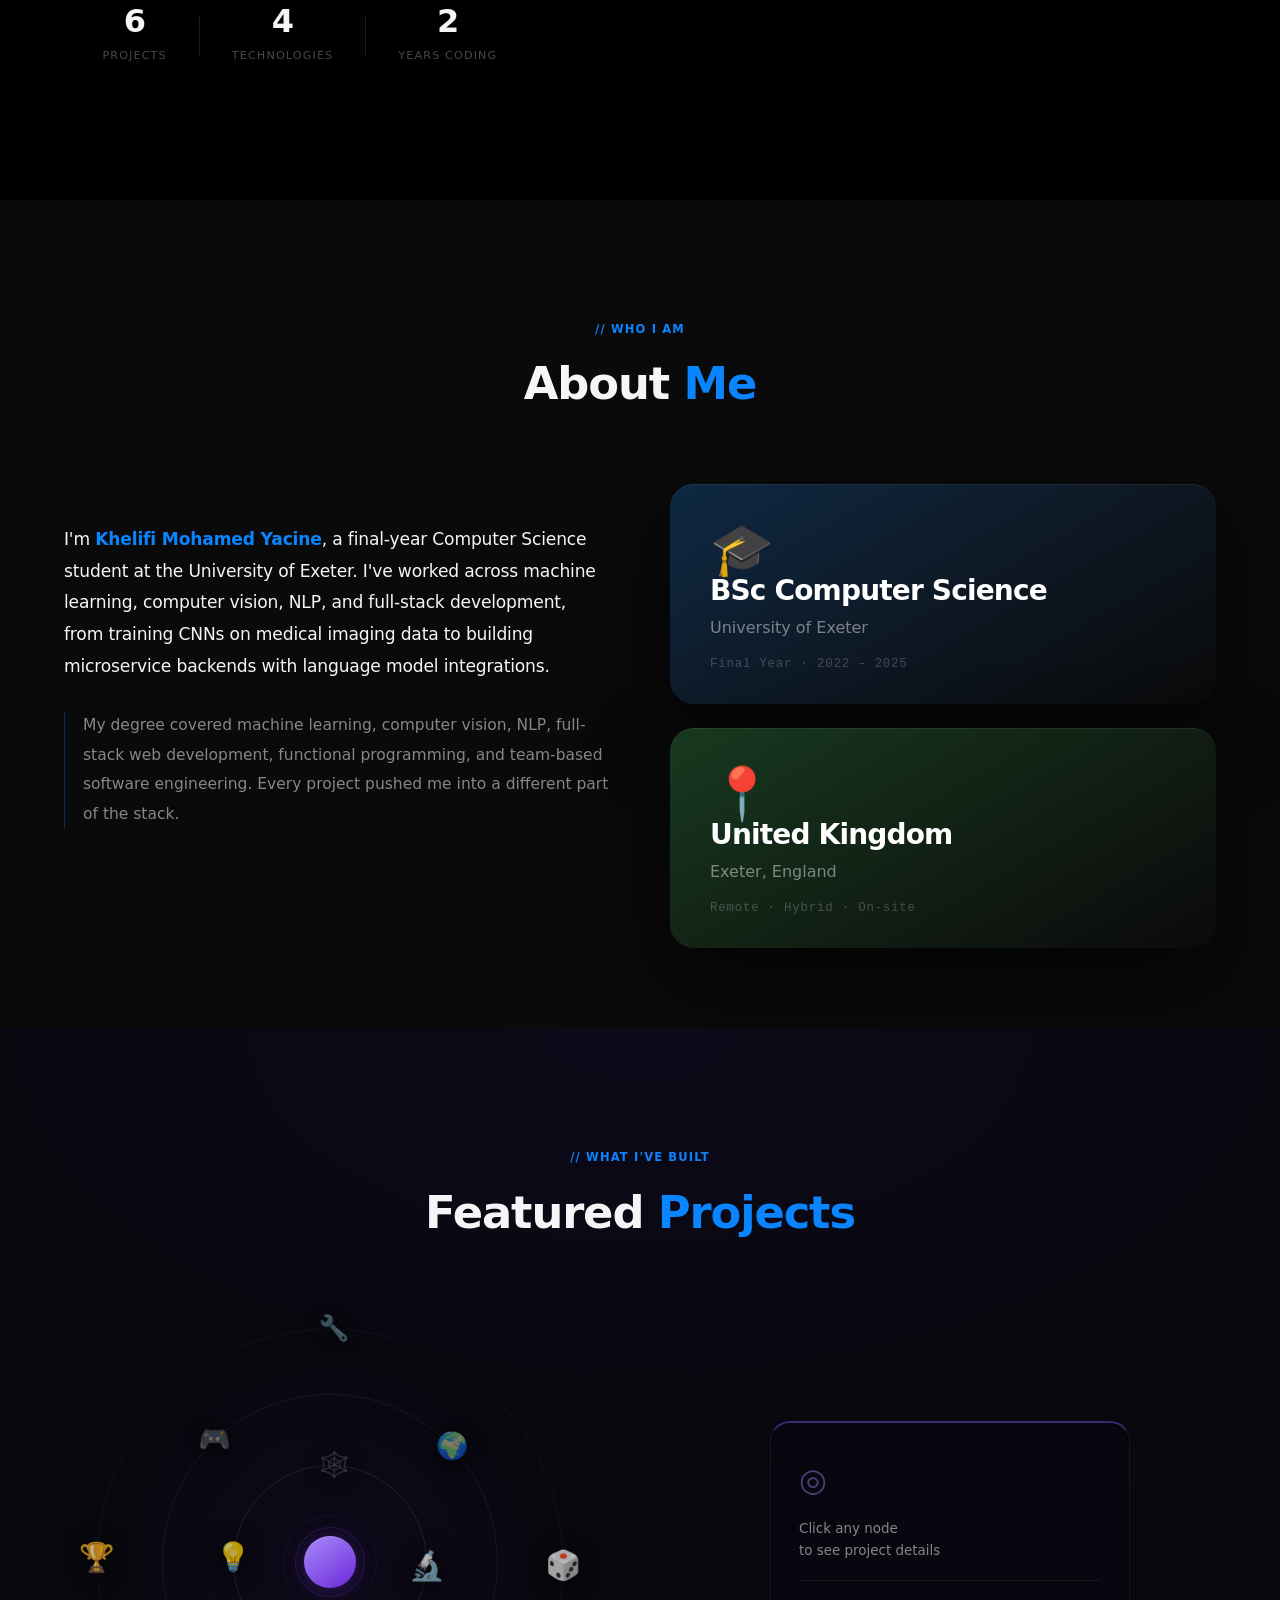
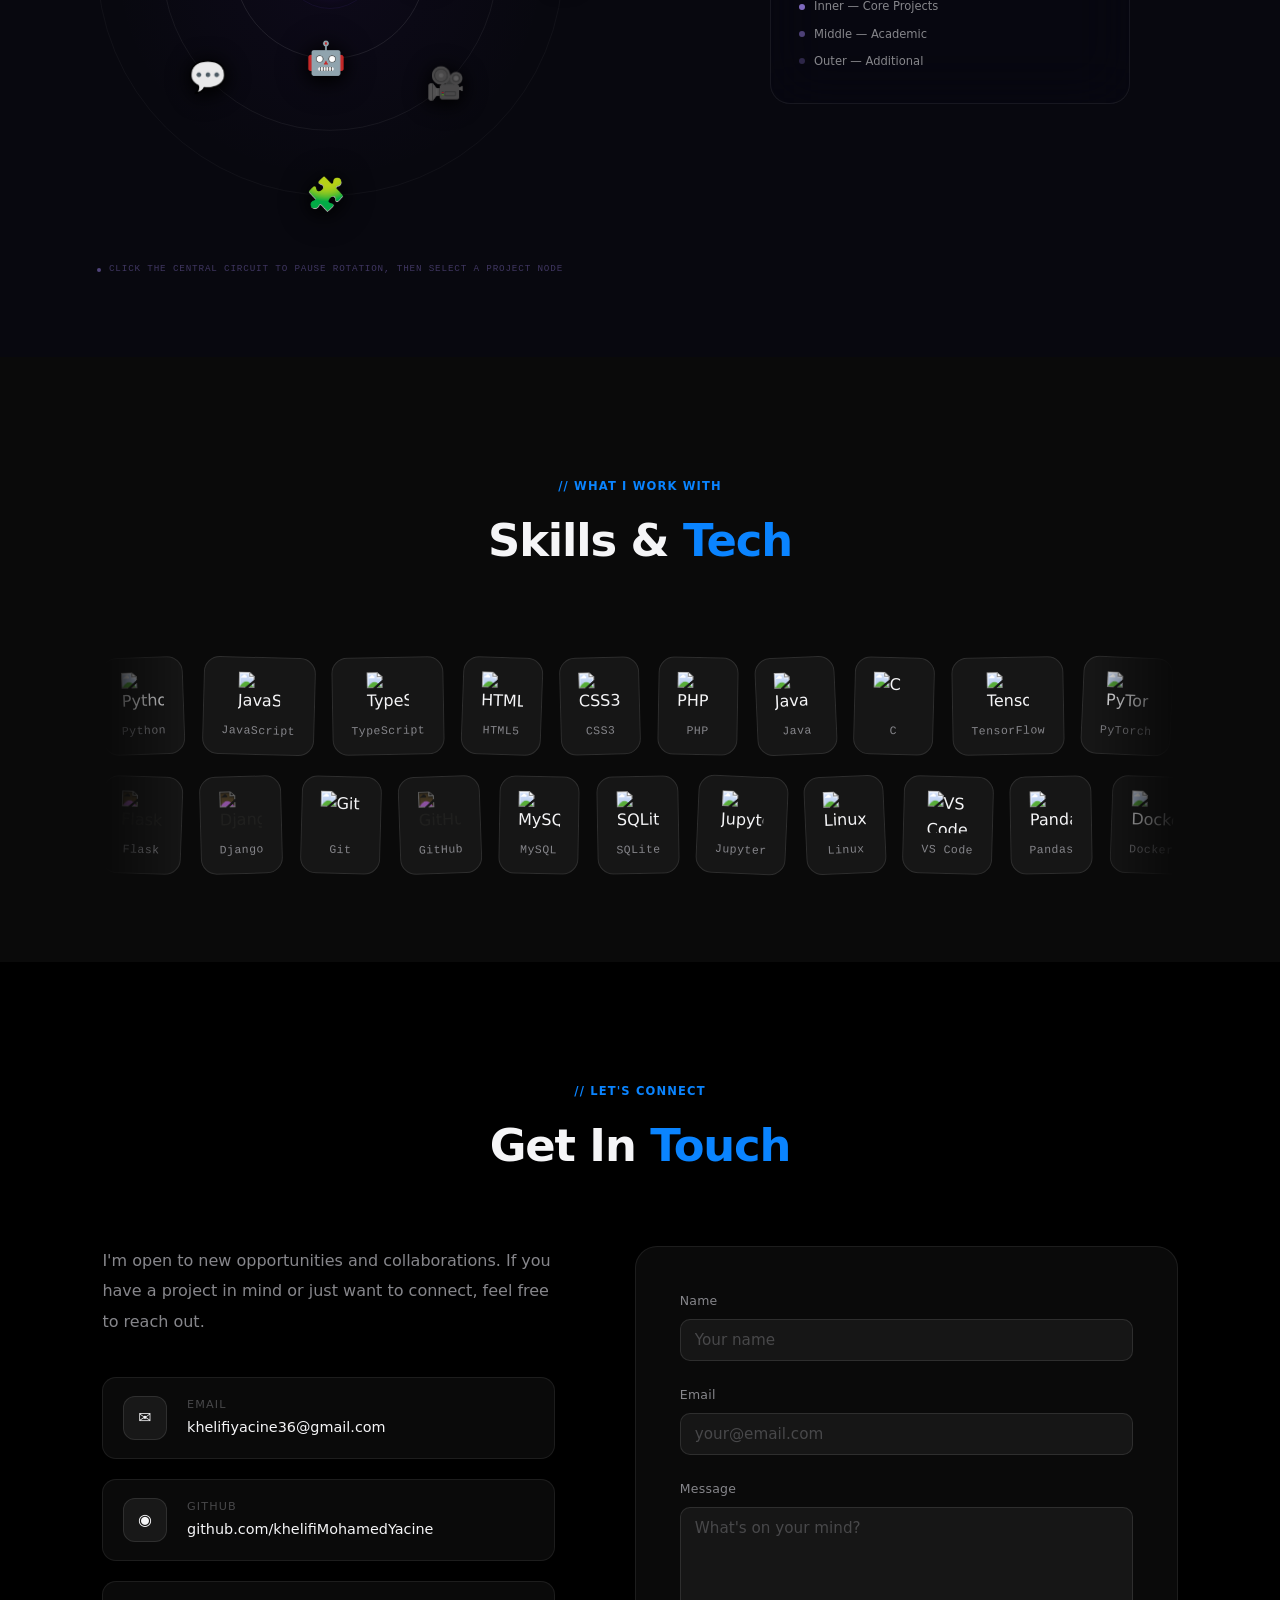
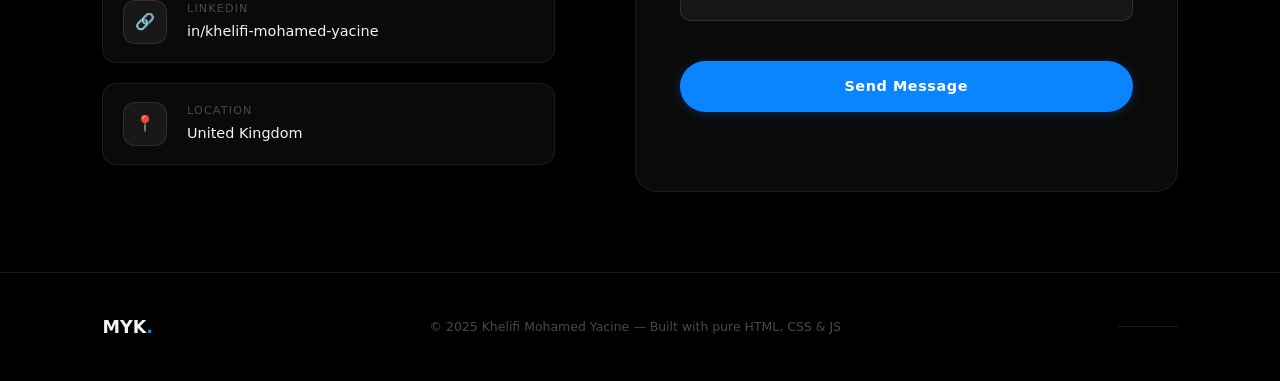
==== commit a529c129: "Remove scroll hint buttons; redesign personal cards for mobile Scroll hints: - Delete particle-scrol" ====
--- a/index.html
+++ b/index.html
@@ -15,10 +15,6 @@
   <!-- ─── Particle Intro (top of page, inline) ─────────── -->
   <section id="particle-intro">
     <canvas id="particle-canvas"></canvas>
-    <a href="#hero" class="particle-scroll-hint" aria-label="Scroll down">
-      <div class="scroll-mouse"><div class="scroll-dot"></div></div>
-      <span>Scroll</span>
-    </a>
   </section>
 
   <!-- ─── Navigation ─────────────────────────────────── -->
@@ -196,12 +192,6 @@
 
     </div>
 
-    <a href="#about" class="scroll-hint" aria-label="Scroll down">
-      <div class="scroll-mouse">
-        <div class="scroll-dot"></div>
-      </div>
-      <span>Scroll</span>
-    </a>
   </section>
 
   <!-- ─── About ──────────────────────────────────────── -->
--- a/style.css
+++ b/style.css
@@ -2821,3 +2821,36 @@
   transition: background 0.2s;
 }
 .g4-dot.active { background: #0a84ff; }
+
+/* ── Cards: mobile — right-sized, always-visible text ──────── */
+@media (max-width: 767px) {
+  .g4-header { padding: 0 1.25rem; margin-bottom: 1.5rem; }
+  .g4-track  { padding-left: 1.25rem; }
+  .g4-item   { flex: 0 0 82vw; }
+  .g4-card   {
+    min-height: 20rem;
+    border-radius: 20px;
+    border: 1px solid rgba(255,255,255,0.08);
+  }
+  .g4-card-overlay {
+    background: linear-gradient(
+      to bottom,
+      rgba(0,0,0,0)    0%,
+      rgba(0,0,0,0.22) 38%,
+      rgba(0,0,0,0.88) 68%,
+      rgba(0,0,0,0.97) 100%
+    );
+  }
+  .g4-card-text {
+    opacity: 0.85;
+    max-height: 5rem;
+    margin: 0;
+    display: -webkit-box;
+    -webkit-line-clamp: 3;
+    -webkit-box-orient: vertical;
+    overflow: hidden;
+  }
+  .g4-card-content { padding: 1rem 1.2rem 1.2rem; gap: 0.5rem; }
+  .g4-card-title   { font-size: 1.05rem; }
+  .bento-extra .bento-item { height: 260px; }
+}
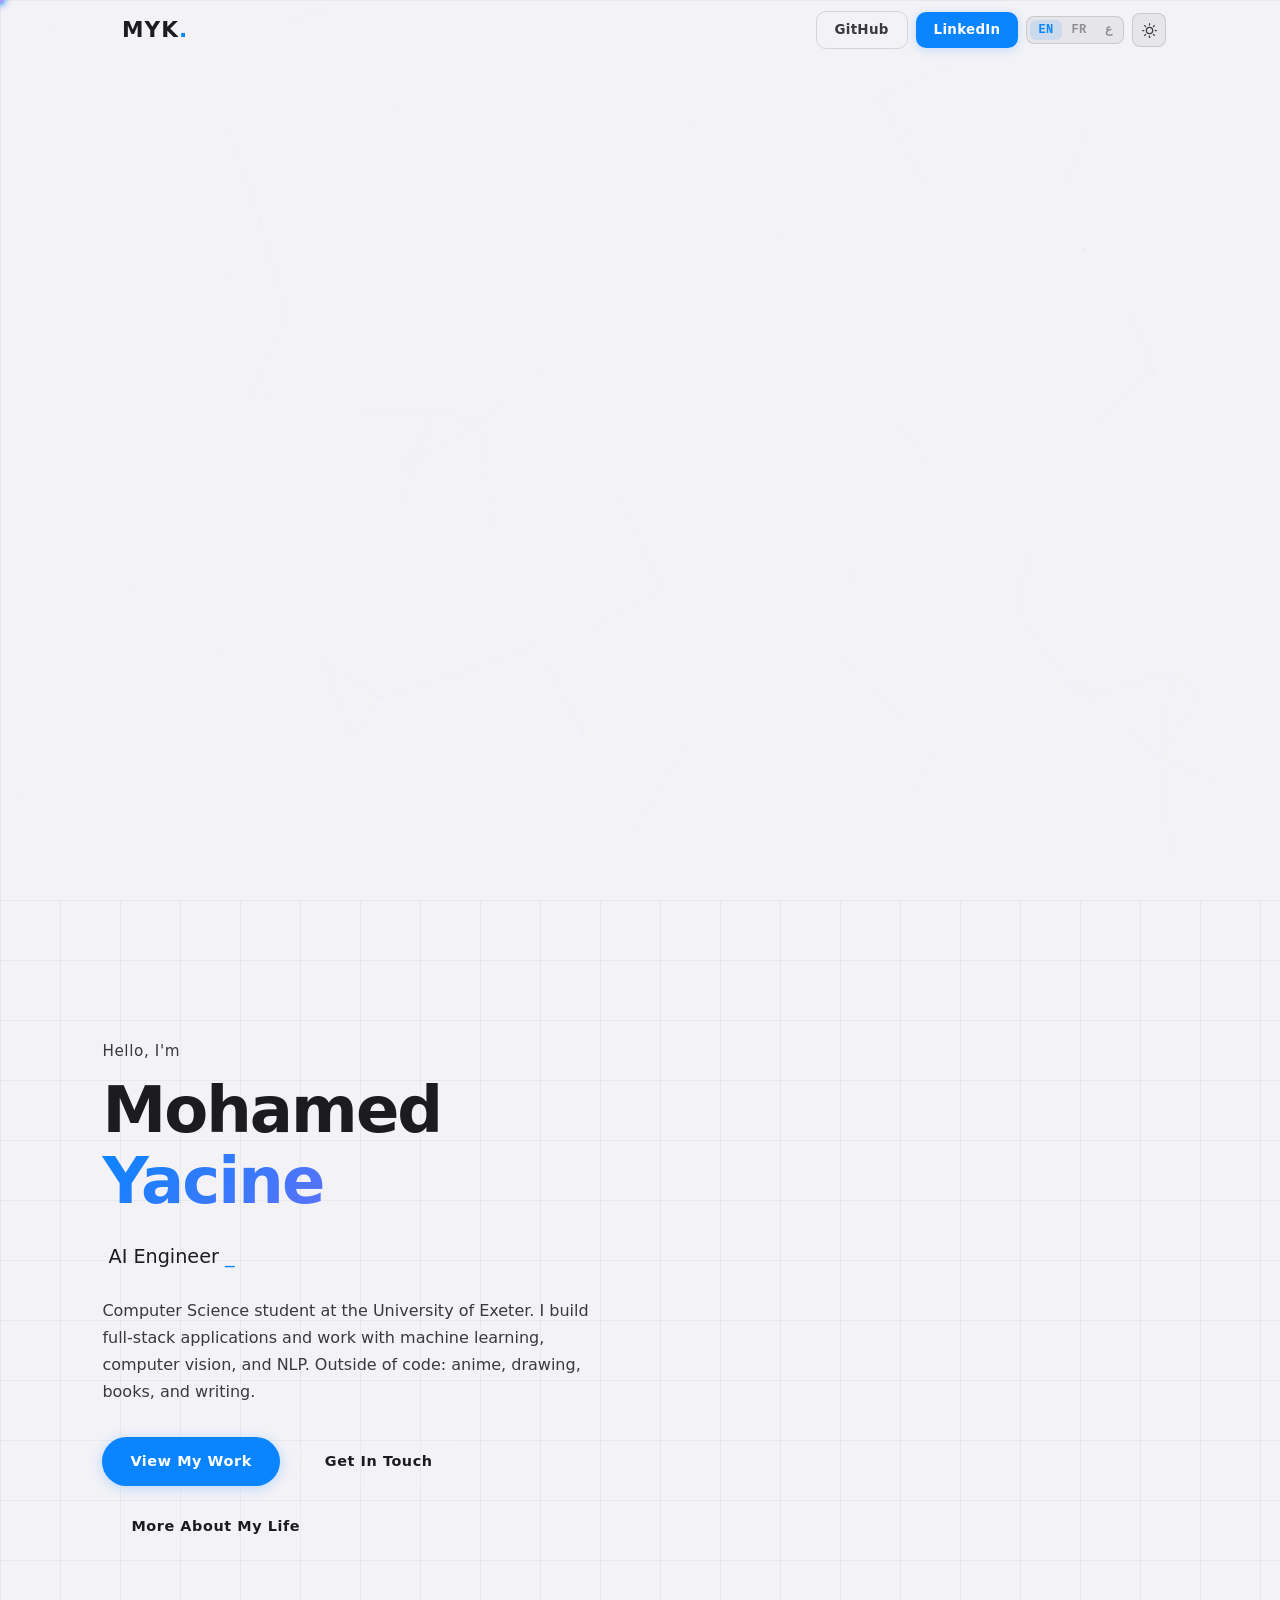
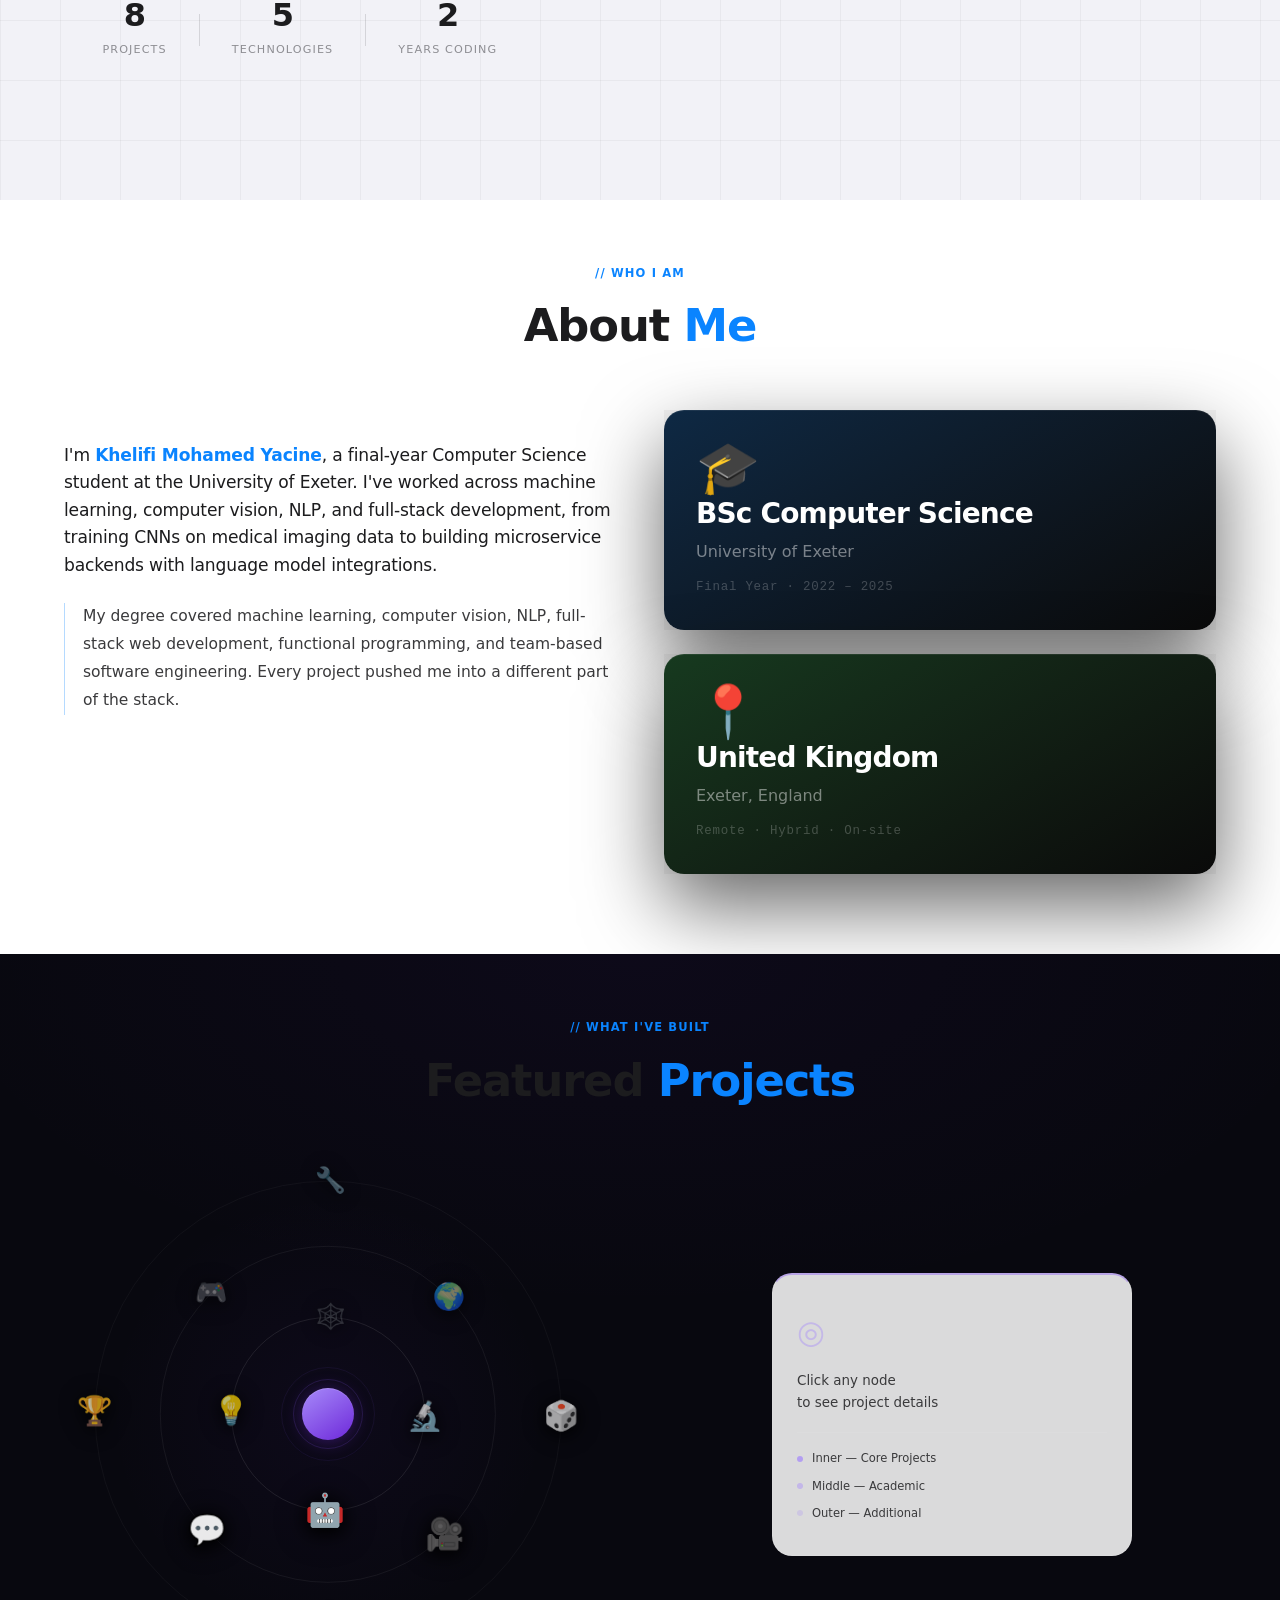
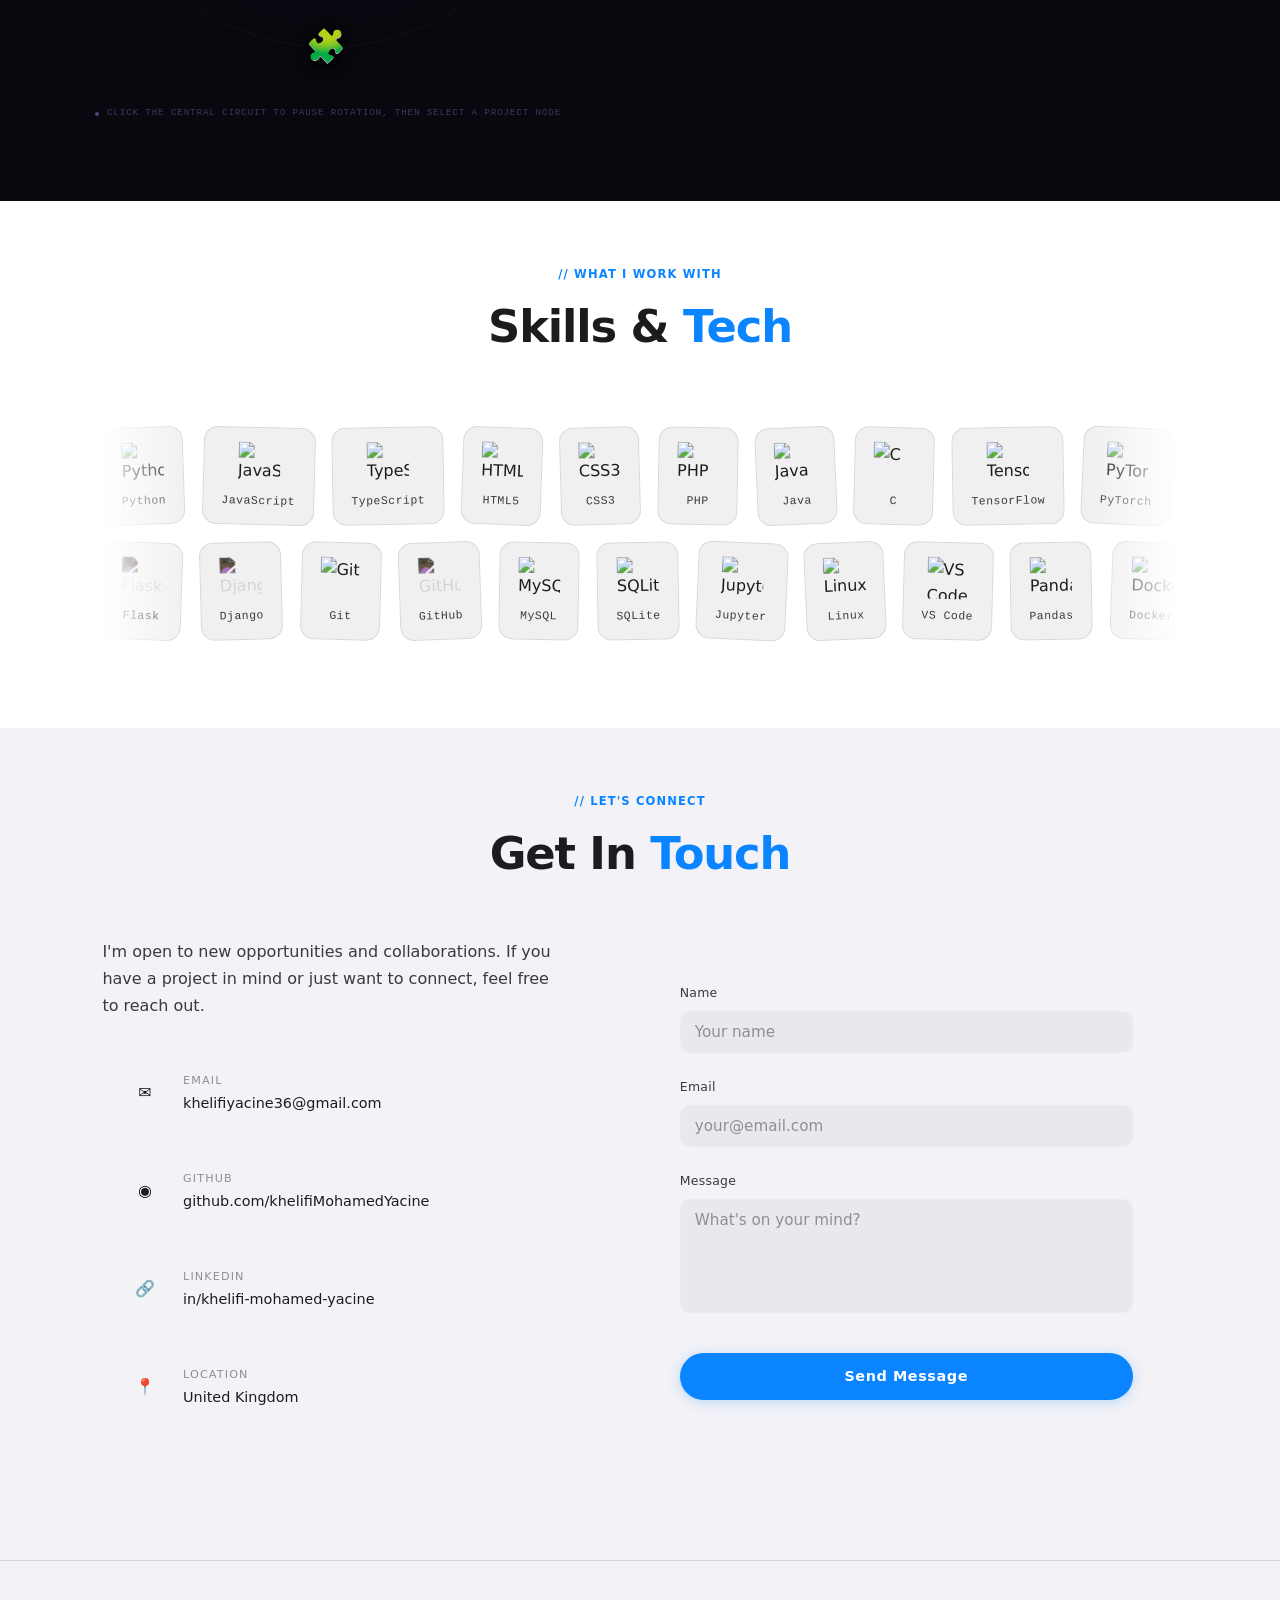
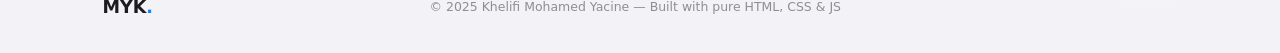
==== commit 4fb8c52b: "feat: add i18n (EN/FR/AR), light/dark theme, and complete personal page translations - Add i18n.js w" ====
--- a/index.html
+++ b/index.html
@@ -1,3 +1,4 @@
+
 <!DOCTYPE html>
 <html lang="en">
 <head>
@@ -21,71 +22,24 @@
   <header id="navbar">
     <div class="nav-inner">
 
-      <!-- Left: logo + desktop links -->
+      <!-- Left: logo only -->
       <div class="nav-left">
         <a href="#particle-intro" class="nav-logo">MYK<span class="logo-dot">.</span></a>
-
-        <nav class="nav-desktop" aria-label="Primary">
-          <ul class="nav-links">
-            <li><a href="#hero"     class="nav-link">Home</a></li>
-            <li><a href="#about"    class="nav-link">About</a></li>
-
-            <!-- Projects dropdown -->
-            <li class="nav-has-dropdown">
-              <button class="nav-link nav-dropdown-btn" aria-haspopup="true" aria-expanded="false">
-                Projects
-                <svg class="nav-chevron" viewBox="0 0 12 8" fill="none" stroke="currentColor" stroke-width="2" stroke-linecap="round">
-                  <path d="M1 1l5 5 5-5"/>
-                </svg>
-              </button>
-              <div class="nav-dropdown" role="menu">
-                <div class="nav-dropdown-grid">
-                  <a href="project.html?id=brain-tumor" class="nav-dropdown-link" role="menuitem">
-                    <span class="nav-dd-icon">&#x1F9E0;</span>
-                    <span class="nav-dd-text">
-                      <strong>AI &amp; ML</strong>
-                      <span>Brain tumors, vision, LLMs</span>
-                    </span>
-                  </a>
-                  <a href="project.html?id=syntax-squad" class="nav-dropdown-link" role="menuitem">
-                    <span class="nav-dd-icon">&#x1F310;</span>
-                    <span class="nav-dd-text">
-                      <strong>Web Dev</strong>
-                      <span>Django, Flask, PHP</span>
-                    </span>
-                  </a>
-                  <a href="project.html?id=sentiment-analysis" class="nav-dropdown-link" role="menuitem">
-                    <span class="nav-dd-icon">&#x1F4CA;</span>
-                    <span class="nav-dd-text">
-                      <strong>NLP</strong>
-                      <span>Sentiment, text mining</span>
-                    </span>
-                  </a>
-                  <a href="project.html?id=logic-programming" class="nav-dropdown-link" role="menuitem">
-                    <span class="nav-dd-icon">&#x2699;&#xFE0F;</span>
-                    <span class="nav-dd-text">
-                      <strong>Systems</strong>
-                      <span>Haskell, Prolog, game dev</span>
-                    </span>
-                  </a>
-                </div>
-                <div class="nav-dropdown-footer">
-                  <span>12 projects total &mdash;</span>
-                  <a href="#projects" class="nav-dropdown-all">View all &rarr;</a>
-                </div>
-              </div>
-            </li>
-
-            <li><a href="#skills"   class="nav-link">Skills</a></li>
-            <li><a href="#contact"  class="nav-link">Contact</a></li>
-          </ul>
-        </nav>
       </div>
 
       <!-- Right: CTA buttons + hamburger -->
       <div class="nav-right">
         <a href="https://github.com/khelifiMohamedYacine" target="_blank" rel="noopener" class="nav-cta nav-cta-ghost">GitHub</a>
         <a href="https://linkedin.com/in/khelifi-mohamed-yacine-917382293" target="_blank" rel="noopener" class="nav-cta nav-cta-primary">LinkedIn</a>
+        <div class="lang-switcher">
+          <button class="lang-btn active" data-lang="en">EN</button>
+          <button class="lang-btn" data-lang="fr">FR</button>
+          <button class="lang-btn" data-lang="ar">ع</button>
+        </div>
+        <button class="theme-toggle" aria-label="Toggle theme">
+          <svg class="icon-moon" viewBox="0 0 24 24" fill="none" stroke="currentColor" stroke-width="2" stroke-linecap="round" stroke-linejoin="round"><path d="M21 12.79A9 9 0 1 1 11.21 3 7 7 0 0 0 21 12.79z"/></svg>
+          <svg class="icon-sun"  viewBox="0 0 24 24" fill="none" stroke="currentColor" stroke-width="2" stroke-linecap="round" stroke-linejoin="round"><circle cx="12" cy="12" r="5"/><line x1="12" y1="1" x2="12" y2="3"/><line x1="12" y1="21" x2="12" y2="23"/><line x1="4.22" y1="4.22" x2="5.64" y2="5.64"/><line x1="18.36" y1="18.36" x2="19.78" y2="19.78"/><line x1="1" y1="12" x2="3" y2="12"/><line x1="21" y1="12" x2="23" y2="12"/><line x1="4.22" y1="19.78" x2="5.64" y2="18.36"/><line x1="18.36" y1="5.64" x2="19.78" y2="4.22"/></svg>
+        </button>
         <button class="nav-toggle" aria-label="Toggle menu" aria-expanded="false" aria-controls="mobile-menu">
           <!-- Animated hamburger → X (ported from MenuToggleIcon) -->
           <svg class="nav-toggle-icon" viewBox="0 0 32 32" fill="none"
@@ -99,27 +53,23 @@
       </div>
     </div>
 
-    <!-- Mobile menu panel -->
+    <!-- Mobile menu panel (simplified) -->
     <div class="mobile-menu" id="mobile-menu" aria-hidden="true">
       <div class="mobile-menu-inner">
-        <ul class="mobile-nav-links">
-          <li><a href="#hero"     class="mobile-nav-link">Home</a></li>
-          <li><a href="#about"    class="mobile-nav-link">About</a></li>
-          <li>
-            <span class="mobile-nav-section">Projects</span>
-            <div class="mobile-nav-sub">
-              <a href="project.html?id=brain-tumor" class="mobile-nav-link">AI &amp; ML</a>
-              <a href="project.html?id=syntax-squad" class="mobile-nav-link">Web Dev</a>
-              <a href="project.html?id=sentiment-analysis" class="mobile-nav-link">NLP</a>
-              <a href="project.html?id=logic-programming" class="mobile-nav-link">Systems</a>
-            </div>
-          </li>
-          <li><a href="#skills"   class="mobile-nav-link">Skills</a></li>
-          <li><a href="#contact"  class="mobile-nav-link">Contact</a></li>
-        </ul>
         <div class="mobile-nav-cta">
           <a href="https://github.com/khelifiMohamedYacine" target="_blank" rel="noopener" class="nav-cta nav-cta-ghost" style="width:100%;justify-content:center;">GitHub</a>
           <a href="https://linkedin.com/in/khelifi-mohamed-yacine-917382293" target="_blank" rel="noopener" class="nav-cta nav-cta-primary" style="width:100%;justify-content:center;">LinkedIn</a>
+        </div>
+        <div class="mobile-nav-controls">
+          <div class="lang-switcher">
+            <button class="lang-btn active" data-lang="en">EN</button>
+            <button class="lang-btn" data-lang="fr">FR</button>
+            <button class="lang-btn" data-lang="ar">ع</button>
+          </div>
+          <button class="theme-toggle" aria-label="Toggle theme">
+            <svg class="icon-moon" viewBox="0 0 24 24" fill="none" stroke="currentColor" stroke-width="2" stroke-linecap="round" stroke-linejoin="round"><path d="M21 12.79A9 9 0 1 1 11.21 3 7 7 0 0 0 21 12.79z"/></svg>
+            <svg class="icon-sun"  viewBox="0 0 24 24" fill="none" stroke="currentColor" stroke-width="2" stroke-linecap="round" stroke-linejoin="round"><circle cx="12" cy="12" r="5"/><line x1="12" y1="1" x2="12" y2="3"/><line x1="12" y1="21" x2="12" y2="23"/><line x1="4.22" y1="4.22" x2="5.64" y2="5.64"/><line x1="18.36" y1="18.36" x2="19.78" y2="19.78"/><line x1="1" y1="12" x2="3" y2="12"/><line x1="21" y1="12" x2="23" y2="12"/><line x1="4.22" y1="19.78" x2="5.64" y2="18.36"/><line x1="18.36" y1="5.64" x2="19.78" y2="4.22"/></svg>
+          </button>
         </div>
       </div>
     </div>
@@ -133,7 +83,7 @@
     <div class="hero-content">
 
       <div class="hero-text reveal-right">
-        <p class="hero-greeting">Hello, I'm</p>
+        <p class="hero-greeting" data-i18n="hero.greeting">Hello, I'm</p>
         <h1 class="hero-name">
           <span>Mohamed</span>
           <span class="name-accent">Yacine</span>
@@ -144,33 +94,33 @@
           <span class="cursor-blink">_</span>
           <span class="role-label"> ]</span>
         </div>
-        <p class="hero-bio">
+        <p class="hero-bio" data-i18n="hero.bio">
           Computer Science student at the University of Exeter. I build full-stack applications
           and work with machine learning, computer vision, and NLP.
           Outside of code: anime, drawing, books, and writing.
         </p>
         <div class="hero-cta">
           <a href="#projects" class="btn btn-primary">
-            <span class="btn-text">View My Work</span>
+            <span class="btn-text" data-i18n="hero.work">View My Work</span>
             <span class="btn-shine"></span>
           </a>
-          <a href="#contact" class="btn btn-ghost">Get In Touch</a>
-          <a href="personal.html" class="btn btn-ghost">More About My Life</a>
+          <a href="#contact" class="btn btn-ghost" data-i18n="hero.touch">Get In Touch</a>
+          <a href="personal.html" class="btn btn-ghost" data-i18n="hero.life">More About My Life</a>
         </div>
         <div class="hero-stats">
           <div class="stat">
             <span class="stat-num" data-target="12">0</span>
-            <span class="stat-label">Projects</span>
+            <span class="stat-label" data-i18n="stat.projects">Projects</span>
           </div>
           <div class="stat-divider"></div>
           <div class="stat">
             <span class="stat-num" data-target="8">0</span>
-            <span class="stat-label">Technologies</span>
+            <span class="stat-label" data-i18n="stat.tech">Technologies</span>
           </div>
           <div class="stat-divider"></div>
           <div class="stat">
             <span class="stat-num" data-target="3">0</span>
-            <span class="stat-label">Years Coding</span>
+            <span class="stat-label" data-i18n="stat.years">Years Coding</span>
           </div>
         </div>
       </div>
@@ -197,18 +147,18 @@
   <!-- ─── About ──────────────────────────────────────── -->
   <section id="about">
     <div class="section-header reveal-up">
-      <p class="section-tag">// who I am</p>
-      <h2 class="section-title">About <span class="accent">Me</span></h2>
+      <p class="section-tag" data-i18n="about.tag">// who I am</p>
+      <h2 class="section-title"><span data-i18n="about.h">About</span> <span class="accent" data-i18n="about.accent">Me</span></h2>
     </div>
 
     <div class="about-grid">
       <div class="about-text reveal-left">
-        <p class="about-lead">
+        <p class="about-lead" data-i18n-html="about.lead">
           I'm <strong>Khelifi Mohamed Yacine</strong>, a final-year Computer Science student at the University of Exeter.
           I've worked across machine learning, computer vision, NLP, and full-stack development,
           from training CNNs on medical imaging data to building microservice backends with language model integrations.
         </p>
-        <p class="about-body">
+        <p class="about-body" data-i18n="about.body">
           My degree covered machine learning, computer vision, NLP, full-stack web development,
           functional programming, and team-based software engineering.
           Every project pushed me into a different part of the stack.
@@ -222,9 +172,9 @@
             <div class="info-card-front">
               <span class="card-icon-lg">&#x1F393;</span>
               <div class="card-front-body">
-                <h3 class="card-front-title">BSc Computer Science</h3>
-                <p class="card-front-sub">University of Exeter</p>
-                <p class="card-front-year">Final Year &middot; 2022 – 2025</p>
+                <h3 class="card-front-title" data-i18n="card.degree">BSc Computer Science</h3>
+                <p class="card-front-sub" data-i18n="card.uni">University of Exeter</p>
+                <p class="card-front-year" data-i18n="card.year">Final Year &middot; 2022 – 2025</p>
               </div>
             </div>
             <div class="info-card-back">
@@ -232,8 +182,8 @@
                 <img src="../pics/University-of-Exeter.png" alt="University of Exeter">
               </div>
               <div class="card-back-body">
-                <p class="card-back-headline">University of Exeter</p>
-                <p class="card-back-text">Final year studying Machine Learning, Computer Vision, NLP, Functional Programming, and Software Engineering. Theory and practical systems side by side.</p>
+                <p class="card-back-headline" data-i18n="card.uni">University of Exeter</p>
+                <p class="card-back-text" data-i18n="card.uni.back">Final year studying Machine Learning, Computer Vision, NLP, Functional Programming, and Software Engineering. Theory and practical systems side by side.</p>
               </div>
             </div>
           </div>
@@ -244,9 +194,9 @@
             <div class="info-card-front">
               <span class="card-icon-lg">&#x1F4CD;</span>
               <div class="card-front-body">
-                <h3 class="card-front-title">United Kingdom</h3>
-                <p class="card-front-sub">Exeter, England</p>
-                <p class="card-front-year">Remote &middot; Hybrid &middot; On-site</p>
+                <h3 class="card-front-title" data-i18n="card.location">United Kingdom</h3>
+                <p class="card-front-sub" data-i18n="card.city">Exeter, England</p>
+                <p class="card-front-year" data-i18n="card.avail">Remote &middot; Hybrid &middot; On-site</p>
               </div>
             </div>
             <div class="info-card-back">
@@ -254,8 +204,8 @@
                 <img src="../pics/england.jpg" alt="Exeter, England">
               </div>
               <div class="card-back-body">
-                <p class="card-back-headline">Open to the World</p>
-                <p class="card-back-text">Based in Exeter, UK. Open to remote, hybrid, or on-site roles. I've lived across 5 countries and adjust easily to new team environments.</p>
+                <p class="card-back-headline" data-i18n="card.loc.hl">Open to the World</p>
+                <p class="card-back-text" data-i18n="card.loc.back">Based in Exeter, UK. Open to remote, hybrid, or on-site roles. I've lived across 5 countries and adjust easily to new team environments.</p>
               </div>
             </div>
           </div>
@@ -270,8 +220,8 @@
   <!-- ─── Projects ───────────────────────────────────── -->
   <section id="projects">
     <div class="section-header reveal-up">
-      <p class="section-tag">// what I've built</p>
-      <h2 class="section-title">Featured <span class="accent">Projects</span></h2>
+      <p class="section-tag" data-i18n="proj.tag">// what I've built</p>
+      <h2 class="section-title"><span data-i18n="proj.h">Featured</span> <span class="accent" data-i18n="proj.accent">Projects</span></h2>
     </div>
 
     <!-- ─── Orbital Projects Display ─────────────────────── -->
@@ -298,7 +248,7 @@
       <!-- Notice — below stage, outside rings -->
       <div class="orb-notice" id="orb-notice">
         <span class="orb-notice-dot"></span>
-        Click the central circuit to pause rotation, then select a project node
+        <span data-i18n="orb.notice">Click the central circuit to pause rotation, then select a project node</span>
       </div>
 
       <!-- Side info panel -->
@@ -306,11 +256,11 @@
 
         <div id="orb-panel-idle">
           <div class="orb-idle-icon">&#x25CE;</div>
-          <p class="orb-idle-hint">Click any node<br>to see project details</p>
+          <p class="orb-idle-hint" data-i18n-html="orb.idle">Click any node<br>to see project details</p>
           <div class="orb-ring-legend">
-            <div class="orb-legend-row"><span class="orb-leg-dot r1"></span><span>Inner — Core Projects</span></div>
-            <div class="orb-legend-row"><span class="orb-leg-dot r2"></span><span>Middle — Academic</span></div>
-            <div class="orb-legend-row"><span class="orb-leg-dot r3"></span><span>Outer — Additional</span></div>
+            <div class="orb-legend-row"><span class="orb-leg-dot r1"></span><span data-i18n="orb.r1">Inner — Core Projects</span></div>
+            <div class="orb-legend-row"><span class="orb-leg-dot r2"></span><span data-i18n="orb.r2">Middle — Academic</span></div>
+            <div class="orb-legend-row"><span class="orb-leg-dot r3"></span><span data-i18n="orb.r3">Outer — Additional</span></div>
           </div>
         </div>
 
@@ -324,7 +274,7 @@
           <p class="orb-detail-desc" id="pop-desc">Description.</p>
           <div class="orb-detail-tech" id="pop-tech"></div>
           <a class="btn btn-primary orb-detail-btn" id="pop-link" href="#">
-            <span class="btn-text">View Details &rarr;</span>
+            <span class="btn-text" data-i18n="orb.view">View Details →</span>
             <span class="btn-shine"></span>
           </a>
         </div>
@@ -683,8 +633,8 @@
   <!-- ─── Skills ─────────────────────────────────────── -->
   <section id="skills">
     <div class="section-header reveal-up">
-      <p class="section-tag">// what I work with</p>
-      <h2 class="section-title">Skills &amp; <span class="accent">Tech</span></h2>
+      <p class="section-tag" data-i18n="skills.tag">// what I work with</p>
+      <h2 class="section-title"><span data-i18n="skills.h">Skills &amp; </span><span class="accent" data-i18n="skills.accent">Tech</span></h2>
     </div>
 
     <div class="sticker-wrap reveal-up">
@@ -732,13 +682,13 @@
   <!-- ─── Contact ────────────────────────────────────── -->
   <section id="contact">
     <div class="section-header reveal-up">
-      <p class="section-tag">// let's connect</p>
-      <h2 class="section-title">Get In <span class="accent">Touch</span></h2>
+      <p class="section-tag" data-i18n="contact.tag">// let's connect</p>
+      <h2 class="section-title"><span data-i18n="contact.h">Get In</span> <span class="accent" data-i18n="contact.accent">Touch</span></h2>
     </div>
 
     <div class="contact-grid">
       <div class="contact-info reveal-left">
-        <p class="contact-lead">
+        <p class="contact-lead" data-i18n="contact.lead">
           I'm open to new opportunities and collaborations.
           If you have a project in mind or just want to connect, feel free to reach out.
         </p>
@@ -776,22 +726,22 @@
 
       <form class="contact-form reveal-right" id="contact-form">
         <div class="form-group">
-          <label for="name">Name</label>
-          <input type="text" id="name" name="name" placeholder="Your name" required />
+          <label for="name" data-i18n="contact.name.l">Name</label>
+          <input type="text" id="name" name="name" placeholder="Your name" data-i18n-ph="contact.name.p" required />
           <div class="input-line"></div>
         </div>
         <div class="form-group">
-          <label for="email">Email</label>
-          <input type="email" id="email" name="email" placeholder="your@email.com" required />
+          <label for="email" data-i18n="contact.email.l">Email</label>
+          <input type="email" id="email" name="email" placeholder="your@email.com" data-i18n-ph="contact.email.p" required />
           <div class="input-line"></div>
         </div>
         <div class="form-group">
-          <label for="message">Message</label>
-          <textarea id="message" name="message" rows="5" placeholder="What's on your mind?" required></textarea>
+          <label for="message" data-i18n="contact.msg.l">Message</label>
+          <textarea id="message" name="message" rows="5" placeholder="What's on your mind?" data-i18n-ph="contact.msg.p" required></textarea>
           <div class="input-line"></div>
         </div>
         <button type="submit" class="btn btn-primary form-submit">
-          <span class="btn-text">Send Message</span>
+          <span class="btn-text" data-i18n="contact.send">Send Message</span>
           <span class="btn-shine"></span>
         </button>
         <p class="form-note" id="form-status"></p>
@@ -810,6 +760,7 @@
     </div>
   </footer>
 
+<script src="i18n.js"></script>
 <script src="main.js"></script>
 </body>
 </html>
--- a/style.css
+++ b/style.css
@@ -1,6 +1,6 @@
 /* ─────────────────────────────────────────────────────────
    PORTFOLIO — Khelifi Mohamed Yacine
-   Design: Apple minimalism × Cyberpunk neon
+   Design: Apple minimalism × Cyberpunk neon (refined)
    ───────────────────────────────────────────────────────── */
 
 /* ── Variables — Apple dark design system ──────────────── */
@@ -36,6 +36,18 @@
   --ease-out:    cubic-bezier(0.16, 1, 0.3, 1);
   --ease-spring: cubic-bezier(0.34, 1.56, 0.64, 1);
   --transition:  0.3s var(--ease-out);
+
+  /* Spacing scale (8px base) */
+  --space-1: 4px;
+  --space-2: 8px;
+  --space-3: 16px;
+  --space-4: 24px;
+  --space-5: 32px;
+  --space-6: 40px;
+  --space-7: 48px;
+  --space-8: 64px;
+  --space-9: 80px;
+  --space-10: 96px;
 }
 
 /* ── Reset ──────────────────────────────────────────────── */
@@ -69,13 +81,13 @@
 }
 .particle-scroll-hint {
   position: absolute;
-  bottom: 40px;
+  bottom: var(--space-5);
   left: 50%;
   transform: translateX(-50%);
   display: flex;
   flex-direction: column;
   align-items: center;
-  gap: 8px;
+  gap: var(--space-2);
   color: rgba(255,255,255,0.25);
   font-family: var(--font-mono);
   font-size: 0.7rem;
@@ -146,7 +158,6 @@
   border-bottom-color: var(--border);
 }
 
-/* Inner container — matches header-3 max-w-5xl */
 .nav-inner {
   display: flex;
   align-items: center;
@@ -154,14 +165,13 @@
   height: 60px;
   max-width: 1100px;
   margin: 0 auto;
-  padding: 0 24px;
-}
-
-/* Left cluster */
+  padding: 0 var(--space-4);
+}
+
 .nav-left {
   display: flex;
   align-items: center;
-  gap: 24px;
+  gap: var(--space-4);
 }
 
 .nav-logo {
@@ -169,14 +179,13 @@
   font-weight: 700;
   letter-spacing: 0.05em;
   color: var(--text);
-  padding: 6px 8px;
-  border-radius: 8px;
+  padding: 6px var(--space-2);
+  border-radius: var(--radius-sm);
   transition: background var(--transition);
 }
 .nav-logo:hover { background: var(--surface2); }
 .logo-dot { color: var(--blue); }
 
-/* Desktop nav */
 .nav-desktop { display: flex; }
 .nav-links {
   display: flex;
@@ -184,16 +193,15 @@
   gap: 2px;
 }
 
-/* Plain nav links */
 .nav-link {
   display: inline-flex;
   align-items: center;
-  gap: 4px;
+  gap: var(--space-1);
   padding: 6px 12px;
   font-size: 0.875rem;
   font-weight: 500;
   color: var(--text-dim);
-  border-radius: 8px;
+  border-radius: var(--radius-sm);
   transition: background var(--transition), color var(--transition);
   background: none;
   border: none;
@@ -204,7 +212,6 @@
 .nav-link:hover   { background: var(--surface2); color: var(--text); }
 .nav-link.active  { color: var(--blue); }
 
-/* Chevron in dropdown trigger */
 .nav-chevron {
   width: 10px; height: 10px;
   transition: transform 0.25s ease;
@@ -212,20 +219,19 @@
 }
 .nav-has-dropdown.open .nav-chevron { transform: rotate(180deg); }
 
-/* Dropdown container */
 .nav-has-dropdown { position: relative; }
 .nav-dropdown {
   position: absolute;
-  top: calc(100% + 8px);
+  top: calc(100% + var(--space-2));
   left: 50%;
   transform: translateX(-50%) translateY(-6px);
   min-width: 340px;
   background: rgba(8,8,22,0.97);
   backdrop-filter: blur(24px);
   border: 1px solid var(--border);
-  border-radius: 14px;
+  border-radius: var(--radius);
   padding: 12px;
-  box-shadow: 0 16px 48px rgba(0,0,0,0.5), 0 0 0 1px rgba(255,255,255,0.04);
+  box-shadow: 0 var(--space-5) var(--space-7) rgba(0,0,0,0.5), 0 0 0 1px rgba(255,255,255,0.04);
   opacity: 0;
   pointer-events: none;
   transition: opacity 0.2s ease, transform 0.2s ease;
@@ -237,11 +243,10 @@
   transform: translateX(-50%) translateY(0);
 }
 
-/* Dropdown 2-col grid */
 .nav-dropdown-grid {
   display: grid;
   grid-template-columns: 1fr 1fr;
-  gap: 4px;
+  gap: var(--space-1);
   margin-bottom: 10px;
 }
 .nav-dropdown-link {
@@ -249,7 +254,7 @@
   align-items: center;
   gap: 10px;
   padding: 10px;
-  border-radius: 10px;
+  border-radius: var(--radius-sm);
   transition: background var(--transition);
   text-decoration: none;
 }
@@ -259,7 +264,7 @@
   display: flex; align-items: center; justify-content: center;
   background: var(--surface2);
   border: 1px solid var(--border);
-  border-radius: 8px;
+  border-radius: var(--radius-sm);
   font-size: 1rem;
   flex-shrink: 0;
 }
@@ -296,21 +301,19 @@
 }
 .nav-dropdown-all:hover { color: var(--text); }
 
-/* Right cluster */
 .nav-right {
   display: flex;
   align-items: center;
-  gap: 8px;
-}
-
-/* Nav CTA buttons */
+  gap: var(--space-2);
+}
+
 .nav-cta {
   display: inline-flex;
   align-items: center;
   justify-content: center;
   gap: 6px;
   padding: 7px 18px;
-  border-radius: 8px;
+  border-radius: var(--radius-sm);
   font-size: 0.84rem;
   font-weight: 600;
   letter-spacing: 0.02em;
@@ -338,18 +341,17 @@
   box-shadow: 0 2px 10px rgba(10,132,255,0.2);
 }
 .nav-cta-primary:hover {
-  box-shadow: 0 4px 18px rgba(10,132,255,0.35);
+  box-shadow: 0 var(--space-1) 18px rgba(10,132,255,0.35);
   transform: translateY(-1px);
   background: #1a8fff;
 }
 
-/* Hamburger toggle (animated SVG — ported from MenuToggleIcon) */
 .nav-toggle {
   display: none;
   align-items: center;
   justify-content: center;
   width: 44px; height: 44px;
-  border-radius: 10px;
+  border-radius: var(--radius-sm);
   border: 1px solid rgba(255,255,255,0.15);
   background: rgba(255,255,255,0.04);
   color: var(--text);
@@ -399,14 +401,14 @@
   flex-direction: column;
   justify-content: space-between;
   height: 100%;
-  padding: 24px 24px 40px;
+  padding: var(--space-4) var(--space-4) var(--space-5);
   overflow-y: auto;
 }
 .mobile-nav-links {
   display: flex;
   flex-direction: column;
-  gap: 4px;
-  margin-bottom: 32px;
+  gap: var(--space-1);
+  margin-bottom: var(--space-5);
 }
 .mobile-nav-link {
   display: block;
@@ -434,8 +436,8 @@
   padding-left: 12px;
   border-left: 1px solid var(--border);
   margin-left: 18px;
-  margin-top: 4px;
-  margin-bottom: 4px;
+  margin-top: var(--space-1);
+  margin-bottom: var(--space-1);
 }
 .mobile-nav-cta {
   display: flex;
@@ -447,11 +449,11 @@
 section {
   position: relative;
   z-index: 1;
-  padding: 120px 8% 80px;
+  padding: var(--space-8) 8% var(--space-9);
 }
 .section-header {
   text-align: center;
-  margin-bottom: 64px;
+  margin-bottom: var(--space-7);
 }
 .section-tag {
   font-family: var(--font-sans);
@@ -459,7 +461,7 @@
   font-weight: 600;
   color: var(--blue);
   letter-spacing: 0.1em;
-  margin-bottom: 10px;
+  margin-bottom: var(--space-2);
   text-transform: uppercase;
 }
 .section-title {
@@ -475,8 +477,8 @@
   display: inline-flex;
   align-items: center;
   justify-content: center;
-  gap: 8px;
-  padding: 14px 32px;
+  gap: var(--space-2);
+  padding: 12px 28px;
   border-radius: 50px;
   font-size: 0.9rem;
   font-weight: 600;
@@ -522,20 +524,17 @@
   align-items: center;
   justify-content: center;
   padding: 0 8%;
-  overflow: hidden;
 }
 .hero-content {
   display: flex;
   align-items: center;
-  gap: 80px;
+  gap: var(--space-9);
   max-width: 1200px;
   width: 100%;
   position: relative;
   z-index: 3;
 }
 
-
-/* Avatar */
 .avatar-wrapper {
   position: relative;
   flex-shrink: 0;
@@ -545,7 +544,7 @@
 .avatar {
   width: 220px;
   height: 220px;
-  border-radius: 20px;
+  border-radius: var(--radius-lg);
   object-fit: cover;
   object-position: center top;
   position: absolute;
@@ -559,7 +558,7 @@
   top: 50%; left: 50%;
   transform: translate(-50%, -50%);
   width: 200px; height: 200px;
-  border-radius: 24px;
+  border-radius: var(--radius-lg);
   background: radial-gradient(circle, rgba(10,132,255,0.18), rgba(191,90,242,0.12), transparent 70%);
   filter: blur(32px);
   animation: pulse-glow 4s ease-in-out infinite;
@@ -610,10 +609,8 @@
   background: rgba(255,255,255,0.75);
   box-shadow: 0 0 8px rgba(255,255,255,0.5);
 }
-/* corner brackets hidden for clean Apple look */
 .avatar-corner { display: none; }
 
-/* 3D Model-Viewer Avatar */
 .avatar-3d-wrap {
   flex-shrink: 0;
   order: 2;
@@ -621,9 +618,8 @@
   align-items: center;
   justify-content: center;
 }
-.avatar-mobile { display: none; }
-
-/* Hero Text */
+.avatar-mobile { display: none !important; }
+
 .hero-text { flex: 1; }
 .hero-greeting {
   font-family: var(--font-sans);
@@ -637,8 +633,8 @@
   font-size: clamp(2.5rem, 5vw, 4.5rem);
   font-weight: 800;
   letter-spacing: -0.03em;
-  line-height: 1.05;
-  margin-bottom: 20px;
+  line-height: 1.1;
+  margin-bottom: var(--space-3);
   display: flex;
   flex-direction: column;
 }
@@ -650,10 +646,10 @@
 }
 .hero-role-line {
   font-family: var(--font-sans);
-  font-size: 1.1rem;
+  font-size: 1.2rem;
   font-weight: 500;
   color: var(--text-dim);
-  margin-bottom: 24px;
+  margin-bottom: var(--space-4);
   min-height: 1.5rem;
 }
 .role-label { opacity: 0; width: 0; overflow: hidden; display: inline-block; }
@@ -669,20 +665,20 @@
 .hero-bio {
   font-size: 1rem;
   color: var(--text-dim);
-  line-height: 1.8;
+  line-height: 1.7;
   max-width: 520px;
-  margin-bottom: 36px;
+  margin-bottom: var(--space-5);
 }
 .hero-cta {
   display: flex;
-  gap: 16px;
+  gap: var(--space-3);
   flex-wrap: wrap;
-  margin-bottom: 48px;
+  margin-bottom: var(--space-7);
 }
 .hero-stats {
   display: flex;
   align-items: center;
-  gap: 32px;
+  gap: var(--space-5);
 }
 .stat { text-align: center; }
 .stat-num {
@@ -691,7 +687,7 @@
   font-weight: 700;
   color: var(--text);
   line-height: 1;
-  margin-bottom: 4px;
+  margin-bottom: var(--space-1);
   letter-spacing: -0.02em;
 }
 .stat-label {
@@ -702,20 +698,19 @@
 }
 .stat-divider {
   width: 1px;
-  height: 40px;
+  height: var(--space-5);
   background: var(--border);
 }
 
-/* Scroll hint */
 .scroll-hint {
   position: absolute;
-  bottom: 40px;
+  bottom: var(--space-5);
   left: 50%;
   transform: translateX(-50%);
   display: flex;
   flex-direction: column;
   align-items: center;
-  gap: 8px;
+  gap: var(--space-2);
   color: var(--text-muted);
   font-size: 0.7rem;
   letter-spacing: 0.15em;
@@ -747,21 +742,20 @@
 }
 
 /* ── About ────────────────────────────────────────────── */
-#about { background: var(--bg2); padding-left: 64px; padding-right: 64px; }
+#about { background: var(--bg2); padding-left: var(--space-8); padding-right: var(--space-8); }
 .about-grid {
   display: grid;
   grid-template-columns: 1fr 1fr;
-  gap: 60px;
+  gap: var(--space-7);
   align-items: start;
 }
-.about-text { padding-top: 40px; }
-
-/* ── Lead paragraph ─────────────────────────────────────── */
+.about-text { padding-top: var(--space-5); }
+
 .about-lead {
   font-size: 1.07rem;
   color: var(--text);
-  line-height: 1.85;
-  margin-bottom: 1.8rem;
+  line-height: 1.6;
+  margin-bottom: var(--space-4);
   letter-spacing: -0.01em;
 }
 .about-lead strong {
@@ -769,33 +763,31 @@
   font-weight: 700;
 }
 
-/* ── Body paragraphs ─────────────────────────────────────── */
 .about-body {
   position: relative;
   padding-left: 18px;
   border-left: 1.5px solid rgba(10,132,255,0.3);
   color: var(--text-dim);
-  line-height: 1.9;
+  line-height: 1.8;
   font-size: 0.97rem;
-  margin-bottom: 1.5rem;
+  margin-bottom: var(--space-4);
   transition: border-color 0.3s;
 }
 .about-body:hover {
   border-color: rgba(10,132,255,0.7);
 }
 
-/* ── Blockquote ─────────────────────────────────────────── */
 .about-quote {
   position: relative;
-  margin: 2rem 0;
-  padding: 22px 24px 22px 30px;
+  margin: var(--space-5) 0;
+  padding: var(--space-4) var(--space-4) var(--space-4) var(--space-5);
   background: rgba(10,132,255,0.04);
   border-left: 2px solid var(--blue);
-  border-radius: 0 14px 14px 0;
+  border-radius: 0 var(--radius) var(--radius) 0;
   font-style: italic;
   font-size: 1.05rem;
   color: var(--text);
-  line-height: 1.7;
+  line-height: 1.6;
   letter-spacing: -0.01em;
 }
 .about-quote::before {
@@ -817,15 +809,14 @@
   flex-wrap: wrap;
   justify-content: center;
   gap: 12px;
-  margin-top: 28px;
-}
-
-/* ── Tags ───────────────────────────────────────────────── */
+  margin-top: var(--space-4);
+}
+
 .about-tags {
   display: flex;
   flex-wrap: wrap;
-  gap: 8px;
-  margin-top: 28px;
+  gap: var(--space-2);
+  margin-top: var(--space-4);
 }
 .tag {
   padding: 5px 14px;
@@ -846,10 +837,9 @@
 .about-cards {
   display: grid;
   grid-template-columns: 1fr;
-  gap: 24px;
-}
-
-/* ── Flip card wrapper ──────────────────────────────────── */
+  gap: var(--space-4);
+}
+
 .info-card {
   perspective: 1400px;
   height: 220px;
@@ -866,23 +856,21 @@
   transform: rotateY(180deg);
 }
 
-/* ── Shared face ────────────────────────────────────────── */
 .info-card-front,
 .info-card-back {
   position: absolute;
   inset: 0;
-  border-radius: 24px;
+  border-radius: var(--radius-lg);
   backface-visibility: hidden;
   -webkit-backface-visibility: hidden;
   overflow: hidden;
 }
 
-/* ── Front — dark premium gradient ─────────────────────── */
 .info-card-front {
   display: flex;
   flex-direction: column;
   justify-content: space-between;
-  padding: 40px;
+  padding: var(--space-5);
   background: linear-gradient(
     150deg,
     color-mix(in srgb, var(--card-accent) 22%, #0f0f0f) 0%,
@@ -890,7 +878,7 @@
   );
   box-shadow:
     0 1px 0 rgba(255,255,255,0.07) inset,
-    0 32px 80px rgba(0,0,0,0.6);
+    0 var(--space-5) var(--space-9) rgba(0,0,0,0.6);
 }
 .card-icon-lg {
   font-size: 3.2rem;
@@ -899,7 +887,7 @@
 .card-front-body {
   display: flex;
   flex-direction: column;
-  gap: 8px;
+  gap: var(--space-2);
 }
 .card-front-title {
   font-size: 1.75rem;
@@ -921,13 +909,12 @@
   margin-top: 6px;
 }
 
-/* ── Back — Apple white ─────────────────────────────────── */
 .info-card-back {
   transform: rotateY(180deg);
   display: flex;
   flex-direction: row;
   background: #ffffff;
-  box-shadow: 0 24px 60px rgba(0,0,0,0.18);
+  box-shadow: 0 var(--space-4) var(--space-7) rgba(0,0,0,0.18);
 }
 
 .card-back-logo {
@@ -938,14 +925,14 @@
   padding: 0;
   border-right: 1px solid rgba(0,0,0,0.07);
   overflow: hidden;
-  border-radius: 24px 0 0 24px;
+  border-radius: var(--radius-lg) 0 0 var(--radius-lg);
 }
 .card-back-logo img {
   width: 100%;
   height: 100%;
   object-fit: contain;
   object-position: center;
-  padding: 24px 28px;
+  padding: var(--space-4) var(--space-5);
   display: block;
 }
 .card-back-logo--location {
@@ -967,7 +954,7 @@
   flex-direction: column;
   justify-content: center;
   gap: 10px;
-  padding: 28px 32px;
+  padding: var(--space-4) var(--space-5);
 }
 .card-back-headline {
   font-size: 0.72rem;
@@ -979,33 +966,7 @@
 .card-back-text {
   font-size: 0.88rem;
   color: #6e6e73;
-  line-height: 1.7;
-}
-
-/* legacy — keep for other usages */
-.card-icon {
-  font-size: 1.5rem;
-  flex-shrink: 0;
-  margin-top: 2px;
-}
-.card-content h4 {
-  font-size: 0.75rem;
-  font-weight: 600;
-  color: var(--text-muted);
-  letter-spacing: 0.1em;
-  text-transform: uppercase;
-  margin-bottom: 6px;
-}
-.card-content p {
-  font-size: 0.95rem;
-  font-weight: 600;
-  color: var(--text);
-  margin-bottom: 2px;
-}
-.card-sub {
-  font-size: 0.78rem !important;
-  font-weight: 400 !important;
-  color: var(--text-muted) !important;
+  line-height: 1.6;
 }
 
 /* ── Projects ─────────────────────────────────────────── */
@@ -1013,18 +974,18 @@
   background:
     radial-gradient(ellipse 80% 60% at 50% 0%, rgba(109,40,217,0.05) 0%, transparent 70%),
     #08080f;
-  padding-left: 40px;
-  padding-right: 40px;
+  padding-left: var(--space-5);
+  padding-right: var(--space-5);
 }
 .filter-bar {
   display: flex;
   justify-content: center;
   gap: 12px;
   flex-wrap: wrap;
-  margin-bottom: 56px;
+  margin-bottom: var(--space-7);
 }
 .filter-btn {
-  padding: 8px 24px;
+  padding: var(--space-2) var(--space-4);
   border-radius: 50px;
   font-size: 0.8rem;
   font-weight: 600;
@@ -1043,7 +1004,7 @@
 .projects-grid {
   display: grid;
   grid-template-columns: repeat(3, 1fr);
-  gap: 24px;
+  gap: var(--space-4);
 }
 .project-card {
   position: relative;
@@ -1051,7 +1012,7 @@
   border: 1px solid var(--border);
   border-top: 2px solid transparent;
   border-radius: var(--radius-lg);
-  padding: 32px;
+  padding: var(--space-5);
   overflow: hidden;
   transition: all var(--transition);
   cursor: default;
@@ -1078,7 +1039,6 @@
   box-shadow: 0 12px 40px rgba(0,0,0,0.4);
 }
 .project-card:hover::before { opacity: 1; }
-.card-glow { display: none; }
 .card-number {
   font-family: var(--font-mono);
   font-size: 0.7rem;
@@ -1111,14 +1071,14 @@
 .card-desc {
   font-size: 0.875rem;
   color: var(--text-dim);
-  line-height: 1.75;
-  margin-bottom: 20px;
+  line-height: 1.7;
+  margin-bottom: var(--space-3);
 }
 .card-highlights {
   display: flex;
   flex-direction: column;
   gap: 6px;
-  margin-bottom: 20px;
+  margin-bottom: var(--space-3);
 }
 .highlight {
   font-size: 0.78rem;
@@ -1128,8 +1088,8 @@
 .card-tech {
   display: flex;
   flex-wrap: wrap;
-  gap: 8px;
-  margin-bottom: 20px;
+  gap: var(--space-2);
+  margin-bottom: var(--space-3);
 }
 .tech-tag {
   padding: 4px 10px;
@@ -1156,7 +1116,7 @@
 
 .card-footer {
   margin-top: auto;
-  padding-top: 16px;
+  padding-top: var(--space-3);
 }
 .card-detail-link {
   display: inline-flex;
@@ -1179,7 +1139,6 @@
   text-shadow: 0 0 12px var(--purple-glow);
 }
 
-/* Hidden cards (filter) */
 .project-card.hidden {
   display: none;
 }
@@ -1188,10 +1147,10 @@
 #skills { background: var(--bg2); }
 .sticker-wrap {
   overflow: hidden;
-  padding: 16px 0 8px;
+  padding: var(--space-3) 0 var(--space-2);
   display: flex;
   flex-direction: column;
-  gap: 20px;
+  gap: var(--space-3);
   mask-image: linear-gradient(90deg, transparent 0%, #000 8%, #000 92%, transparent 100%);
   -webkit-mask-image: linear-gradient(90deg, transparent 0%, #000 8%, #000 92%, transparent 100%);
 }
@@ -1218,11 +1177,11 @@
   display: inline-flex;
   flex-direction: column;
   align-items: center;
-  gap: 8px;
+  gap: var(--space-2);
   padding: 14px 18px;
   background: rgba(255,255,255,0.05);
   border: 1.5px solid rgba(255,255,255,0.1);
-  border-radius: 16px;
+  border-radius: var(--radius);
   transform: rotate(var(--r, 0deg));
   transition: transform 0.25s var(--ease-out), box-shadow 0.25s, border-color 0.25s, background 0.25s;
   cursor: default;
@@ -1261,7 +1220,7 @@
   margin-bottom: 1.25rem;
 }
 .travel-languages {
-  margin-bottom: 2.5rem;
+  margin-bottom: var(--space-5);
 }
 .travel-lang-row {
   display: flex;
@@ -1276,7 +1235,7 @@
   padding: 1.1rem 1.6rem;
   background: rgba(255,255,255,0.04);
   border: 1px solid rgba(255,255,255,0.09);
-  border-radius: 14px;
+  border-radius: var(--radius);
   backdrop-filter: blur(20px);
   -webkit-backdrop-filter: blur(20px);
   min-width: 120px;
@@ -1303,7 +1262,7 @@
 .travel-grid {
   display: grid;
   grid-template-columns: repeat(auto-fill, minmax(300px, 1fr));
-  gap: 1.5rem;
+  gap: var(--space-4);
   margin-top: 1.25rem;
 }
 .travel-card {
@@ -1381,15 +1340,14 @@
   line-height: 1.65;
 }
 
-/* ── About personal button ────────────────────────────── */
 .about-personal-btn {
   display: inline-flex;
   align-items: center;
   gap: 0.4rem;
-  margin-top: 1.5rem;
+  margin-top: var(--space-4);
   padding: 0.65rem 1.4rem;
   border: 1px solid rgba(10,132,255,0.4);
-  border-radius: 10px;
+  border-radius: var(--radius-sm);
   color: var(--blue);
   font-size: 0.9rem;
   font-weight: 600;
@@ -1410,7 +1368,7 @@
 .contact-grid {
   display: grid;
   grid-template-columns: 1fr 1.2fr;
-  gap: 80px;
+  gap: var(--space-9);
   max-width: 1100px;
   margin: 0 auto;
   align-items: start;
@@ -1418,18 +1376,18 @@
 .contact-lead {
   font-size: 1rem;
   color: var(--text-dim);
-  line-height: 1.9;
-  margin-bottom: 40px;
-}
-.contact-items { display: flex; flex-direction: column; gap: 20px; }
+  line-height: 1.7;
+  margin-bottom: var(--space-5);
+}
+.contact-items { display: flex; flex-direction: column; gap: var(--space-3); }
 .contact-item {
   display: flex;
   align-items: center;
-  gap: 20px;
+  gap: var(--space-3);
   padding: 18px 20px;
   background: rgba(255,255,255,0.04);
   border: 1px solid rgba(255,255,255,0.08);
-  border-radius: 14px;
+  border-radius: var(--radius);
   backdrop-filter: blur(20px);
   -webkit-backdrop-filter: blur(20px);
   transition: all var(--transition);
@@ -1461,7 +1419,6 @@
   font-weight: 500;
 }
 
-/* Form */
 .contact-form {
   background: rgba(255,255,255,0.04);
   border: 1px solid rgba(255,255,255,0.08);
@@ -1472,7 +1429,7 @@
 }
 .form-group {
   position: relative;
-  margin-bottom: 24px;
+  margin-bottom: var(--space-4);
 }
 .form-group label {
   display: block;
@@ -1480,14 +1437,14 @@
   font-weight: 500;
   color: var(--text-dim);
   letter-spacing: 0.02em;
-  margin-bottom: 8px;
+  margin-bottom: var(--space-2);
 }
 .form-group input,
 .form-group textarea {
   width: 100%;
   background: rgba(255,255,255,0.05);
   border: 1px solid rgba(255,255,255,0.1);
-  border-radius: 10px;
+  border-radius: var(--radius-sm);
   color: var(--text);
   font-family: var(--font-sans);
   font-size: 0.95rem;
@@ -1503,10 +1460,9 @@
   border-color: var(--blue);
   background: rgba(10,132,255,0.05);
 }
-.input-line { display: none; }
-.form-submit { width: 100%; margin-top: 8px; }
+.form-submit { width: 100%; margin-top: var(--space-2); }
 .form-note {
-  margin-top: 16px;
+  margin-top: var(--space-3);
   font-size: 0.82rem;
   text-align: center;
   color: var(--blue);
@@ -1517,14 +1473,14 @@
 footer {
   position: relative;
   z-index: 1;
-  padding: 40px 8%;
+  padding: var(--space-5) 8%;
   border-top: 1px solid var(--border);
 }
 .footer-inner {
   display: flex;
   align-items: center;
   justify-content: space-between;
-  gap: 24px;
+  gap: var(--space-4);
 }
 .footer-logo {
   font-size: 1.1rem;
@@ -1557,7 +1513,6 @@
   transform: none !important;
 }
 
-/* Stagger children */
 .projects-grid .reveal-up:nth-child(2) { transition-delay: 0.05s; }
 .projects-grid .reveal-up:nth-child(3) { transition-delay: 0.10s; }
 .projects-grid .reveal-up:nth-child(4) { transition-delay: 0.15s; }
@@ -1566,32 +1521,32 @@
 
 /* ── Responsive ───────────────────────────────────────── */
 @media (max-width: 1024px) {
-  .hero-content { gap: 48px; }
-  .about-grid   { gap: 48px; }
-  .contact-grid { gap: 48px; }
+  .hero-content { gap: var(--space-7); }
+  .about-grid   { gap: var(--space-7); }
+  .contact-grid { gap: var(--space-7); }
 }
 
 @media (max-width: 860px) {
-  section { padding: 100px 6% 60px; }
+  section { padding: var(--space-8) 6% var(--space-9); }
   .hero-content {
     flex-direction: column;
     text-align: center;
-    gap: 40px;
+    gap: var(--space-5);
     padding-top: 100px;
   }
   .hero-text { order: -1; }
-  .hero-bio   { margin: 0 auto 36px; }
+  .hero-bio   { margin: 0 auto var(--space-5); }
   .hero-cta   { justify-content: center; }
   .hero-stats { justify-content: center; }
   .avatar-wrapper { width: 220px; height: 220px; }
   .avatar         { width: 180px; height: 180px; }
   .about-grid {
     grid-template-columns: 1fr;
-    gap: 40px;
+    gap: var(--space-5);
   }
   .contact-grid {
     grid-template-columns: 1fr;
-    gap: 40px;
+    gap: var(--space-5);
   }
   .contact-form { padding: 32px 24px; }
   .projects-grid {
@@ -1600,17 +1555,7 @@
   #about { padding-left: 6%; padding-right: 6%; }
   #hero { overflow: visible; }
   .hero-content { padding-top: 80px; }
-  .avatar-3d-wrap model-viewer { display: none !important; }
-  .avatar-mobile {
-    display: block;
-    width: 150px;
-    height: 150px;
-    border-radius: 50%;
-    object-fit: cover;
-    object-position: center top;
-    border: 2px solid rgba(10,132,255,0.35);
-    box-shadow: 0 0 28px rgba(10,132,255,0.2), 0 0 0 6px rgba(10,132,255,0.07);
-  }
+  .avatar-3d-wrap model-viewer { width: 280px !important; height: 386px !important; }
   .nav-desktop { display: none; }
   .nav-cta-ghost, .nav-cta-primary { display: none; }
   .nav-toggle { display: flex; }
@@ -1621,9 +1566,9 @@
 @media (max-width: 480px) {
   .hero-name { font-size: 2.5rem; }
   .about-cards { grid-template-columns: 1fr; }
-  .hero-stats { gap: 16px; }
+  .hero-stats { gap: var(--space-3); }
   .projects-grid { grid-template-columns: 1fr; }
-  .avatar-mobile { width: 120px; height: 120px; }
+  .avatar-3d-wrap model-viewer { width: 220px !important; height: 304px !important; }
   .hero-cta { flex-direction: column; align-items: center; }
   .hero-cta .btn { width: 100%; max-width: 280px; }
 }
@@ -1636,10 +1581,9 @@
   display: grid;
   grid-template-columns: 1fr 1fr;
   align-items: center;
-  gap: 40px;
-}
-
-/* ── Stage ───────────────────────────────────────────────── */
+  gap: var(--space-5);
+}
+
 #orbital-stage {
   position: relative;
   width: min(500px, 100%);
@@ -1650,7 +1594,6 @@
   justify-self: center;
 }
 
-/* Very faint depth halo to give the rings context */
 #orbital-stage::before {
   content: '';
   position: absolute;
@@ -1660,7 +1603,6 @@
   pointer-events: none;
 }
 
-/* ── Center orb ──────────────────────────────────────────── */
 .orb-center-wrap {
   position: absolute;
   top: 50%; left: 50%;
@@ -1704,12 +1646,11 @@
   100% { transform: translate(-50%,-50%) scale(1.65); opacity: 0; }
 }
 
-/* ── Notice ──────────────────────────────────────────────── */
 .orb-notice {
   grid-column: 1;
   justify-self: center;
   order: 3;
-  display: flex; align-items: center; justify-content: center; gap: 8px;
+  display: flex; align-items: center; justify-content: center; gap: var(--space-2);
   font-family: var(--font-mono);
   font-size: 0.58rem;
   letter-spacing: 0.09em;
@@ -1726,10 +1667,8 @@
   flex-shrink: 0;
 }
 
-/* ── Paused state ────────────────────────────────────────── */
 .orb-paused .orb-track { opacity: 0.18; }
 
-/* ── Ring tracks ─────────────────────────────────────────── */
 .orb-track {
   position: absolute; top: 50%; left: 50%;
   border-radius: 50%;
@@ -1740,7 +1679,6 @@
 #orb-track-2 { border: 1px solid rgba(255,255,255,0.06); }
 #orb-track-3 { border: 1px solid rgba(255,255,255,0.04); }
 
-/* ── Nodes ───────────────────────────────────────────────── */
 .orb-node {
   position: absolute;
   top: 50%; left: 50%;
@@ -1751,8 +1689,6 @@
   transition: opacity 0.3s;
   will-change: transform;
 }
-
-.orb-node-glow { display: none; }
 
 .orb-node-core {
   width: 44px; height: 44px;
@@ -1796,7 +1732,6 @@
 .orb-node:hover .orb-node-label,
 .orb-node.active .orb-node-label { opacity: 1; }
 
-/* ── Info panel ──────────────────────────────────────────── */
 #orb-panel {
   order: 2;
   align-self: center;
@@ -1805,8 +1740,8 @@
   background: rgba(7,7,17,0.72);
   border: 1px solid rgba(255,255,255,0.07);
   border-top: 2px solid rgba(139,92,246,0.42);
-  border-radius: 20px;
-  padding: 32px 28px;
+  border-radius: var(--radius-lg);
+  padding: var(--space-5) var(--space-4);
   display: flex;
   flex-direction: column;
   position: relative;
@@ -1815,7 +1750,6 @@
   -webkit-backdrop-filter: blur(28px);
 }
 
-/* Idle */
 #orb-panel-idle {
   display: flex !important;
   flex-direction: column;
@@ -1842,7 +1776,7 @@
   display: flex;
   flex-direction: column;
   gap: 9px;
-  padding-top: 16px;
+  padding-top: var(--space-3);
   border-top: 1px solid rgba(255,255,255,0.06);
 }
 .orb-legend-row {
@@ -1857,7 +1791,6 @@
 .r2 { opacity: 0.58; }
 .r3 { opacity: 0.32; }
 
-/* Detail */
 #orb-panel-detail { width: 100%; position: relative; }
 
 .orb-close {
@@ -1892,13 +1825,12 @@
   padding-left: 12px;
 }
 
-.orb-detail-tech { display: flex; flex-wrap: wrap; gap: 6px; margin-bottom: 24px; }
+.orb-detail-tech { display: flex; flex-wrap: wrap; gap: 6px; margin-bottom: var(--space-4); }
 .orb-detail-tech .tech-tag { font-size: 0.67rem; padding: 3px 8px; }
 .orb-detail-btn { font-size: 0.82rem; padding: 0.55rem 1.3rem; }
 
-/* ── Responsive ──────────────────────────────────────────── */
 @media (max-width: 860px) {
-  #orbital-wrap { grid-template-columns: 1fr; gap: 36px; }
+  #orbital-wrap { grid-template-columns: 1fr; gap: var(--space-5); }
   #orbital-stage { margin: 0 auto; }
   #orb-panel { min-height: auto; align-self: auto; }
   .orb-notice { margin-top: 4px; }
@@ -1923,7 +1855,6 @@
   user-select: none;
 }
 
-/* ── Speech bubble ─────────────────────────────────────── */
 .sg-bubble {
   width: 200px;
   margin-bottom: 10px;
@@ -1972,12 +1903,10 @@
   border-right: 5px solid transparent;
 }
 
-/* ── Outer wrapper — receives JS perspective tilt ───────── */
 .sg-outer {
   transition: transform 0.28s ease;
 }
 
-/* ── Character column ───────────────────────────────────── */
 .sg-char {
   display: flex;
   flex-direction: column;
@@ -1996,7 +1925,6 @@
   50%       { transform: translateY(-5px); }
 }
 
-/* ── Head ───────────────────────────────────────────────── */
 .sg-head {
   position: relative;
   width: 54px;
@@ -2005,7 +1933,6 @@
   overflow: hidden;
   flex-shrink: 0;
 }
-/* Spinning gradient ring */
 .sg-head::before {
   content: '';
   position: absolute;
@@ -2015,7 +1942,6 @@
   animation: ring-spin 3s linear infinite;
   z-index: 0;
 }
-/* Dark mask that creates the ring thickness (3px) */
 .sg-head::after {
   content: '';
   position: absolute;
@@ -2037,7 +1963,6 @@
   display: block;
   z-index: 2;
 }
-/* Holographic scan line */
 .sg-scan {
   position: absolute;
   inset: 3px;
@@ -2062,7 +1987,6 @@
   100% { top: 105%; }
 }
 
-/* ── Neck ───────────────────────────────────────────────── */
 .sg-neck {
   width: 9px;
   height: 8px;
@@ -2072,7 +1996,6 @@
   flex-shrink: 0;
 }
 
-/* ── Body row: arm + torso + arm ────────────────────────── */
 .sg-body-row {
   display: flex;
   align-items: flex-start;
@@ -2134,7 +2057,6 @@
   to   { transform: rotate(18deg); }
 }
 
-/* ── Legs ───────────────────────────────────────────────── */
 .sg-legs-row {
   display: flex;
   gap: 5px;
@@ -2174,7 +2096,6 @@
   to   { transform: rotate(24deg); }
 }
 
-/* ── Ground glow ────────────────────────────────────────── */
 .sg-shadow {
   width: 52px;
   height: 10px;
@@ -2184,7 +2105,6 @@
 }
 .sg-char.walking ~ * .sg-shadow { opacity: 0.6; }
 
-/* ── Hide on small screens ─────────────────────────────── */
 @media (max-width: 540px) {
   #sg-wrap { display: none; }
 }
@@ -2193,19 +2113,17 @@
    Personal / Beyond Code Section + Glass Blog Cards
    ══════════════════════════════════════════════════════════ */
 
-/* ── Section base ───────────────────────────────────────── */
 #personal { background: var(--bg2); }
 
 .personal-lead {
   max-width: 660px;
-  margin: 0 auto 48px;
+  margin: 0 auto var(--space-7);
   text-align: center;
   font-size: 1rem;
   color: var(--text-dim);
-  line-height: 1.85;
-}
-
-/* ── Per-tab animated background — full viewport ────────── */
+  line-height: 1.7;
+}
+
 #personal-bg-canvas {
   position: fixed;
   inset: 0;
@@ -2215,39 +2133,102 @@
   pointer-events: none;
 }
 
-/* ── Tab strip ──────────────────────────────────────────── */
-.personal-tabs {
+.glow-menu {
   display: flex;
   justify-content: center;
-  gap: 8px;
-  margin-bottom: 48px;
-  flex-wrap: wrap;
-}
-.personal-tab {
-  padding: 10px 22px;
-  border-radius: 50px;
+  margin-bottom: var(--space-7);
+  overflow-x: auto;
+  overflow-y: visible;
+  scrollbar-width: none;
+  -webkit-overflow-scrolling: touch;
+  padding: 0 1rem;
+}
+.glow-menu::-webkit-scrollbar { display: none; }
+.glow-menu-list {
+  display: flex;
+  gap: 4px;
+  list-style: none;
+  margin: 0;
+  padding: var(--space-2);
+  background: var(--surface);
+  backdrop-filter: blur(16px);
+  -webkit-backdrop-filter: blur(16px);
+  border: 1px solid var(--border);
+  border-radius: var(--radius);
+  flex-wrap: nowrap;
+  flex-shrink: 0;
+}
+.glow-menu-item {
+  position: relative;
+  border-radius: var(--radius-sm);
+  padding: 10px 18px;
+  cursor: pointer;
+  color: var(--text-dim);
+  user-select: none;
+  transition: color 0.3s;
+  outline: none;
+  font-family: var(--font-sans);
+  flex-shrink: 0;
+}
+.glow-menu-item:focus-visible { outline: 2px solid var(--blue); outline-offset: 2px; }
+.glow-item-glow {
+  position: absolute;
+  inset: 0;
+  border-radius: var(--radius-sm);
+  opacity: 0;
+  transform: scale(0.75);
+  transition: opacity 0.35s, transform 0.35s;
+  pointer-events: none;
+}
+.glow-menu-item[data-tab="anime"]   .glow-item-glow { background: radial-gradient(circle at 50% 50%, rgba(0,212,255,0.35)  0%, transparent 70%); }
+.glow-menu-item[data-tab="drawing"] .glow-item-glow { background: radial-gradient(circle at 50% 50%, rgba(255,45,120,0.35)  0%, transparent 70%); }
+.glow-menu-item[data-tab="reading"] .glow-item-glow { background: radial-gradient(circle at 50% 50%, rgba(180,77,255,0.35)  0%, transparent 70%); }
+.glow-menu-item[data-tab="travels"] .glow-item-glow { background: radial-gradient(circle at 50% 50%, rgba(249,215,28,0.35)  0%, transparent 70%); }
+.glow-menu-item:hover .glow-item-glow,
+.glow-menu-item.active .glow-item-glow { opacity: 1; transform: scale(1); }
+/* Slide animation wrapper */
+.glow-item-wrap {
+  position: relative;
+  z-index: 1;
+  height: 22px;
+  overflow: hidden;
+  display: flex;
+  align-items: center;
+}
+.glow-item-front,
+.glow-item-back {
+  display: flex;
+  align-items: center;
+  gap: 6px;
   font-size: 0.88rem;
   font-weight: 600;
-  background: rgba(255,255,255,0.04);
-  border: 1px solid rgba(255,255,255,0.1);
-  color: var(--text-dim);
-  cursor: pointer;
-  transition: all 0.25s;
-  font-family: var(--font-sans);
-}
-.personal-tab:hover {
-  background: rgba(255,255,255,0.08);
-  border-color: rgba(255,255,255,0.2);
-  color: var(--text);
-}
-.personal-tab.active {
-  background: var(--blue);
-  border-color: var(--blue);
-  color: #fff;
-  box-shadow: 0 2px 14px rgba(10,132,255,0.3);
-}
-
-/* ── Panes ──────────────────────────────────────────────── */
+  white-space: nowrap;
+  transition: transform 0.35s cubic-bezier(0.4,0,0.2,1), opacity 0.3s;
+}
+.glow-item-front { transform: translateY(0); opacity: 1; }
+.glow-item-back {
+  position: absolute; top: 0; left: 0; right: 0; bottom: 0;
+  display: flex; align-items: center; justify-content: center;
+  transform: translateY(110%); opacity: 0;
+}
+.glow-menu-item:not(.active):hover .glow-item-front { transform: translateY(-110%); opacity: 0; }
+.glow-menu-item:not(.active):hover .glow-item-back  { transform: translateY(0);     opacity: 1; }
+.glow-menu-item[data-tab="anime"].active   { color: #00d4ff; }
+.glow-menu-item[data-tab="drawing"].active { color: #ff2d78; }
+.glow-menu-item[data-tab="reading"].active { color: #b44dff; }
+.glow-menu-item[data-tab="travels"].active { color: #f9d71c; }
+.glow-menu-item[data-tab="anime"]:hover   .glow-item-back { color: #00d4ff; }
+.glow-menu-item[data-tab="drawing"]:hover .glow-item-back { color: #ff2d78; }
+.glow-menu-item[data-tab="reading"]:hover .glow-item-back { color: #b44dff; }
+.glow-menu-item[data-tab="travels"]:hover .glow-item-back { color: #f9d71c; }
+@media (max-width: 480px) {
+  .glow-menu { padding: 0 0.75rem; }
+  .glow-menu-list { padding: 6px; gap: 2px; }
+  .glow-menu-item { padding: 8px 12px; }
+  .glow-item-front, .glow-item-back { font-size: 0.82rem; gap: 4px; }
+  .glow-item-wrap { height: 20px; }
+}
+
 .personal-pane {
   display: none;
   max-width: 1160px;
@@ -2255,18 +2236,16 @@
 }
 .personal-pane.active { display: block; }
 
-/* ── Glass card grid ────────────────────────────────────── */
 .gc-grid {
   display: grid;
   grid-template-columns: repeat(auto-fill, minmax(320px, 1fr));
-  gap: 24px;
-}
-
-/* ── Glass Card ─────────────────────────────────────────── */
+  gap: var(--space-4);
+}
+
 .gc-card {
   background: rgba(255,255,255,0.04);
   border: 1px solid rgba(255,255,255,0.08);
-  border-radius: 20px;
+  border-radius: var(--radius-lg);
   overflow: hidden;
   backdrop-filter: blur(20px);
   -webkit-backdrop-filter: blur(20px);
@@ -2275,11 +2254,10 @@
 }
 .gc-card:hover {
   border-color: rgba(10,132,255,0.35);
-  box-shadow: 0 20px 50px rgba(0,0,0,0.5), 0 0 0 1px rgba(10,132,255,0.07);
+  box-shadow: 0 var(--space-4) var(--space-8) rgba(0,0,0,0.5), 0 0 0 1px rgba(10,132,255,0.07);
   transform: translateY(-5px);
 }
 
-/* Image area */
 .gc-img {
   position: relative;
   aspect-ratio: 16/9;
@@ -2322,7 +2300,6 @@
   color: rgba(255,255,255,0.9);
 }
 
-/* Hover overlay */
 .gc-overlay {
   position: absolute;
   inset: 0;
@@ -2352,7 +2329,6 @@
 }
 .gc-card:hover .gc-read-btn { transform: scale(1.04); }
 
-/* Card body */
 .gc-body {
   padding: 18px 20px 20px;
   display: flex;
@@ -2414,7 +2390,6 @@
   color: var(--text-dim);
 }
 
-/* ── Bento drawing grid ─────────────────────────────────── */
 .bento-grid {
   display: grid;
   grid-template-columns: repeat(3, 1fr);
@@ -2443,7 +2418,7 @@
 .bento-item {
   position: relative;
   overflow: hidden;
-  border-radius: 14px;
+  border-radius: var(--radius);
   cursor: pointer;
   background: var(--surface);
 }
@@ -2472,7 +2447,6 @@
 }
 .bento-item:hover .bento-overlay span { transform: translateY(0); }
 
-/* Lightbox */
 #bento-modal {
   display: none;
   position: fixed; inset: 0;
@@ -2487,7 +2461,7 @@
   max-width: 90vw;
   max-height: 90vh;
   border-radius: 12px;
-  box-shadow: 0 24px 80px rgba(0,0,0,0.6);
+  box-shadow: 0 var(--space-4) var(--space-9) rgba(0,0,0,0.6);
   object-fit: contain;
 }
 #bento-modal-close {
@@ -2510,11 +2484,10 @@
   }
 }
 
-/* ── Drawing tab layout ─────────────────────────────────── */
 .gc-drawing-layout {
   display: grid;
   grid-template-columns: 300px 1fr;
-  gap: 32px;
+  gap: var(--space-5);
   align-items: start;
 }
 .gc-drawing-visual { min-height: 100%; }
@@ -2522,13 +2495,13 @@
 .gc-drawing-info {
   display: flex;
   flex-direction: column;
-  gap: 24px;
+  gap: var(--space-4);
 }
 .gc-drawing-text {
   background: rgba(255,255,255,0.04);
   border: 1px solid rgba(255,255,255,0.08);
-  border-radius: 20px;
-  padding: 30px;
+  border-radius: var(--radius-lg);
+  padding: var(--space-5);
   backdrop-filter: blur(20px);
   -webkit-backdrop-filter: blur(20px);
 }
@@ -2542,14 +2515,14 @@
 .gc-drawing-text p {
   font-size: 0.9rem;
   color: var(--text-dim);
-  line-height: 1.8;
+  line-height: 1.7;
   margin-bottom: 12px;
 }
 .gc-drawing-tools {
   display: flex;
   flex-wrap: wrap;
-  gap: 8px;
-  margin-top: 8px;
+  gap: var(--space-2);
+  margin-top: var(--space-2);
 }
 .gc-drawing-tool {
   padding: 4px 12px;
@@ -2561,17 +2534,16 @@
   color: var(--purple);
 }
 
-/* ── Writing tab ────────────────────────────────────────── */
 .gc-writing-grid {
   display: grid;
   grid-template-columns: 1fr 1fr;
-  gap: 24px;
+  gap: var(--space-4);
 }
 .gc-writing-card {
   background: rgba(255,255,255,0.04);
   border: 1px solid rgba(255,255,255,0.08);
-  border-radius: 20px;
-  padding: 32px;
+  border-radius: var(--radius-lg);
+  padding: var(--space-5);
   backdrop-filter: blur(20px);
   -webkit-backdrop-filter: blur(20px);
   transition: border-color 0.3s, transform 0.3s, box-shadow 0.3s;
@@ -2606,9 +2578,9 @@
 .gc-writing-body {
   font-size: 0.9rem;
   color: var(--text-dim);
-  line-height: 2;
+  line-height: 1.8;
   font-style: italic;
-  padding-left: 16px;
+  padding-left: var(--space-3);
   border-left: 2px solid rgba(10,132,255,0.3);
 }
 .gc-writing-body strong {
@@ -2617,7 +2589,6 @@
   font-size: 0.8rem;
 }
 
-/* ── Responsive ─────────────────────────────────────────── */
 @media (max-width: 1000px) {
   .gc-drawing-layout { grid-template-columns: 1fr; }
   .gc-drawing-visual { display: none; }
@@ -2632,14 +2603,13 @@
   .gc-writing-grid { grid-template-columns: 1fr; }
 }
 
-/* ── Gallery4-style Anime Carousel ──────────────────────── */
 .g4-header {
   display: flex;
   align-items: flex-end;
   justify-content: space-between;
   padding: 0 max(2rem, calc(50vw - 700px));
-  margin-bottom: 2rem;
-  gap: 1.5rem;
+  margin-bottom: var(--space-5);
+  gap: var(--space-4);
 }
 .g4-header-left {
   display: flex;
@@ -2687,7 +2657,6 @@
   cursor: default;
 }
 
-/* Track */
 .g4-track-wrap { overflow: hidden; width: 100%; }
 .g4-track {
   display: flex;
@@ -2711,10 +2680,9 @@
   .g4-item { flex: 0 0 360px; }
 }
 
-/* Card */
 .g4-card {
   display: block;
-  border-radius: 16px;
+  border-radius: var(--radius);
   overflow: hidden;
   position: relative;
   min-height: 32rem;
@@ -2792,20 +2760,17 @@
 }
 .g4-card:hover .g4-read-more { gap: 0.75rem; }
 
-/* Book card title — name + author split */
 #tab-reading .g4-card-title { display: flex; flex-direction: column; gap: 4px; }
 .book-name { font-size: 1rem; font-weight: 700; line-height: 1.2; }
 .book-author { font-size: 0.68rem; font-weight: 400; letter-spacing: 0.12em; text-transform: uppercase; opacity: 0.5; }
 
-/* Book cards — portrait layout, full cover visible */
 #tab-reading .g4-item { flex: 0 0 210px; }
 @media (min-width: 1024px) { #tab-reading .g4-item { flex: 0 0 230px; } }
 #tab-reading .g4-card { aspect-ratio: 2/3; min-height: unset; background: #111; }
 #tab-reading .g4-card img { object-fit: cover; }
 
-/* Dots */
 .g4-dots {
-  margin-top: 2rem;
+  margin-top: var(--space-5);
   display: flex;
   justify-content: center;
   gap: 0.5rem;
@@ -2822,14 +2787,13 @@
 }
 .g4-dot.active { background: #0a84ff; }
 
-/* ── Cards: mobile — right-sized, always-visible text ──────── */
 @media (max-width: 767px) {
   .g4-header { padding: 0 1.25rem; margin-bottom: 1.5rem; }
   .g4-track  { padding-left: 1.25rem; }
   .g4-item   { flex: 0 0 82vw; }
   .g4-card   {
     min-height: 20rem;
-    border-radius: 20px;
+    border-radius: var(--radius-lg);
     border: 1px solid rgba(255,255,255,0.08);
   }
   .g4-card-overlay {
@@ -2854,3 +2818,157 @@
   .g4-card-title   { font-size: 1.05rem; }
   .bento-extra .bento-item { height: 260px; }
 }
+
+/* ══════════════════════════════════════════════════════════
+   Lang switcher + Theme toggle
+   ══════════════════════════════════════════════════════════ */
+
+.lang-switcher {
+  display: flex;
+  align-items: center;
+  gap: 2px;
+  background: var(--surface);
+  border: 1px solid var(--border);
+  border-radius: 8px;
+  padding: 3px;
+}
+.lang-btn {
+  padding: 4px 8px;
+  border-radius: 6px;
+  background: none;
+  border: none;
+  color: var(--text-muted);
+  font-size: 0.75rem;
+  font-weight: 700;
+  font-family: var(--font-mono);
+  cursor: pointer;
+  transition: background 0.2s, color 0.2s;
+  letter-spacing: 0.03em;
+  line-height: 1;
+}
+.lang-btn:hover { color: var(--text); background: var(--surface2); }
+.lang-btn.active { color: var(--blue); background: var(--blue-dim); }
+
+.theme-toggle {
+  width: 34px;
+  height: 34px;
+  border-radius: 8px;
+  background: var(--surface);
+  border: 1px solid var(--border);
+  color: var(--text-dim);
+  cursor: pointer;
+  display: flex;
+  align-items: center;
+  justify-content: center;
+  flex-shrink: 0;
+  transition: background 0.2s, color 0.2s, border-color 0.2s;
+}
+.theme-toggle:hover { color: var(--text); background: var(--surface2); border-color: var(--border); }
+.theme-toggle svg { width: 15px; height: 15px; flex-shrink: 0; }
+
+/* Show the right icon based on current mode */
+.icon-moon { display: block; }
+.icon-sun  { display: none; }
+html.light .icon-moon { display: none; }
+html.light .icon-sun  { display: block; }
+@media (prefers-color-scheme: light) {
+  html:not(.dark) .icon-moon { display: none; }
+  html:not(.dark) .icon-sun  { display: block; }
+}
+
+/* Hide lang/theme on very small screens in desktop nav; show in mobile menu */
+@media (max-width: 767px) {
+  .nav-right .lang-switcher,
+  .nav-right .theme-toggle { display: none; }
+  .mobile-nav-controls { display: flex; align-items: center; justify-content: center; gap: 8px; padding-top: 8px; }
+}
+@media (min-width: 768px) {
+  .mobile-nav-controls { display: none; }
+}
+
+/* ══════════════════════════════════════════════════════════
+   Light mode — CSS variable overrides
+   ══════════════════════════════════════════════════════════ */
+
+/* Shared light-mode variable values */
+@media (prefers-color-scheme: light) {
+  html:not(.dark) {
+    --bg:      #f2f2f7;
+    --bg2:     #ffffff;
+    --bg3:     #e5e5ea;
+    --surface:  rgba(0,0,0,0.05);
+    --surface2: rgba(0,0,0,0.09);
+    --border:   rgba(0,0,0,0.12);
+    --text:        #1c1c1e;
+    --text-dim:    #3a3a3c;
+    --text-muted:  #8e8e93;
+    --blue-dim:    rgba(10,132,255,0.12);
+    --blue-glow:   rgba(10,132,255,0.25);
+    --purple-dim:  rgba(191,90,242,0.1);
+    --purple-glow: rgba(191,90,242,0.25);
+  }
+}
+html.light {
+  --bg:      #f2f2f7;
+  --bg2:     #ffffff;
+  --bg3:     #e5e5ea;
+  --surface:  rgba(0,0,0,0.05);
+  --surface2: rgba(0,0,0,0.09);
+  --border:   rgba(0,0,0,0.12);
+  --text:        #1c1c1e;
+  --text-dim:    #3a3a3c;
+  --text-muted:  #8e8e93;
+  --blue-dim:    rgba(10,132,255,0.12);
+  --blue-glow:   rgba(10,132,255,0.25);
+  --purple-dim:  rgba(191,90,242,0.1);
+  --purple-glow: rgba(191,90,242,0.25);
+}
+
+/* Shared light-mode element overrides */
+@media (prefers-color-scheme: light) {
+  html:not(.dark) #bg-canvas         { opacity: 0.1; mix-blend-mode: multiply; }
+  html:not(.dark) #personal-bg-canvas{ opacity: 0.08; mix-blend-mode: multiply; }
+  html:not(.dark) .scanline           { display: none; }
+  html:not(.dark) .page-grid-overlay,
+  html:not(.dark) .grid-overlay { background-image: linear-gradient(rgba(0,0,0,0.04) 1px, transparent 1px), linear-gradient(90deg, rgba(0,0,0,0.04) 1px, transparent 1px); }
+  html:not(.dark) .info-card-inner   { background: rgba(0,0,0,0.04); border-color: rgba(0,0,0,0.1); }
+  html:not(.dark) .project-card      { box-shadow: 0 2px 12px rgba(0,0,0,0.08); }
+  html:not(.dark) .sticker           { background: rgba(0,0,0,0.06); border-color: rgba(0,0,0,0.1); box-shadow: none; }
+  html:not(.dark) .sticker span      { color: var(--text-dim); }
+  html:not(.dark) #orb-panel         { background: rgba(255,255,255,0.85); }
+  html:not(.dark) .pd-learning-card,
+  html:not(.dark) .pd-achievement    { background: rgba(0,0,0,0.04); border-color: rgba(0,0,0,0.1); }
+  html:not(.dark) .contact-form input,
+  html:not(.dark) .contact-form textarea { background: rgba(0,0,0,0.04); color: var(--text); }
+  html:not(.dark) .g4-card-text      { color: rgba(255,255,255,0.95); }
+  html:not(.dark) .hero-gradient     { background: linear-gradient(to right, var(--bg) 50%, transparent 100%); }
+}
+html.light #bg-canvas          { opacity: 0.1; mix-blend-mode: multiply; }
+html.light #personal-bg-canvas { opacity: 0.08; mix-blend-mode: multiply; }
+html.light .scanline            { display: none; }
+html.light .page-grid-overlay,
+html.light .grid-overlay { background-image: linear-gradient(rgba(0,0,0,0.04) 1px, transparent 1px), linear-gradient(90deg, rgba(0,0,0,0.04) 1px, transparent 1px); }
+html.light .info-card-inner    { background: rgba(0,0,0,0.04); border-color: rgba(0,0,0,0.1); }
+html.light .project-card       { box-shadow: 0 2px 12px rgba(0,0,0,0.08); }
+html.light .sticker            { background: rgba(0,0,0,0.06); border-color: rgba(0,0,0,0.1); box-shadow: none; }
+html.light .sticker span       { color: var(--text-dim); }
+html.light #orb-panel          { background: rgba(255,255,255,0.85); }
+html.light .pd-learning-card,
+html.light .pd-achievement     { background: rgba(0,0,0,0.04); border-color: rgba(0,0,0,0.1); }
+html.light .contact-form input,
+html.light .contact-form textarea { background: rgba(0,0,0,0.04); color: var(--text); }
+html.light .g4-card-text       { color: rgba(255,255,255,0.95); }
+html.light .hero-gradient      { background: linear-gradient(to right, var(--bg) 50%, transparent 100%); }
+
+/* RTL adjustments for Arabic */
+[dir="rtl"] .nav-left  { flex-direction: row-reverse; }
+[dir="rtl"] .nav-right { flex-direction: row-reverse; }
+[dir="rtl"] .hero-content { flex-direction: row-reverse; }
+[dir="rtl"] .hero-text { text-align: right; }
+[dir="rtl"] .hero-cta  { justify-content: flex-end; }
+[dir="rtl"] .hero-stats { justify-content: flex-end; }
+[dir="rtl"] .about-grid { direction: rtl; }
+[dir="rtl"] .section-header { direction: rtl; }
+[dir="rtl"] .contact-grid   { direction: rtl; }
+[dir="rtl"] .mobile-menu-inner { text-align: right; }
+[dir="rtl"] .pd-back { flex-direction: row-reverse; }
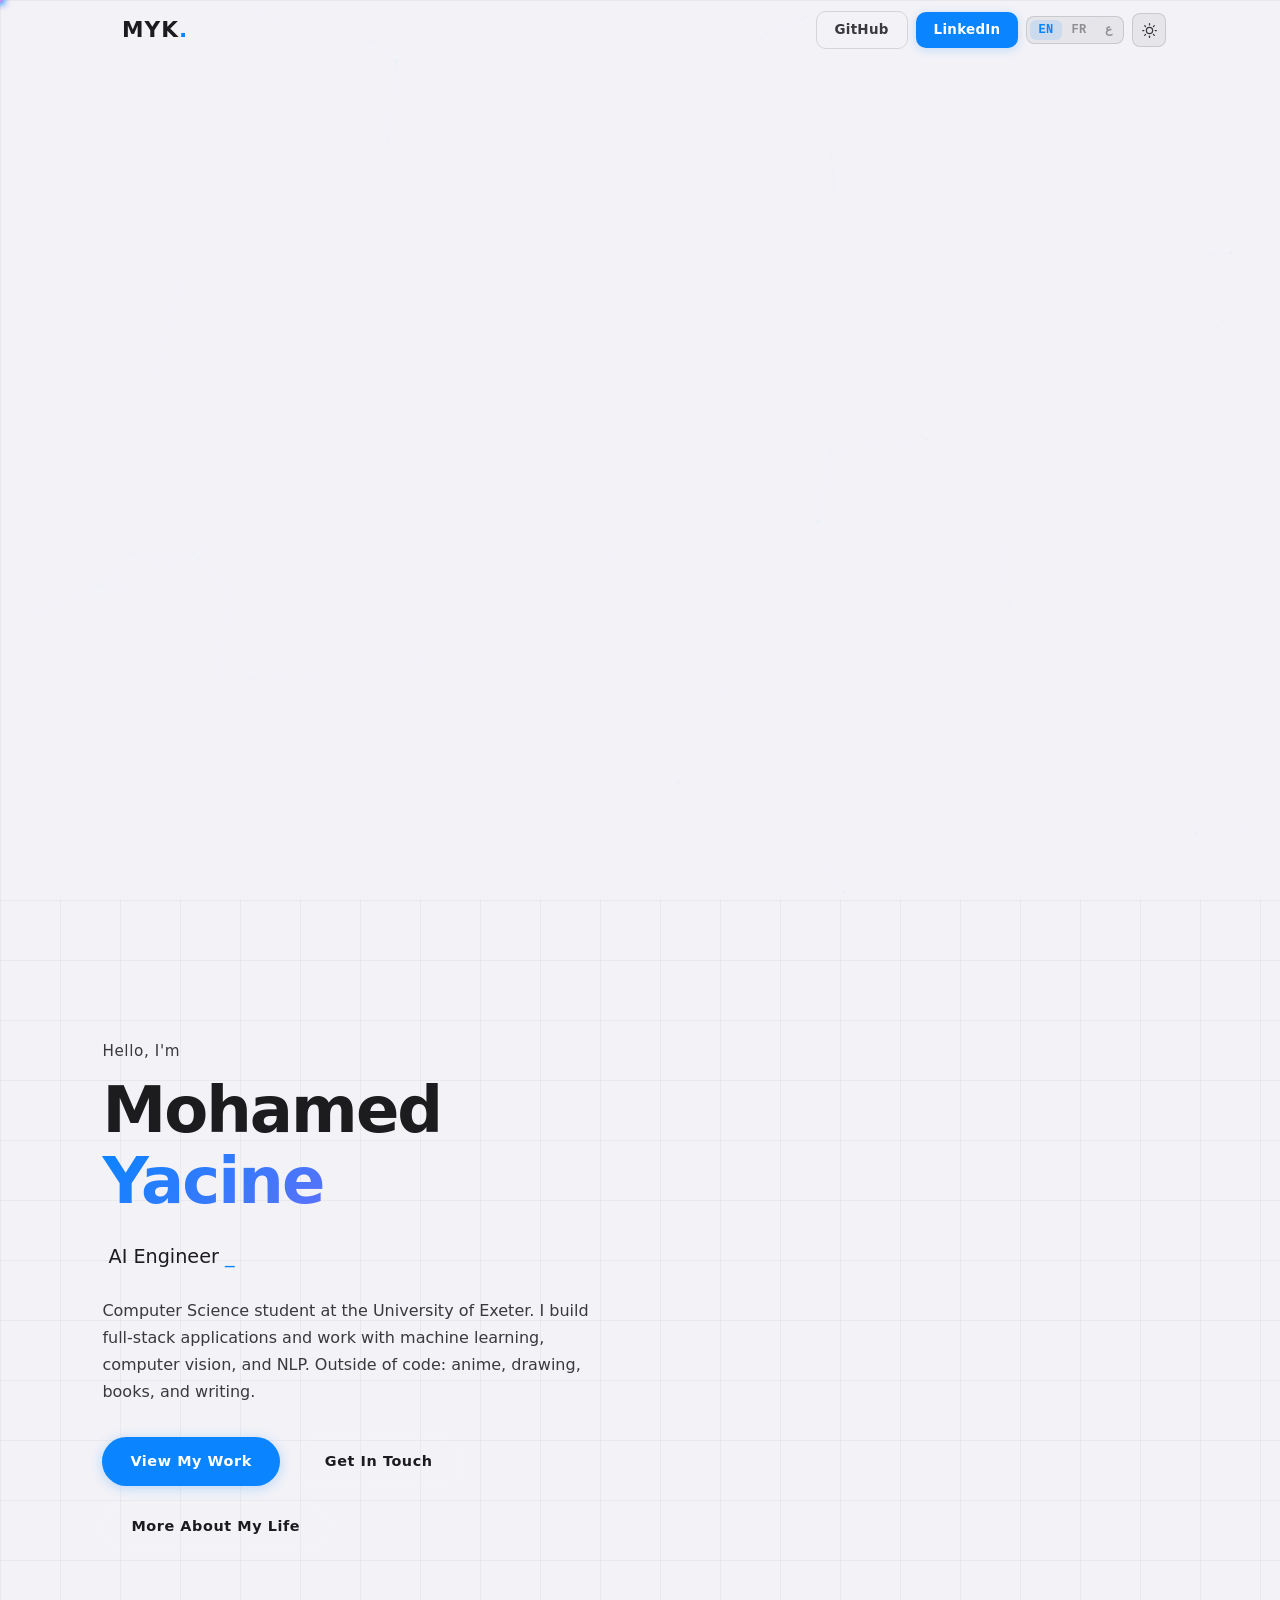
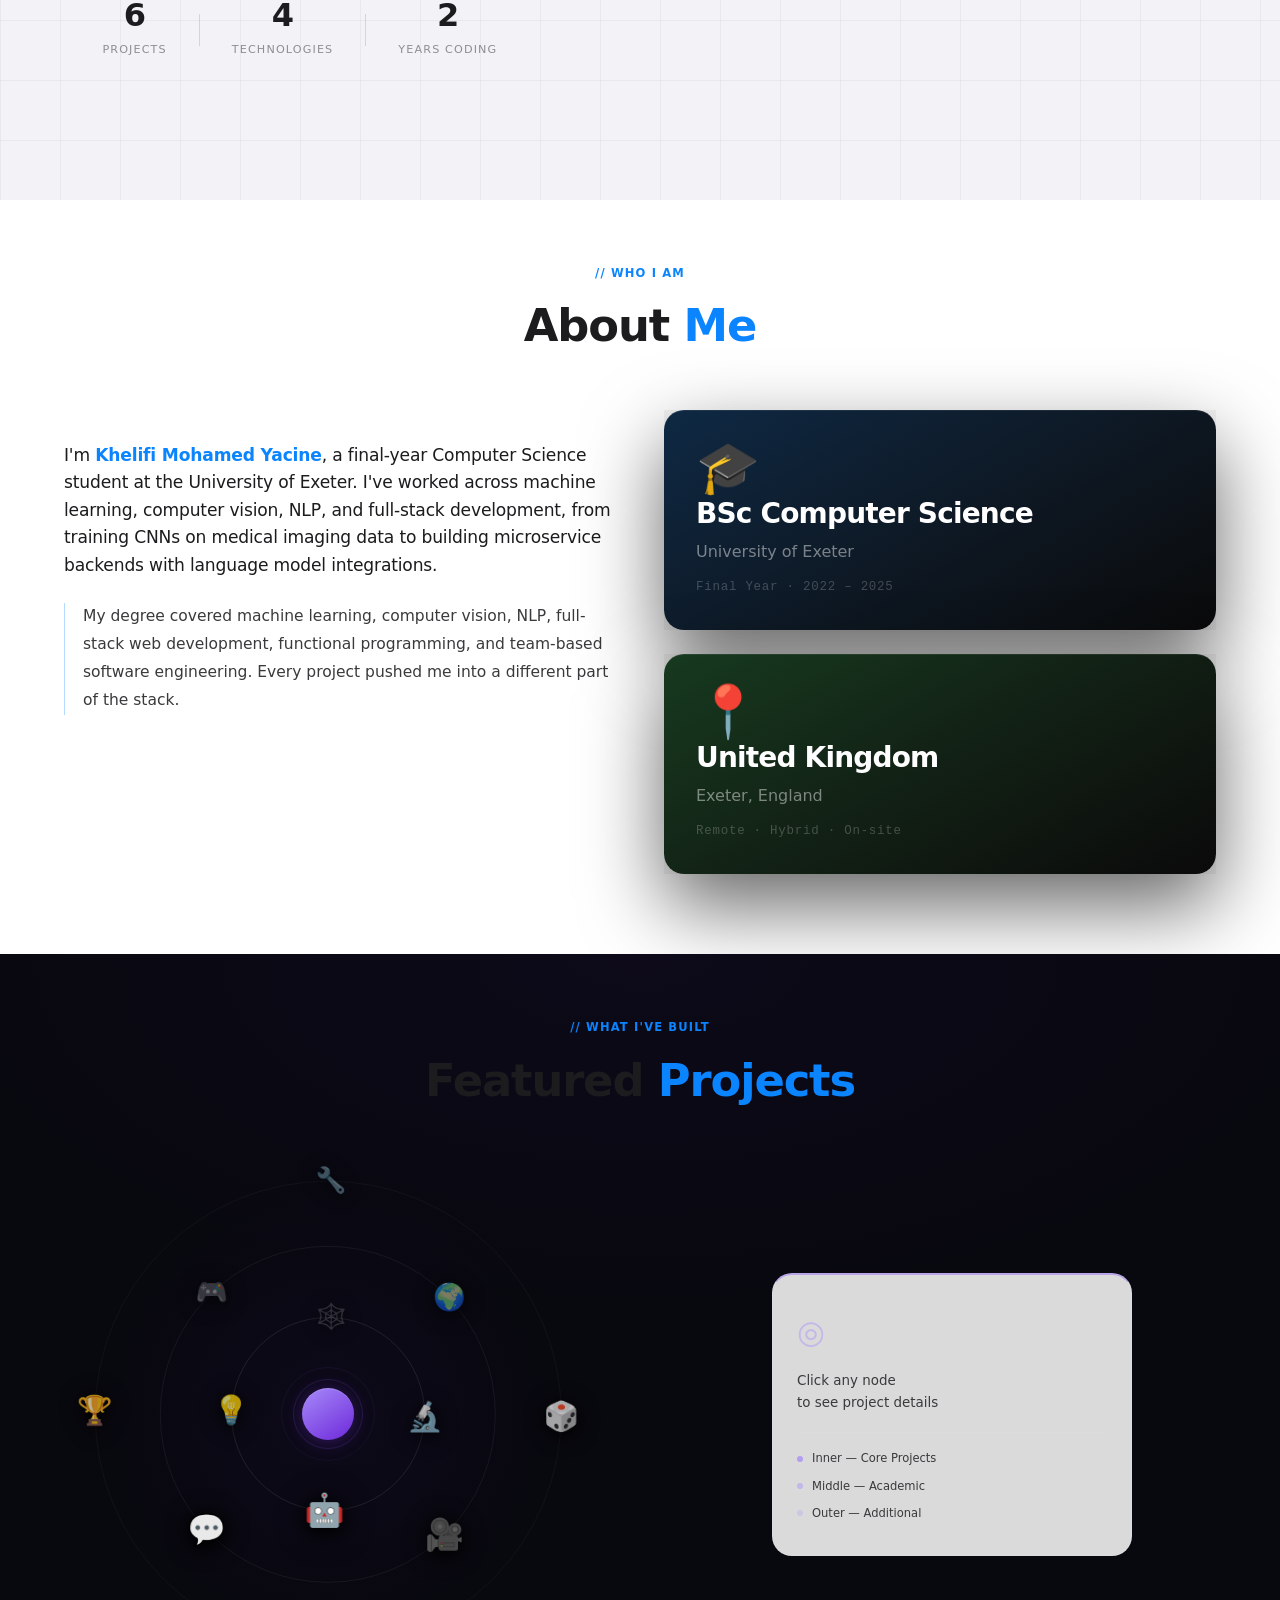
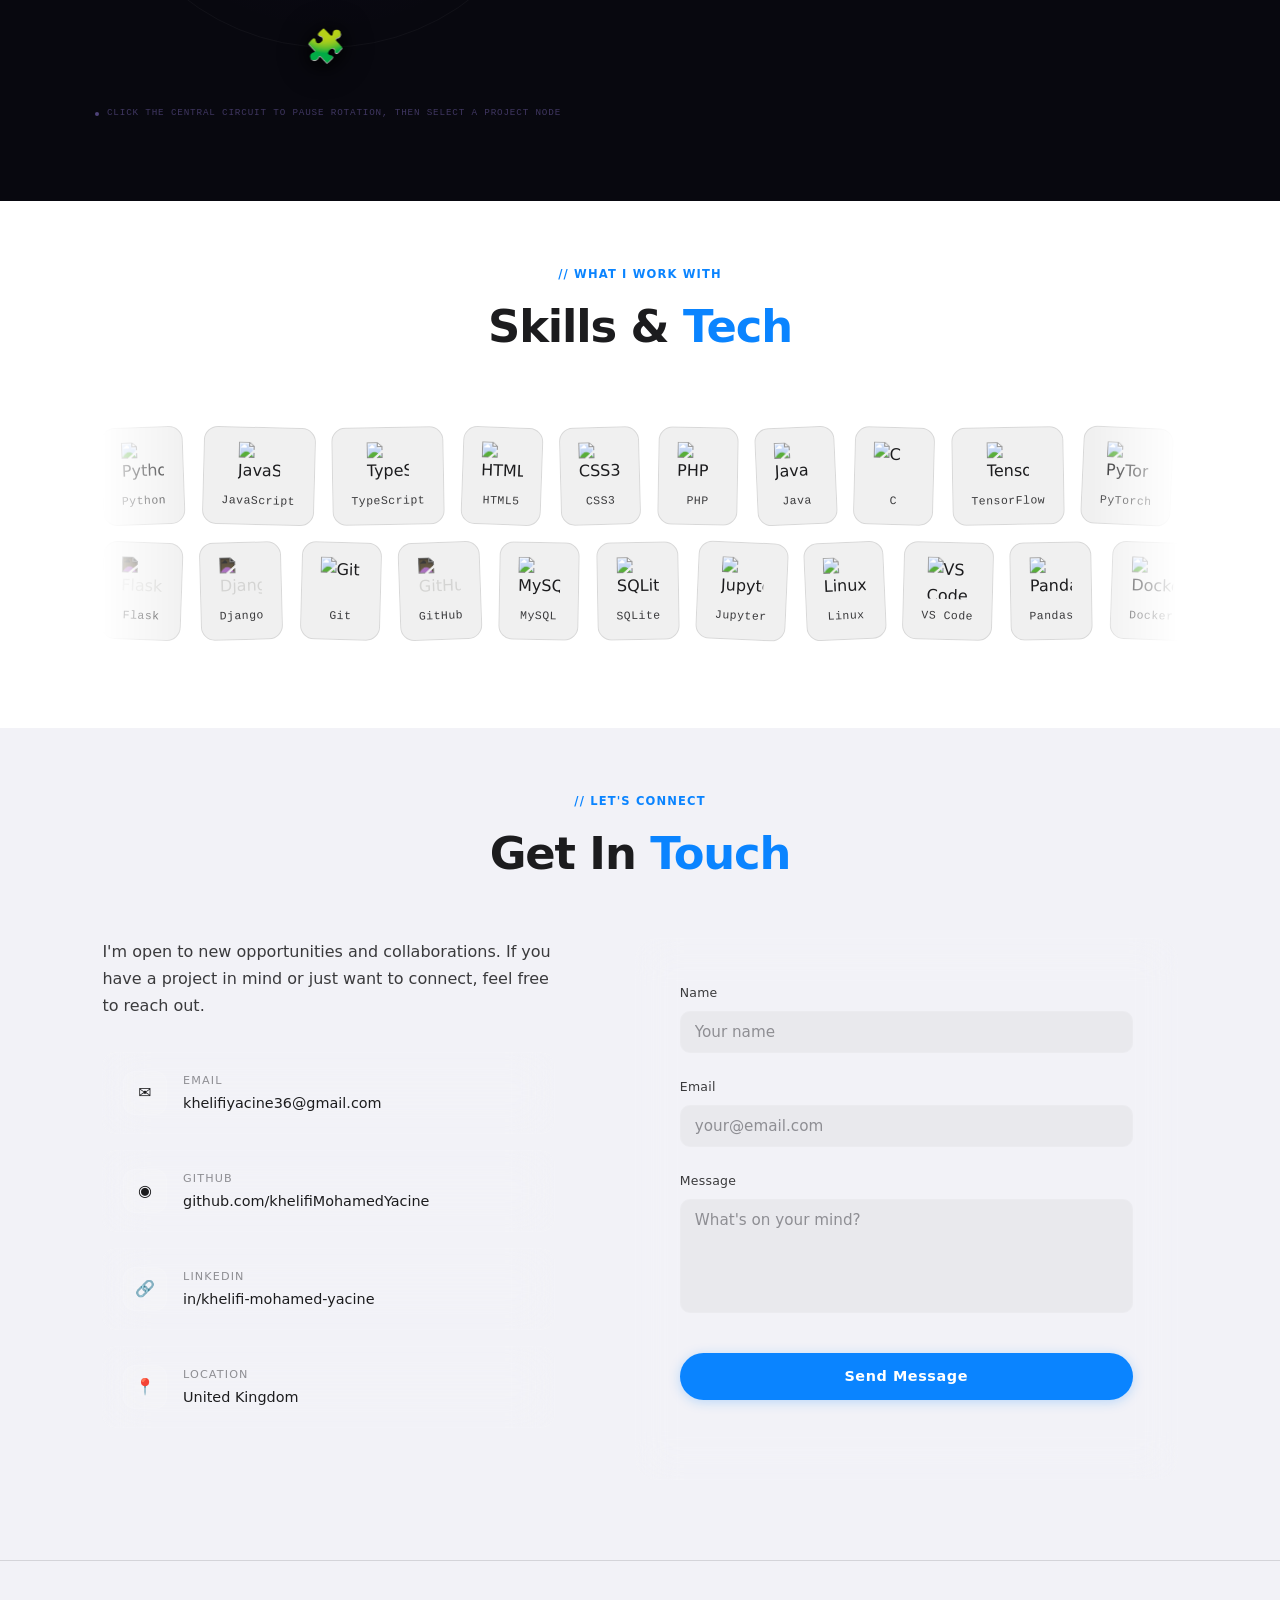
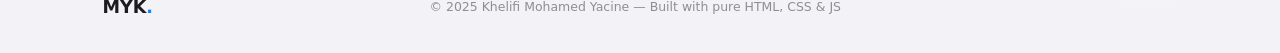
==== commit 3840e8eb: "feat(nav): remove hamburger menu — nav is always fully visible Co-Authored-By: Claude Sonnet 4.6 <no" ====
--- a/index.html
+++ b/index.html
@@ -40,37 +40,6 @@
           <svg class="icon-moon" viewBox="0 0 24 24" fill="none" stroke="currentColor" stroke-width="2" stroke-linecap="round" stroke-linejoin="round"><path d="M21 12.79A9 9 0 1 1 11.21 3 7 7 0 0 0 21 12.79z"/></svg>
           <svg class="icon-sun"  viewBox="0 0 24 24" fill="none" stroke="currentColor" stroke-width="2" stroke-linecap="round" stroke-linejoin="round"><circle cx="12" cy="12" r="5"/><line x1="12" y1="1" x2="12" y2="3"/><line x1="12" y1="21" x2="12" y2="23"/><line x1="4.22" y1="4.22" x2="5.64" y2="5.64"/><line x1="18.36" y1="18.36" x2="19.78" y2="19.78"/><line x1="1" y1="12" x2="3" y2="12"/><line x1="21" y1="12" x2="23" y2="12"/><line x1="4.22" y1="19.78" x2="5.64" y2="18.36"/><line x1="18.36" y1="5.64" x2="19.78" y2="4.22"/></svg>
         </button>
-        <button class="nav-toggle" aria-label="Toggle menu" aria-expanded="false" aria-controls="mobile-menu">
-          <!-- Animated hamburger → X (ported from MenuToggleIcon) -->
-          <svg class="nav-toggle-icon" viewBox="0 0 32 32" fill="none"
-               stroke="currentColor" stroke-width="2.5"
-               stroke-linecap="round" stroke-linejoin="round">
-            <path class="nav-toggle-path1"
-                  d="M27 10 13 10C10.8 10 9 8.2 9 6 9 3.5 10.8 2 13 2 15.2 2 17 3.8 17 6L17 26C17 28.2 18.8 30 21 30 23.2 30 25 28.2 25 26 25 23.8 23.2 22 21 22L7 22"/>
-            <path d="M7 16 27 16"/>
-          </svg>
-        </button>
-      </div>
-    </div>
-
-    <!-- Mobile menu panel (simplified) -->
-    <div class="mobile-menu" id="mobile-menu" aria-hidden="true">
-      <div class="mobile-menu-inner">
-        <div class="mobile-nav-cta">
-          <a href="https://github.com/khelifiMohamedYacine" target="_blank" rel="noopener" class="nav-cta nav-cta-ghost" style="width:100%;justify-content:center;">GitHub</a>
-          <a href="https://linkedin.com/in/khelifi-mohamed-yacine-917382293" target="_blank" rel="noopener" class="nav-cta nav-cta-primary" style="width:100%;justify-content:center;">LinkedIn</a>
-        </div>
-        <div class="mobile-nav-controls">
-          <div class="lang-switcher">
-            <button class="lang-btn active" data-lang="en">EN</button>
-            <button class="lang-btn" data-lang="fr">FR</button>
-            <button class="lang-btn" data-lang="ar">ع</button>
-          </div>
-          <button class="theme-toggle" aria-label="Toggle theme">
-            <svg class="icon-moon" viewBox="0 0 24 24" fill="none" stroke="currentColor" stroke-width="2" stroke-linecap="round" stroke-linejoin="round"><path d="M21 12.79A9 9 0 1 1 11.21 3 7 7 0 0 0 21 12.79z"/></svg>
-            <svg class="icon-sun"  viewBox="0 0 24 24" fill="none" stroke="currentColor" stroke-width="2" stroke-linecap="round" stroke-linejoin="round"><circle cx="12" cy="12" r="5"/><line x1="12" y1="1" x2="12" y2="3"/><line x1="12" y1="21" x2="12" y2="23"/><line x1="4.22" y1="4.22" x2="5.64" y2="5.64"/><line x1="18.36" y1="18.36" x2="19.78" y2="19.78"/><line x1="1" y1="12" x2="3" y2="12"/><line x1="21" y1="12" x2="23" y2="12"/><line x1="4.22" y1="19.78" x2="5.64" y2="18.36"/><line x1="18.36" y1="5.64" x2="19.78" y2="4.22"/></svg>
-          </button>
-        </div>
       </div>
     </div>
   </header>
--- a/style.css
+++ b/style.css
@@ -1558,7 +1558,6 @@
   .avatar-3d-wrap model-viewer { width: 280px !important; height: 386px !important; }
   .nav-desktop { display: none; }
   .nav-cta-ghost, .nav-cta-primary { display: none; }
-  .nav-toggle { display: flex; }
   .footer-inner { flex-direction: column; text-align: center; }
   .footer-line  { display: none; }
 }
@@ -2876,15 +2875,6 @@
   html:not(.dark) .icon-sun  { display: block; }
 }
 
-/* Hide lang/theme on very small screens in desktop nav; show in mobile menu */
-@media (max-width: 767px) {
-  .nav-right .lang-switcher,
-  .nav-right .theme-toggle { display: none; }
-  .mobile-nav-controls { display: flex; align-items: center; justify-content: center; gap: 8px; padding-top: 8px; }
-}
-@media (min-width: 768px) {
-  .mobile-nav-controls { display: none; }
-}
 
 /* ══════════════════════════════════════════════════════════
    Light mode — CSS variable overrides
